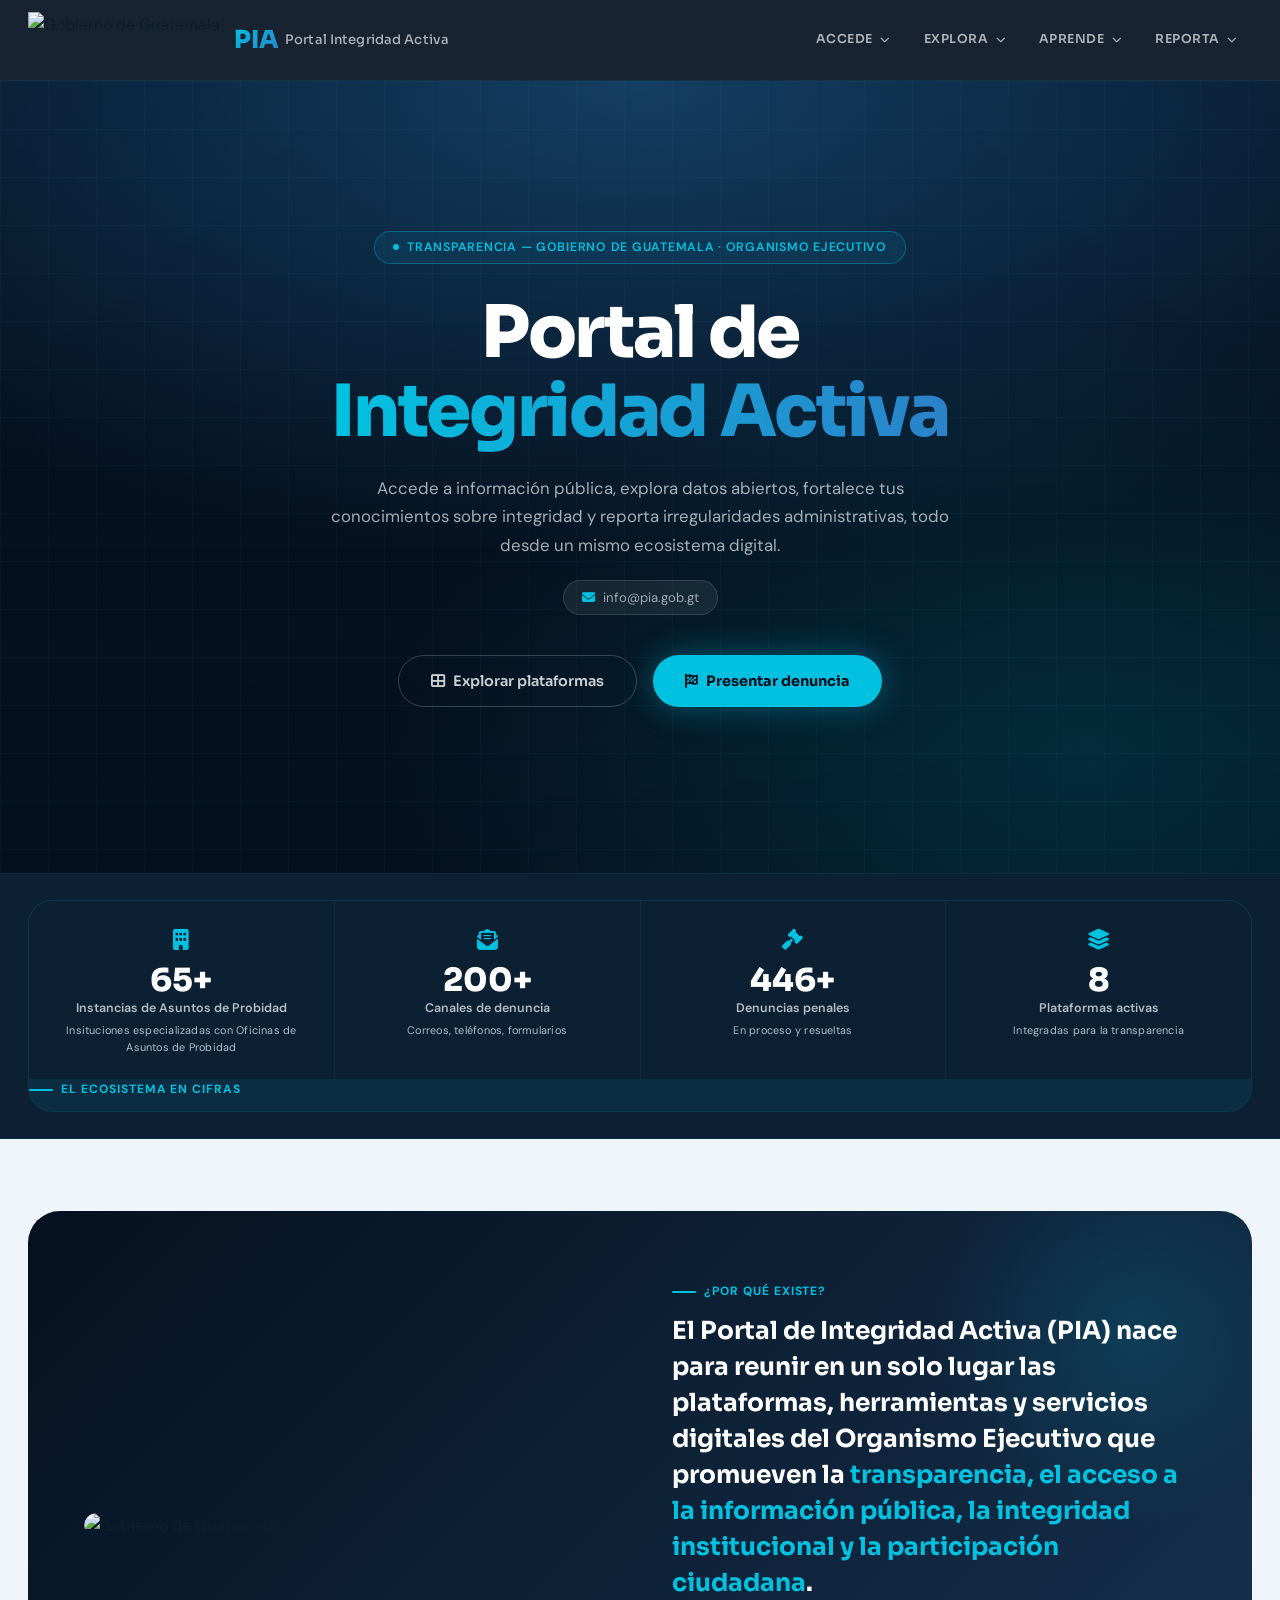
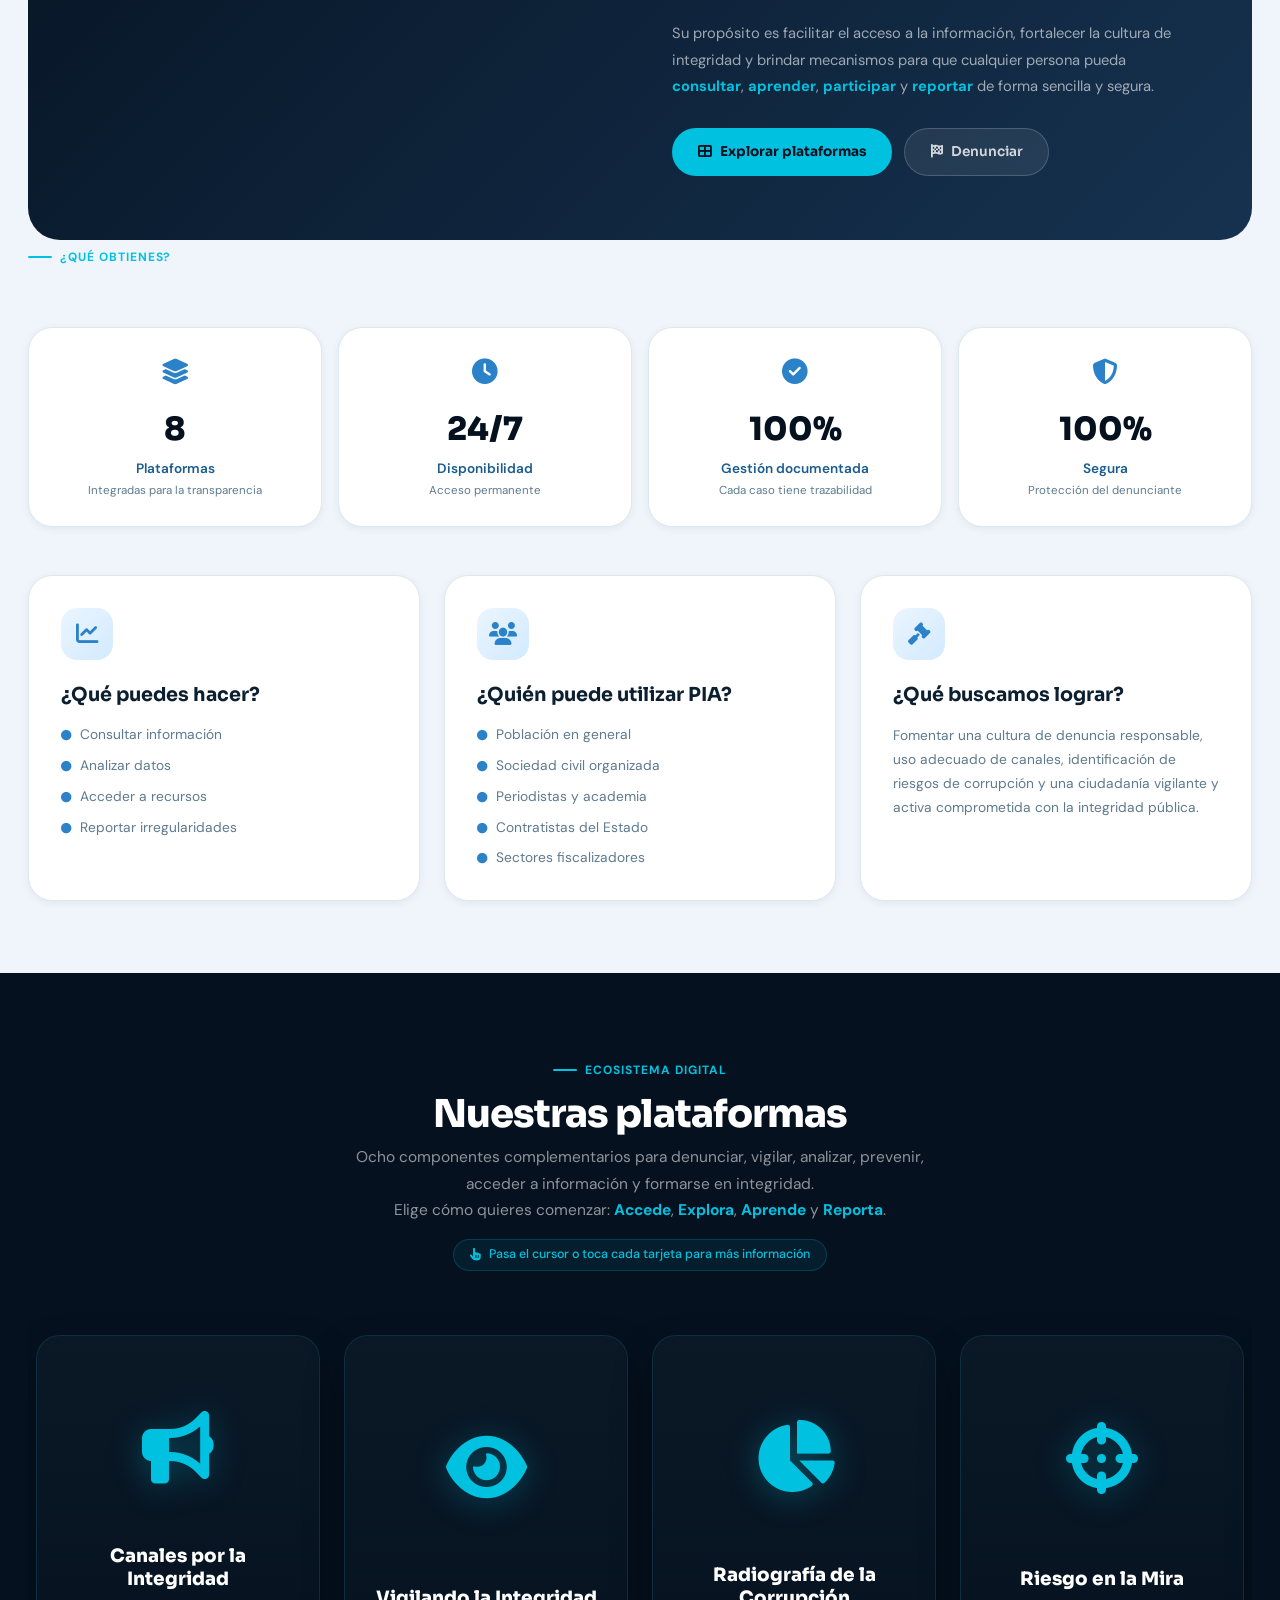
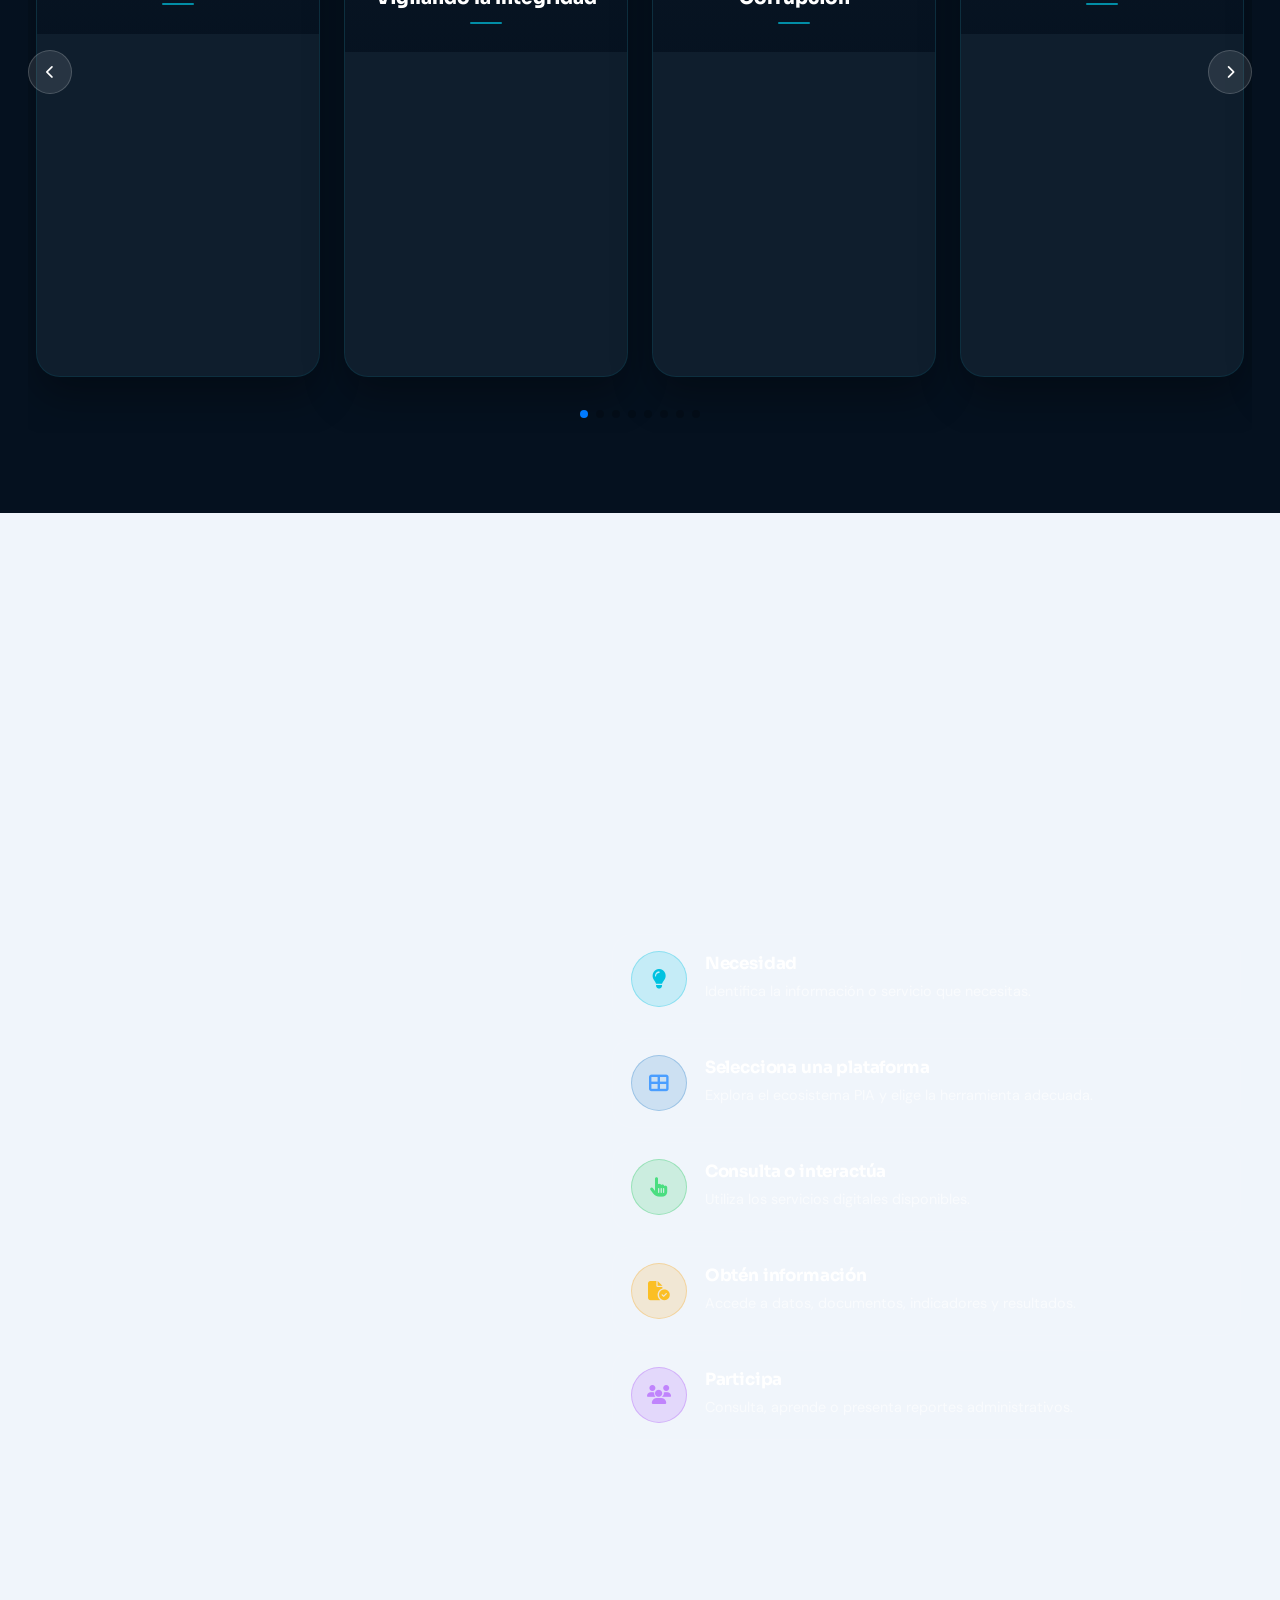
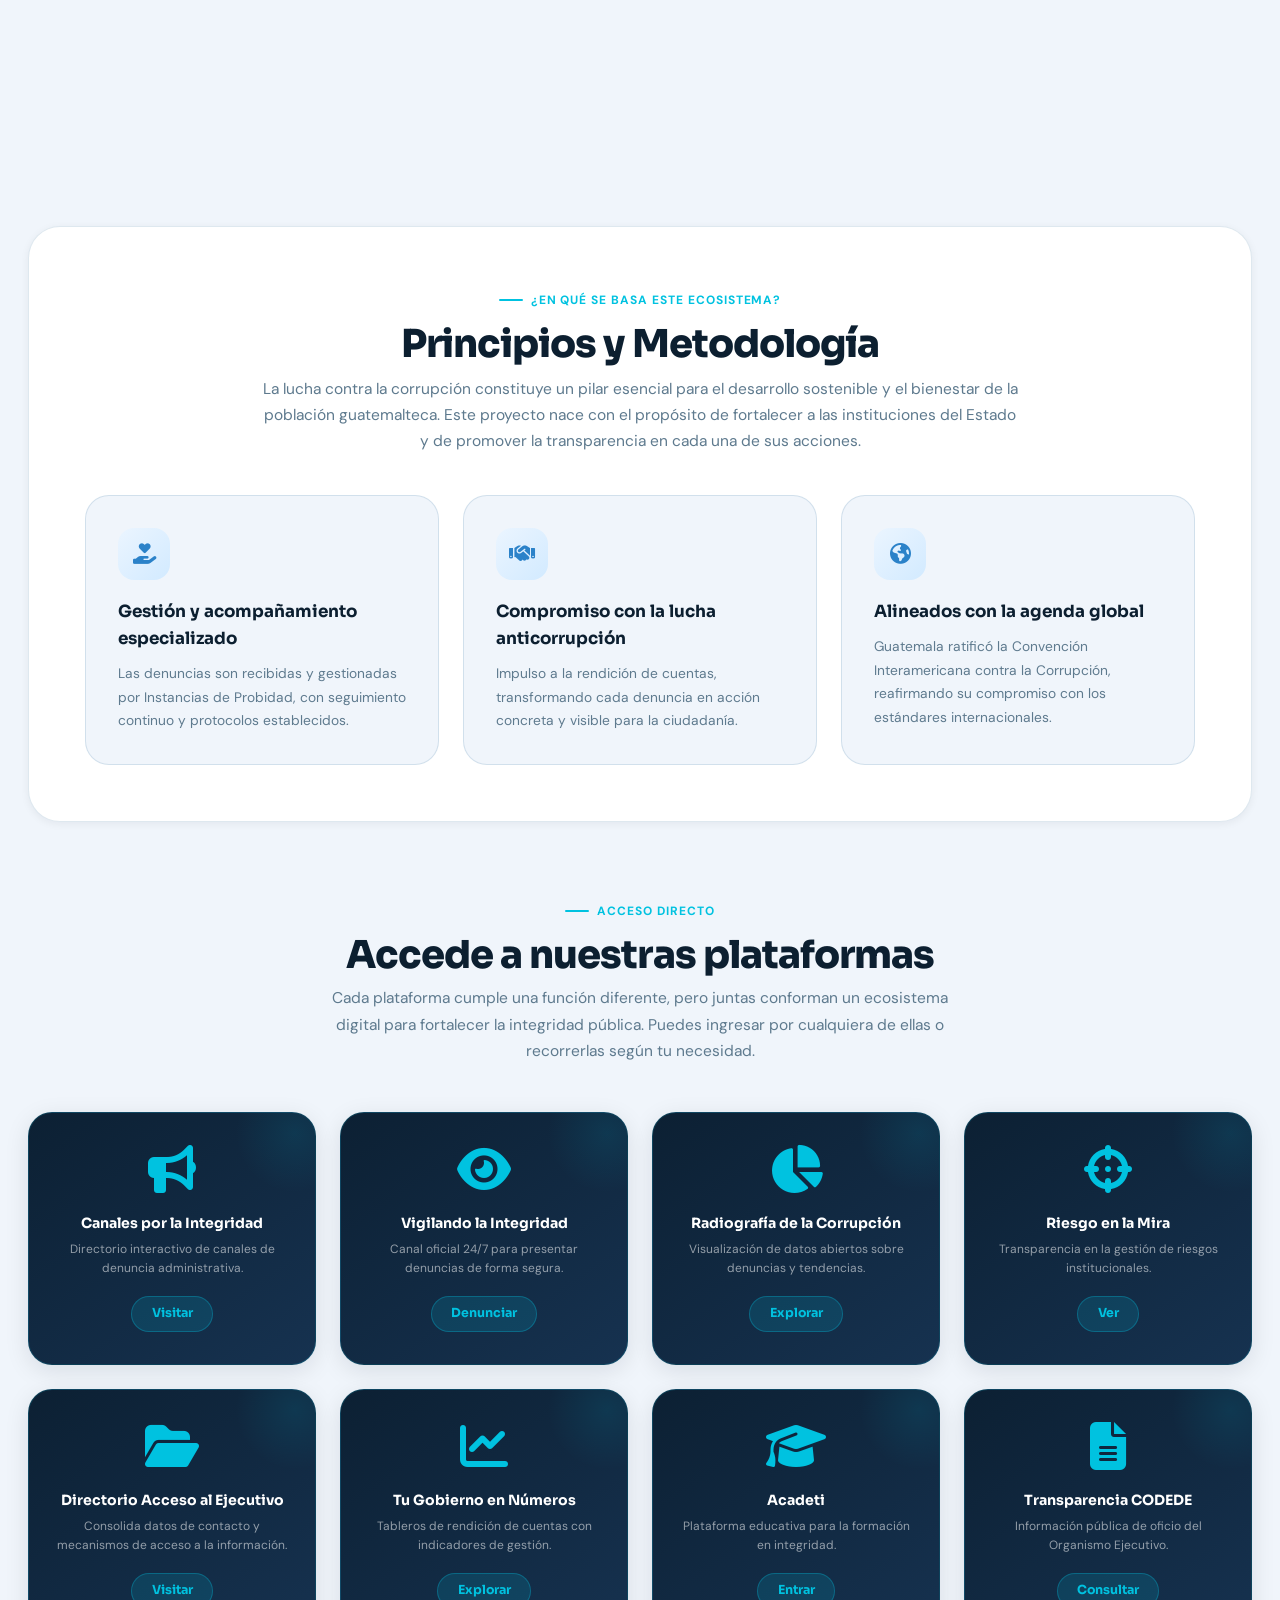
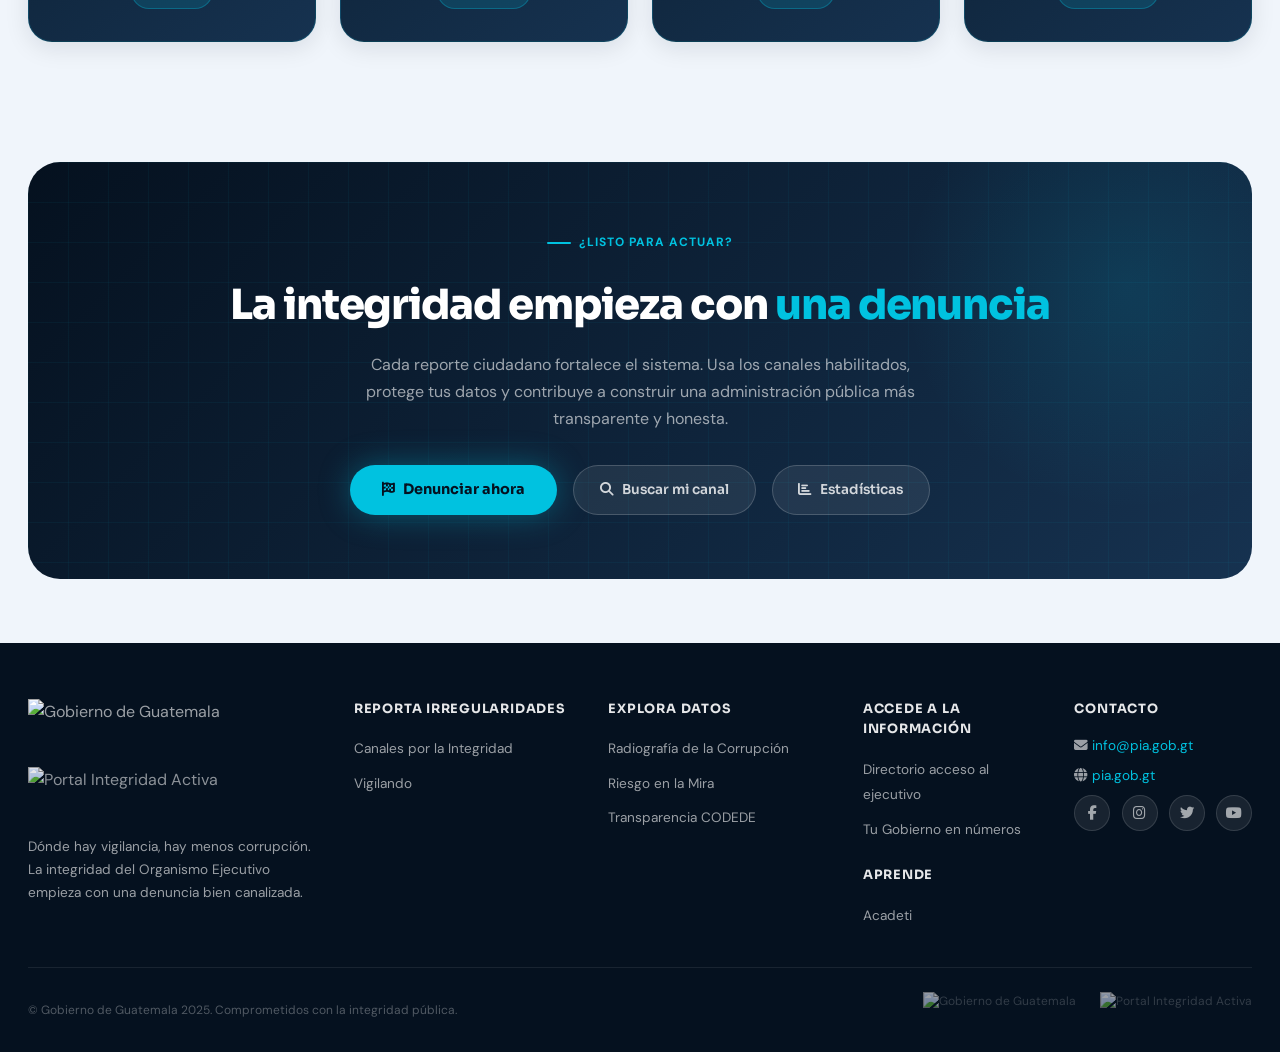
==== index.html @ a6c84ff5 "Add files via upload" ====
<!DOCTYPE html>
<html lang="es">
<head>
    <meta charset="UTF-8">
    <meta name="viewport" content="width=device-width, initial-scale=1.0, viewport-fit=cover">
    <title>Portal de Integridad Activa | PIA — Gobierno de Guatemala</title>
    <link rel="preconnect" href="https://fonts.googleapis.com">
    <link href="https://fonts.googleapis.com/css2?family=Sora:wght@300;400;500;600;700;800&family=DM+Sans:ital,opsz,wght@0,9..40,300;0,9..40,400;0,9..40,500;0,9..40,600;1,9..40,400&display=swap" rel="stylesheet">
    <link rel="stylesheet" href="https://cdn.jsdelivr.net/npm/swiper@9/swiper-bundle.min.css" />
    <link rel="stylesheet" href="https://cdnjs.cloudflare.com/ajax/libs/font-awesome/6.4.0/css/all.min.css">
    <style>
        /* ============================================================
           DESIGN TOKENS (unificados)
        ============================================================ */
        :root {
            --navy:       #05111F;
            --navy-mid:   #0C2033;
            --navy-light: #163250;
            --blue:       #1A5C8F;
            --blue-bright:#2B82C9;
            --cyan:       #00C2E0;
            --amber:      #F5A623;
            --green:      #22C55E;
            --teal:       #2A9D8F;
            --surface:    #F0F5FB;
            --text-main:  #0C1F30;
            --text-muted: #5E7A8E;
            --text-light: #A8BFCC;
            --border:     rgba(26,92,143,0.14);
            --radius-xl:  24px;
            --radius-2xl: 32px;
            --shadow-sm:  0 2px 8px rgba(5,17,31,0.06);
            --shadow-md:  0 6px 24px rgba(5,17,31,0.10);
            --shadow-lg:  0 16px 48px rgba(5,17,31,0.14);
            --font-head:  'Sora', sans-serif;
            --font-body:  'DM Sans', sans-serif;
        }

        /* ============================================================
           RESET & BASE
        ============================================================ */
        *, *::before, *::after { margin:0; padding:0; box-sizing:border-box; }
        html { scroll-behavior: smooth; }
        body { font-family: var(--font-body); background: var(--surface); color: var(--text-main); line-height: 1.6; -webkit-font-smoothing: antialiased; }
        a { color: inherit; text-decoration: none; }
        img { display: block; max-width: 100%; }
        button { font-family: var(--font-body); cursor: pointer; }
        ul { list-style: none; }
        .container { max-width: 1300px; margin: 0 auto; padding: 0 28px; }

        /* ============================================================
           HEADER UNIFICADO
        ============================================================ */
        .site-header {
            position: sticky; top: 0; z-index: 200;
            background: rgba(5,17,31,0.92);
            backdrop-filter: blur(20px) saturate(1.5);
            border-bottom: 1px solid rgba(0,194,224,0.10);
            transition: box-shadow 0.3s;
        }
        .site-header.scrolled { box-shadow: 0 4px 32px rgba(0,0,0,0.3); }

        .navbar {
            display: flex; align-items: center; justify-content: space-between;
            padding: 0.75rem 0;
            gap: 1.5rem;
        }

        .logo-area {
            display: flex;
            align-items: center;
            gap: 14px;
        }
        .logo-area a { display: flex; align-items: center; }
        .gov-logo { height: 56px; width: auto; }

        .pia-wordmark {
            display: flex;
            align-items: baseline;
            gap: 6px;
        }
        .pia-abbr {
            font-family: var(--font-head);
            font-size: 1.55rem;
            font-weight: 800;
            background: linear-gradient(135deg, var(--cyan), var(--blue-bright));
            -webkit-background-clip: text;
            background-clip: text;
            color: transparent;
        }
        .pia-name {
            font-family: var(--font-head);
            font-size: 0.82rem;
            font-weight: 500;
            color: rgba(255,255,255,0.65);
            letter-spacing: 0.01em;
        }

        .nav-menu {
            list-style: none;
            display: flex;
            gap: 0.25rem;
            align-items: center;
            margin-left: auto;
        }
        .nav-menu > li {
            position: relative;
        }
        .nav-menu a {
            display: inline-block;
            padding: 0.45rem 0.9rem;
            border-radius: 50px;
            font-family: var(--font-head);
            font-size: 0.77rem;
            font-weight: 600;
            letter-spacing: 0.04em;
            text-transform: uppercase;
            color: rgba(255,255,255,0.65);
            transition: all 0.2s;
        }
        .nav-menu > li > a {
            cursor: default;
        }
        .nav-menu > li > a .fa-chevron-down {
            font-size: 0.6rem;
            margin-left: 4px;
            transition: transform 0.2s;
        }
        .nav-menu > li:hover > a .fa-chevron-down {
            transform: rotate(180deg);
        }
        .nav-menu a:hover, .nav-menu a.active {
            color: var(--cyan);
            background: rgba(0,194,224,0.08);
        }
        .nav-menu a.nav-cta {
            background: var(--cyan);
            color: var(--navy);
            font-weight: 700;
        }
        .nav-menu a.nav-cta:hover { background: #00ddf7; }

        .submenu {
            position: absolute;
            top: 100%;
            left: 0;
            min-width: 220px;
            background: var(--navy-mid);
            border-radius: 16px;
            padding: 0.5rem 0;
            box-shadow: 0 16px 48px rgba(0,0,0,0.4);
            border: 1px solid rgba(0,194,224,0.15);
            opacity: 0;
            visibility: hidden;
            transform: translateY(8px);
            transition: opacity 0.25s ease, transform 0.25s ease, visibility 0.25s;
            list-style: none;
            z-index: 300;
        }
        .nav-menu > li:hover .submenu,
        .nav-menu > li.open .submenu {
            opacity: 1;
            visibility: visible;
            transform: translateY(0);
        }
        .submenu li a {
            display: block;
            padding: 0.5rem 1.2rem;
            border-radius: 0;
            color: rgba(255,255,255,0.7);
            font-size: 0.75rem;
            font-weight: 500;
            text-transform: none;
            letter-spacing: 0.02em;
            border-left: 2px solid transparent;
            transition: all 0.15s;
        }
        .submenu li a:hover {
            background: rgba(0,194,224,0.08);
            color: var(--cyan);
            border-left-color: var(--cyan);
        }
        .submenu li a i {
            margin-right: 8px;
            width: 16px;
            text-align: center;
        }

        .menu-toggle {
            display: none;
            background: none;
            border: 1px solid rgba(255,255,255,0.2);
            border-radius: 10px;
            padding: 8px 12px;
            color: white;
            font-size: 1.1rem;
        }

        /* ============================================================
           FOOTER UNIFICADO
        ============================================================ */
        .footer {
            background: var(--navy);
            color: rgba(255,255,255,0.6);
            padding: 3.5rem 0 1.5rem;
            margin-top: 3rem;
        }
        .footer-grid {
            display: grid;
            grid-template-columns: 2fr 1.5fr 1.5fr 1.2fr 1fr;
            gap: 2.5rem;
            padding-bottom: 2.5rem;
            border-bottom: 1px solid rgba(255,255,255,0.08);
        }
        .footer-brand img { height: 52px; width: auto; margin-bottom: 1rem; }
        .footer-brand .logo-pia { height: 52px; width: auto; margin-top: 0.5rem; opacity: 0.9; }
        .footer-brand p { font-size: 0.85rem; line-height: 1.7; }
        .footer-col h4 {
            font-family: var(--font-head);
            font-size: 0.8rem; font-weight: 700; letter-spacing: 0.06em;
            text-transform: uppercase; color: rgba(255,255,255,0.9);
            margin-bottom: 1rem;
        }
        .footer-links { list-style: none; display: flex; flex-direction: column; gap: 0.55rem; }
        .footer-links a { font-size: 0.85rem; transition: color 0.2s; }
        .footer-links a:hover { color: var(--cyan); }
        .footer-contact { font-size: 0.85rem; display: flex; flex-direction: column; gap: 0.5rem; }
        .footer-contact a { color: var(--cyan); }
        .footer-contact a:hover { text-decoration: underline; }
        .social-row { display: flex; gap: 0.7rem; margin-top: 0.5rem; }
        .social-btn {
            width: 36px; height: 36px; border-radius: 50%;
            background: rgba(255,255,255,0.08); border: 1px solid rgba(255,255,255,0.12);
            display: flex; align-items: center; justify-content: center;
            font-size: 0.9rem; color: rgba(255,255,255,0.6);
            transition: all 0.2s;
        }
        .social-btn:hover { background: var(--blue-bright); color: #fff; transform: translateY(-2px); }

        .footer-bottom {
            display: flex; justify-content: space-between; align-items: center;
            flex-wrap: wrap; gap: 1rem;
            padding-top: 1.5rem;
            font-size: 0.75rem; color: rgba(255,255,255,0.3);
        }
        .footer-logos { display: flex; gap: 1.5rem; align-items: center; }
        .footer-logos img { height: 36px; width: auto; opacity: 0.6; }

        /* ============================================================
           RESPONSIVE HEADER/FOOTER
        ============================================================ */
        @media (max-width: 680px) {
            .menu-toggle { display: flex; }
            .nav-menu {
                display: none;
                position: absolute;
                top: 100%; left: 0; right: 0;
                background: rgba(5,17,31,0.97);
                flex-direction: column;
                padding: 1rem 1.5rem;
                border-top: 1px solid rgba(0,194,224,0.1);
                gap: 0.25rem;
            }
            .nav-menu.open { display: flex; }
            .nav-menu > li { width: 100%; }
            .nav-menu > li > a {
                display: flex;
                justify-content: space-between;
                align-items: center;
                padding: 0.7rem 1.2rem;
                border-radius: 12px;
                width: 100%;
                font-size: 0.85rem;
            }
            .submenu {
                position: static;
                background: rgba(255,255,255,0.04);
                border-radius: 12px;
                padding: 0;
                margin: 0 0 0.5rem 0;
                box-shadow: none;
                border: none;
                opacity: 1;
                visibility: visible;
                transform: none;
                max-height: 0;
                overflow: hidden;
                transition: max-height 0.3s ease, padding 0.3s ease;
                padding: 0 0 0 0.5rem;
            }
            .nav-menu > li.open .submenu {
                max-height: 300px;
                padding: 0.5rem 0 0.5rem 0.5rem;
            }
            .submenu li a {
                padding: 0.5rem 1rem;
                border-left: none;
                font-size: 0.8rem;
            }
            .submenu li a:hover { border-left: none; }
            .footer-grid {
                grid-template-columns: 1fr !important;
                gap: 2rem;
            }
            .footer-bottom {
                flex-direction: column;
                text-align: center;
            }
            .footer-logos { justify-content: center; }
            .pia-name { display: none; }
        }

        /* ============================================================
           RESTO DE ESTILOS PROPIOS DEL PORTAL (sin cambios relevantes)
        ============================================================ */
        .hero {
            position: relative; overflow: hidden;
            min-height: 88vh; display: flex; align-items: center;
            background: var(--navy);
        }
        .hero-bg {
            position: absolute; inset: 0; z-index: 0;
            background-image: url('https://i.postimg.cc/Y913kdgt/analistas.jpg');
            background-size: cover; background-position: center 25%;
            filter: grayscale(25%) brightness(0.28) saturate(0.5);
        }
        .hero::before {
            content: ''; position: absolute; inset: 0; z-index: 1;
            background:
                radial-gradient(ellipse 80% 60% at 50% 0%, rgba(43,130,201,0.4), transparent),
                radial-gradient(ellipse 55% 55% at 85% 85%, rgba(0,194,224,0.15), transparent),
                linear-gradient(180deg, rgba(5,17,31,0.5) 0%, rgba(5,17,31,0.85) 100%);
        }
        .hero::after {
            content: ''; position: absolute; inset: 0; z-index: 1;
            background-image:
                linear-gradient(rgba(0,194,224,0.04) 1px, transparent 1px),
                linear-gradient(90deg, rgba(0,194,224,0.04) 1px, transparent 1px);
            background-size: 48px 48px; pointer-events: none;
        }
        .hero-inner { position: relative; z-index: 2; width: 100%; text-align: center; padding: 5rem 1.5rem 6rem; color: white; }

        .hero-eyebrow {
            display: inline-flex; align-items: center; gap: 8px;
            padding: 6px 18px; border-radius: 50px;
            border: 1px solid rgba(0,194,224,0.35); background: rgba(0,194,224,0.08);
            font-size: 0.77rem; font-weight: 600; letter-spacing: 0.06em; text-transform: uppercase;
            color: var(--cyan); margin-bottom: 1.8rem;
        }
        .hero-eyebrow span { width: 6px; height: 6px; border-radius: 50%; background: var(--cyan); animation: blink 1.8s infinite; }
        @keyframes blink { 0%,100%{ opacity:1; } 50%{ opacity:0.3; } }

        .hero h1 {
            font-family: var(--font-head); font-size: clamp(2.6rem, 6.5vw, 4.5rem);
            font-weight: 800; line-height: 1.1; color: #fff; letter-spacing: -0.03em; margin-bottom: 0.5rem;
        }
        .hero h1 em {
            font-style: normal;
            background: linear-gradient(90deg, var(--cyan), var(--blue-bright));
            -webkit-background-clip: text; background-clip: text; -webkit-text-fill-color: transparent;
        }
        .hero-sub { max-width: 640px; margin: 1.4rem auto 0.8rem; font-size: 1.05rem; color: rgba(255,255,255,0.65); line-height: 1.7; }
        .hero-contact {
            display: inline-flex; align-items: center; gap: 8px;
            padding: 6px 18px; border-radius: 50px;
            background: rgba(255,255,255,0.07); border: 1px solid rgba(255,255,255,0.12);
            font-size: 0.82rem; color: rgba(255,255,255,0.6); margin-top: 0.5rem;
        }
        .hero-contact i { color: var(--cyan); }

        .hero-actions { display: flex; gap: 1rem; justify-content: center; flex-wrap: wrap; margin-top: 2.5rem; }
        .btn-primary {
            display: inline-flex; align-items: center; gap: 8px;
            background: var(--cyan); color: var(--navy);
            font-family: var(--font-head); font-weight: 700; font-size: 0.9rem;
            padding: 0.85rem 2rem; border-radius: 50px; border: none; transition: all 0.25s;
            box-shadow: 0 0 32px rgba(0,194,224,0.35);
        }
        .btn-primary:hover { transform: translateY(-3px); box-shadow: 0 8px 40px rgba(0,194,224,0.5); background: #00ddf7; }
        .btn-outline {
            display: inline-flex; align-items: center; gap: 8px;
            background: transparent; color: rgba(255,255,255,0.8);
            font-family: var(--font-head); font-weight: 600; font-size: 0.9rem;
            padding: 0.85rem 2rem; border-radius: 50px; border: 1px solid rgba(255,255,255,0.2); transition: all 0.25s;
        }
        .btn-outline:hover { background: rgba(255,255,255,0.08); border-color: rgba(255,255,255,0.4); }

        .stats-ribbon { background: var(--navy-mid); border-top: 1px solid rgba(0,194,224,0.08); border-bottom: 1px solid rgba(0,194,224,0.08); padding: 1.6rem 0; }
        .stats-grid {
            display: grid; grid-template-columns: repeat(4, 1fr);
            gap: 1px; background: rgba(0,194,224,0.08);
            border: 1px solid rgba(0,194,224,0.08); border-radius: var(--radius-xl); overflow: hidden;
        }
        .stat-cell { background: var(--navy-mid); padding: 1.4rem 1rem; text-align: center; transition: background 0.2s; }
        .stat-cell:hover { background: rgba(0,194,224,0.06); }
        .stat-cell-icon { font-size: 1.3rem; color: var(--cyan); margin-bottom: 0.5rem; }
        .stat-num { font-family: var(--font-head); font-size: 2rem; font-weight: 800; color: #fff; line-height: 1; }
        .stat-lbl { font-size: 0.78rem; font-weight: 600; color: rgba(255,255,255,0.7); margin-top: 0.2rem; }
        .stat-desc { font-size: 0.68rem; color: var(--text-light); margin-top: 0.15rem; letter-spacing: 0.02em; }

        .section { padding: 4.5rem 0; }
        .section-tag {
            display: inline-flex; align-items: center; gap: 8px;
            font-size: 0.75rem; font-weight: 700; letter-spacing: 0.08em;
            text-transform: uppercase; color: var(--cyan); margin-bottom: 0.75rem;
        }
        .section-tag::before { content:''; width:24px; height:2px; background: var(--cyan); border-radius:2px; }
        h2.section-title {
            font-family: var(--font-head); font-size: clamp(1.7rem, 3vw, 2.4rem);
            font-weight: 800; letter-spacing: -0.025em; color: var(--text-main); line-height: 1.15; margin-bottom: 0.5rem;
        }
        h2.section-title.on-dark { color: #fff; }
        .section-sub { font-size: 0.97rem; color: var(--text-muted); max-width: 620px; line-height: 1.7; }
        .section-header { margin-bottom: 2.5rem; }
        .section-header.center { text-align: center; }
        .section-header.center .section-tag { justify-content: center; }
        .section-header.center .section-sub { margin: 0 auto; }

        .portal-band {
            background: linear-gradient(135deg, var(--navy), var(--navy-light));
            border-radius: var(--radius-2xl); padding: 4rem 3.5rem;
            position: relative; overflow: hidden;
            display: grid; grid-template-columns: 1fr 1fr; gap: 4rem; align-items: center;
        }
        .portal-band::before {
            content:''; position: absolute; top:-80px; right:-80px;
            width: 400px; height: 400px; border-radius: 50%;
            background: radial-gradient(rgba(0,194,224,0.14), transparent 70%); pointer-events: none;
        }
        .portal-band-img { position: relative; z-index: 1; border-radius: 20px; overflow: hidden; }
        .portal-band-img img { width: 100%; border-radius: 20px; box-shadow: 0 24px 60px rgba(0,0,0,0.4); }

        .portal-band-text { position: relative; z-index: 1; }
        .portal-band-text .lead {
            font-family: var(--font-head); font-size: clamp(1.2rem, 2.5vw, 1.55rem); font-weight: 700;
            color: #fff; line-height: 1.45; margin-bottom: 1.2rem;
        }
        .portal-band-text .lead em { font-style: normal; color: var(--cyan); }
        .portal-band-text p { font-size: 0.92rem; color: rgba(255,255,255,0.6); line-height: 1.8; margin-bottom: 0.8rem; }
        .portal-cta-row { display: flex; gap: 0.75rem; flex-wrap: wrap; margin-top: 1.8rem; }
        .btn-cyan {
            display: inline-flex; align-items: center; gap: 8px;
            background: var(--cyan); color: var(--navy);
            font-family: var(--font-head); font-weight: 700; font-size: 0.85rem;
            padding: 0.75rem 1.6rem; border-radius: 50px; transition: all 0.2s;
        }
        .btn-cyan:hover { background: #00ddf7; transform: translateY(-2px); }
        .btn-ghost {
            display: inline-flex; align-items: center; gap: 8px;
            background: rgba(255,255,255,0.08); color: rgba(255,255,255,0.8);
            font-family: var(--font-head); font-weight: 600; font-size: 0.85rem;
            padding: 0.75rem 1.6rem; border-radius: 50px;
            border: 1px solid rgba(255,255,255,0.18); transition: all 0.2s;
        }
        .btn-ghost:hover { background: rgba(255,255,255,0.15); }

        .metrics-strip {
            display: grid; grid-template-columns: repeat(4, 1fr);
            gap: 1rem; margin-top: 3rem;
        }
        .metric-card {
            background: #fff; border: 1px solid var(--border); border-radius: var(--radius-xl);
            padding: 1.6rem 1rem; text-align: center; box-shadow: var(--shadow-sm);
            transition: all 0.3s;
        }
        .metric-card:hover { transform: translateY(-5px); box-shadow: var(--shadow-md); border-color: rgba(43,130,201,0.3); }
        .metric-icon { font-size: 1.6rem; color: var(--blue-bright); margin-bottom: 0.6rem; }
        .metric-num { font-family: var(--font-head); font-size: 2rem; font-weight: 800; color: var(--navy); }
        .metric-lbl { font-size: 0.85rem; font-weight: 600; color: var(--blue); margin-top: 0.2rem; }
        .metric-sub { font-size: 0.72rem; color: var(--text-muted); margin-top: 0.15rem; }

        .info-cards { display: grid; grid-template-columns: repeat(3, 1fr); gap: 1.5rem; margin-top: 3rem; }
        .info-card {
            background: #fff; border: 1px solid var(--border); border-radius: var(--radius-xl);
            padding: 2rem; box-shadow: var(--shadow-sm); transition: all 0.3s;
        }
        .info-card:hover { transform: translateY(-5px); box-shadow: var(--shadow-md); border-color: rgba(43,130,201,0.25); }
        .info-card-icon {
            width: 52px; height: 52px; border-radius: 16px;
            background: linear-gradient(135deg, #EBF5FF, #D2EAFF);
            display: flex; align-items: center; justify-content: center;
            font-size: 1.4rem; color: var(--blue-bright); margin-bottom: 1.2rem;
        }
        .info-card h3 { font-family: var(--font-head); font-size: 1.2rem; font-weight: 700; color: var(--text-main); margin-bottom: 0.8rem; }
        .info-card ul { display: flex; flex-direction: column; gap: 0.55rem; }
        .info-card li { display: flex; align-items: baseline; gap: 9px; font-size: 0.86rem; color: var(--text-muted); }
        .info-card li i { font-size: 0.65rem; color: var(--blue-bright); flex-shrink: 0; }
        .info-card p { font-size: 0.86rem; color: var(--text-muted); line-height: 1.75; }

        .platforms-section { background: var(--navy); padding: 5rem 0; }

        .platform-hint {
            display: inline-flex; align-items: center; gap: 8px;
            padding: 5px 16px; border-radius: 50px;
            background: rgba(0,194,224,0.08); border: 1px solid rgba(0,194,224,0.2);
            font-size: 0.78rem; color: var(--cyan); font-weight: 500; margin-top: 1rem;
        }

        .plat-swiper { padding: 1.5rem 0.5rem 3.5rem !important; }
        .plat-swiper .swiper-slide { height: auto !important; display: flex; }

        .plat-card {
            border-radius: var(--radius-xl); overflow: hidden; position: relative;
            width: 100%; display: flex; flex-direction: column;
            background: #0F1E2D;
            border: 1px solid rgba(0,194,224,0.1);
            box-shadow: 0 20px 40px rgba(0,0,0,0.3);
            transition: all 0.35s; cursor: pointer;
        }
        .plat-card:hover { transform: translateY(-8px); box-shadow: 0 30px 60px rgba(0,0,0,0.4); border-color: rgba(0,194,224,0.3); }

        .plat-card-bg {
            position: absolute; inset: 0;
            background-size: cover; background-position: center;
            filter: grayscale(30%) brightness(0.25); transition: filter 0.4s;
        }
        .plat-card:hover .plat-card-bg { filter: grayscale(20%) brightness(0.35); }

        .plat-front {
            position: relative; z-index: 2;
            padding: 2.2rem 1.8rem 1.8rem; flex: 1; display: flex; flex-direction: column; align-items: center; text-align: center;
            background: linear-gradient(180deg, rgba(5,17,31,0.45) 0%, rgba(5,17,31,0.88) 100%);
            min-height: 260px;
        }
        .plat-logo-wrap {
            width: 100%; max-width: 200px; margin-bottom: 1.4rem;
            display: flex; align-items: center; justify-content: center;
            flex: 1;
        }
        .plat-logo-wrap i {
            font-size: 4.5rem;
            color: var(--cyan);
            filter: drop-shadow(0 4px 16px rgba(0,194,224,0.3));
            transition: transform 0.35s, filter 0.35s;
        }
        .plat-card:hover .plat-logo-wrap i {
            transform: scale(1.08);
            filter: drop-shadow(0 6px 24px rgba(0,194,224,0.5));
        }
        .plat-front-foot { width: 100%; }
        .plat-front h3 { font-family: var(--font-head); font-size: 1.15rem; font-weight: 800; color: #fff; margin-bottom: 0.35rem; line-height: 1.25; }
        .plat-front p { font-size: 0.8rem; color: rgba(255,255,255,0.5); line-height: 1.5; }
        .plat-front-line { width: 32px; height: 2px; background: var(--cyan); border-radius: 2px; margin: 0.8rem auto 0; opacity: 0.7; transition: width 0.3s; }
        .plat-card:hover .plat-front-line { width: 56px; opacity: 1; }

        .plat-back {
            position: relative; z-index: 2;
            padding: 1.5rem 2rem 2rem;
            background: rgba(43,130,201,0.92);
            backdrop-filter: blur(8px);
            border-top: 1px solid rgba(255,255,255,0.12);
            transform: translateY(100%);
            transition: transform 0.4s cubic-bezier(0.2, 0.9, 0.4, 1.1);
        }
        .plat-card:hover .plat-back { transform: translateY(0); }
        .plat-back-quote { font-size: 0.82rem; font-style: italic; color: rgba(255,255,255,0.8); margin-bottom: 1rem; border-left: 3px solid var(--cyan); padding-left: 0.8rem; }
        .plat-back-item { margin-bottom: 0.65rem; }
        .plat-back-item h4 { font-family: var(--font-head); font-size: 0.75rem; font-weight: 700; color: #FFE0B5; margin-bottom: 2px; display: flex; align-items: center; gap: 6px; }
        .plat-back-item p { font-size: 0.78rem; color: rgba(255,255,255,0.78); line-height: 1.5; }
        .plat-link {
            display: inline-flex; align-items: center; gap: 6px;
            background: rgba(255,255,255,0.18); color: white;
            font-family: var(--font-head); font-size: 0.78rem; font-weight: 700;
            padding: 0.45rem 1.1rem; border-radius: 50px; margin-top: 1rem;
            border: 1px solid rgba(255,255,255,0.25); transition: all 0.2s;
        }
        .plat-link:hover { background: white; color: var(--blue); }

        .plat-nav-btn {
            position: absolute; top: 50%; transform: translateY(-50%);
            width: 44px; height: 44px; background: rgba(255,255,255,0.1);
            border: 1px solid rgba(255,255,255,0.18); border-radius: 50%;
            display: flex; align-items: center; justify-content: center;
            cursor: pointer; z-index: 10; color: #fff; font-size: 0.85rem; transition: all 0.2s;
        }
        .plat-nav-btn:hover { background: var(--cyan); border-color: var(--cyan); color: var(--navy); }
        .plat-prev { left: 0; } .plat-next { right: 0; }

        .principles-band {
            background: #fff; border: 1px solid var(--border);
            border-radius: var(--radius-2xl); padding: 3.5rem;
            margin-top: 3rem; box-shadow: var(--shadow-sm);
        }
        .principles-grid { display: grid; grid-template-columns: repeat(3, 1fr); gap: 1.5rem; margin-top: 2.5rem; }
        .principle-card {
            background: var(--surface); border: 1px solid var(--border);
            border-radius: var(--radius-xl); padding: 2rem; transition: all 0.3s;
        }
        .principle-card:hover { transform: translateY(-5px); border-color: rgba(43,130,201,0.35); box-shadow: var(--shadow-md); }
        .principle-icon {
            width: 52px; height: 52px; border-radius: 16px;
            background: linear-gradient(135deg, #EBF5FF, #D2EAFF);
            display: flex; align-items: center; justify-content: center;
            font-size: 1.3rem; color: var(--blue-bright); margin-bottom: 1.2rem;
        }
        .principle-card h3 { font-family: var(--font-head); font-size: 1.05rem; font-weight: 700; color: var(--text-main); margin-bottom: 0.6rem; }
        .principle-card p { font-size: 0.86rem; color: var(--text-muted); line-height: 1.7; }

        .how-section { background: var(--surface); }
        .timeline { display: grid; grid-template-columns: repeat(4, 1fr); gap: 0; position: relative; margin-top: 3rem; }
        .timeline::before {
            content: ''; position: absolute;
            top: 28px; left: calc(12.5% + 0px); right: calc(12.5% + 0px);
            height: 2px; background: linear-gradient(90deg, var(--cyan), var(--blue-bright));
            z-index: 0;
        }
        .timeline-step { display: flex; flex-direction: column; align-items: center; text-align: center; padding: 0 1rem; position: relative; z-index: 1; }
        .timeline-dot {
            width: 56px; height: 56px; border-radius: 50%;
            background: linear-gradient(135deg, var(--navy), var(--navy-light));
            border: 3px solid var(--cyan);
            display: flex; align-items: center; justify-content: center;
            font-size: 1.2rem; color: var(--cyan);
            margin-bottom: 1.2rem;
            box-shadow: 0 0 0 6px rgba(0,194,224,0.1);
            transition: all 0.3s;
        }
        .timeline-step:hover .timeline-dot { background: var(--cyan); color: var(--navy); box-shadow: 0 0 0 8px rgba(0,194,224,0.15); }
        .timeline-step h4 { font-family: var(--font-head); font-size: 0.95rem; font-weight: 700; color: var(--text-main); margin-bottom: 0.4rem; }
        .timeline-step p { font-size: 0.8rem; color: var(--text-muted); line-height: 1.6; }
        .timeline-num { font-family: var(--font-head); font-size: 0.65rem; font-weight: 800; letter-spacing: 0.08em; color: var(--cyan); margin-bottom: 0.4rem; text-transform: uppercase; }

        .logos-grid {
            display: grid; grid-template-columns: repeat(4, 1fr);
            gap: 1.5rem; margin-top: 3rem;
        }
        .logo-card {
            background: linear-gradient(145deg, var(--navy-mid), var(--navy-light));
            border: 1px solid rgba(0,194,224,0.18);
            border-radius: var(--radius-xl); padding: 2rem 1.5rem;
            display: flex; flex-direction: column; align-items: center; text-align: center;
            box-shadow: var(--shadow-md); transition: all 0.3s; text-decoration: none;
            position: relative; overflow: hidden;
        }
        .logo-card::before {
            content: ''; position: absolute; top: -40px; right: -40px;
            width: 120px; height: 120px; border-radius: 50%;
            background: radial-gradient(rgba(0,194,224,0.1), transparent 70%);
            pointer-events: none;
        }
        .logo-card:hover { transform: translateY(-6px); box-shadow: 0 20px 50px rgba(0,0,0,0.2); border-color: rgba(0,194,224,0.4); }
        .logo-card i { font-size: 3rem; color: var(--cyan); margin-bottom: 1.2rem; transition: transform 0.3s; }
        .logo-card:hover i { transform: scale(1.08); }
        .logo-card-name { font-family: var(--font-head); font-size: 0.88rem; font-weight: 700; color: #fff; margin-bottom: 0.3rem; }
        .logo-card-desc { font-size: 0.75rem; color: rgba(255,255,255,0.55); line-height: 1.6; }
        .logo-card .btn-capsula {
            display: inline-block;
            margin-top: 1.1rem;
            padding: 0.45rem 1.2rem;
            border-radius: 50px;
            background: rgba(0,194,224,0.15);
            border: 1px solid rgba(0,194,224,0.3);
            color: var(--cyan);
            font-family: var(--font-head);
            font-size: 0.78rem;
            font-weight: 700;
            transition: all 0.25s;
            cursor: pointer;
            text-decoration: none;
        }
        .logo-card .btn-capsula:hover {
            background: var(--cyan);
            color: var(--navy);
            border-color: var(--cyan);
            transform: translateY(-2px);
            box-shadow: 0 4px 12px rgba(0,194,224,0.3);
        }

        .cta-band {
            position: relative; overflow: hidden;
            background: linear-gradient(135deg, var(--navy), var(--navy-light));
            border-radius: var(--radius-2xl); padding: 4rem 3rem;
            text-align: center; margin-top: 3rem; margin-bottom: 4rem;
        }
        .cta-band::before {
            content: ''; position: absolute; inset: 0;
            background-image:
                linear-gradient(rgba(0,194,224,0.05) 1px, transparent 1px),
                linear-gradient(90deg, rgba(0,194,224,0.05) 1px, transparent 1px);
            background-size: 40px 40px; pointer-events: none;
        }
        .cta-band::after {
            content:''; position: absolute; top:-100px; right:-100px;
            width: 450px; height: 450px; border-radius: 50%;
            background: radial-gradient(rgba(0,194,224,0.12), transparent 70%);
            pointer-events: none;
        }
        .cta-band-inner { position: relative; z-index: 1; }
        .cta-band h2 { font-family: var(--font-head); font-size: clamp(1.8rem, 4vw, 2.6rem); font-weight: 800; color: #fff; letter-spacing: -0.025em; margin-bottom: 0.8rem; }
        .cta-band h2 em { font-style: normal; color: var(--cyan); }
        .cta-band p { font-size: 1rem; color: rgba(255,255,255,0.6); max-width: 560px; margin: 0 auto 2rem; line-height: 1.7; }
        .cta-band-actions { display: flex; gap: 1rem; justify-content: center; flex-wrap: wrap; }

        .fade-up { opacity: 0; transform: translateY(28px); transition: opacity 0.65s ease, transform 0.65s ease; }
        .fade-up.visible { opacity: 1; transform: translateY(0); }

        @media (max-width: 1024px) {
            .principles-grid { grid-template-columns: 1fr 1fr; }
        }
        @media (max-width: 900px) {
            .portal-band { grid-template-columns: 1fr; gap: 2rem; padding: 2.5rem; }
            .portal-band-img { order: -1; }
            .metrics-strip { grid-template-columns: repeat(2, 1fr); }
            .info-cards { grid-template-columns: 1fr; }
            .stats-grid { grid-template-columns: repeat(2, 1fr); }
        }
        @media (max-width: 680px) {
            .hero-inner { padding: 3.5rem 1rem 4.5rem; }
            .metrics-strip { grid-template-columns: repeat(2, 1fr); }
            .stats-grid { grid-template-columns: 1fr 1fr; }
            .principles-grid { grid-template-columns: 1fr; }
            .principles-band { padding: 2rem; }
            .plat-swiper { padding: 1rem 0 3rem !important; }
            .timeline { grid-template-columns: 1fr 1fr; gap: 2rem; }
            .timeline::before { display: none; }
            .logos-grid { grid-template-columns: 1fr 1fr; gap: 1rem; }
            .cta-band { padding: 2rem; }
        }
        @media (max-width: 420px) {
            .metrics-strip { grid-template-columns: 1fr; }
            .stats-grid { grid-template-columns: 1fr; }
            .logos-grid { grid-template-columns: 1fr; }
            .timeline { grid-template-columns: 1fr; }
        }
    </style>
</head>
<body>

<!-- ============================================================
     HEADER UNIFICADO
============================================================ -->
<header class="site-header" id="siteHeader">
    <div class="container">
        <nav class="navbar">
            <div class="logo-area">
                <a href="https://pia.gob.gt">
                    <img src="https://i.postimg.cc/JnhTXzJZ/Logo-gobierno.png"
                         alt="Gobierno de Guatemala"
                         class="gov-logo">
                </a>
                <a href="#inicio" class="pia-wordmark">
                    <span class="pia-abbr">PIA</span>
                    <span class="pia-name">Portal Integridad Activa</span>
                </a>
            </div>

            <button class="menu-toggle" id="mobileMenu" aria-label="Menú">
                <i class="fas fa-bars"></i>
            </button>

            <ul class="nav-menu" id="navMenu">

                <!-- Acceso a la Información -->
                <li class="menu-group">
                    <a href="#">Accede <i class="fas fa-chevron-down"></i></a>
                    <ul class="submenu">
                        <li><a href="directorio/"><i class="fas fa-folder-open"></i> Directorio acceso al ejecutivo</a></li>
                        
                    </ul>
                 </li>
                <!-- Explora -->
                <li class="menu-group">
                    <a href="#">Explora <i class="fas fa-chevron-down"></i></a>
                    <ul class="submenu">
                        <li><a href="https://accesoalejecutivo.cnc.gob.gt/home.php" target="_blank" rel="noopener"><i class="fas fa-file-alt"></i> Transparencia CODEDE</a></li>
                        <li><a href="gobierno_en_numeros/"><i class="fas fa-chart-line"></i> Tu Gobierno en números</a></li>
                        <li><a href="https://radiografia.pia.gob.gt/" target="_blank" rel="noopener"><i class="fas fa-chart-pie"></i> Radiografía de la Corrupción</a></li>
                        <li><a href="riesgo/"><i class="fas fa-binoculars"></i> Riesgo en la Mira</a></li>
                    </ul>
                </li>
               <!-- Aprende -->
                <li class="menu-group">
                    <a href="#">Aprende <i class="fas fa-chevron-down"></i></a>
                    <ul class="submenu">
                        <li><a href="https://acadeti.cnc.gob.gt/" target="_blank" rel="noopener"><i class="fas fa-graduation-cap"></i> Acadeti</a></li>
                    </ul>
                </li>
                <!-- Reporta irregularidades -->
                <li class="menu-group">
                    <a href="#">Reporta <i class="fas fa-chevron-down"></i></a>
                    <ul class="submenu">
                        <li><a href="canales-por-la-integridad/"><i class="fas fa-bullhorn"></i> Canales por la Integridad</a></li>
                        <li><a href="https://vigilando.pia.gob.gt/#/inicio" target="_blank" rel="noopener"><i class="fas fa-exclamation-triangle"></i> Vigilando</a></li>
                    </li>
            </ul>
        </nav>
    </div>
</header>

<!-- ============================================================
     HERO
============================================================ -->
<section class="hero" id="inicio">
    <div class="hero-bg"></div>
    <div class="container hero-inner">
        <div class="hero-eyebrow">
            <span></span>
            Transparencia — Gobierno de Guatemala · Organismo Ejecutivo
        </div>
        <h1>Portal de<br><em>Integridad Activa</em></h1>
        <p class="hero-sub">Accede a información pública, explora datos abiertos, fortalece tus conocimientos sobre integridad y reporta irregularidades administrativas, todo desde un mismo ecosistema digital.</p>
        <div class="hero-contact"><i class="fas fa-envelope"></i> info@pia.gob.gt</div>
        <div class="hero-actions">
            <a href="#plataformas" class="btn-outline"><i class="fas fa-th-large"></i> Explorar plataformas</a>
            <a href="https://vigilando.pia.gob.gt/#/inicio" target="_blank" rel="noopener noreferrer" class="btn-primary"><i class="fas fa-flag-checkered"></i> Presentar denuncia</a>
            </div>
    </div>
</section>

<!-- ============================================================
     STATS RIBBON
============================================================ -->

<div class="stats-ribbon">
    <div class="portal-band-text">            
    <div class="container">
        <div class="stats-grid">
            <div class="stat-cell">
                <div class="stat-cell-icon"><i class="fas fa-building"></i></div>
                <div class="stat-num"><span class="counter" id="oficinasProbidad">0</span>+</div>
                <div class="stat-lbl">Instancias de Asuntos de Probidad</div>
                <div class="stat-desc" id="descOficinas">Insituciones especializadas con Oficinas de Asuntos de Probidad</div>
            </div>
            <div class="stat-cell">
                <div class="stat-cell-icon"><i class="fas fa-envelope-open-text"></i></div>
                <div class="stat-num"><span class="counter" id="canalesDenuncia">0</span>+</div>
                <div class="stat-lbl">Canales de denuncia</div>
                <div class="stat-desc" id="descCanales">Correos, teléfonos, formularios</div>
            </div>
            <div class="stat-cell">
                <div class="stat-cell-icon"><i class="fas fa-gavel"></i></div>
                <div class="stat-num"><span class="counter" id="denunciasPenales">0</span>+</div>
                <div class="stat-lbl">Denuncias penales</div>
                <div class="stat-desc" id="descDenuncias">En proceso y resueltas</div>
            </div>
            <div class="stat-cell">
                <div class="stat-cell-icon"><i class="fas fa-layer-group"></i></div>
                <div class="stat-num"><span class="counter" id="plataformasActivas">0</span></div>
                <div class="stat-lbl">Plataformas activas</div>
                <div class="stat-desc" id="descPlataformas">Integradas para la transparencia</div>
            </div>
            <div class="section-tag on-dark" style="color:var(--cyan);">El ecosistema en cifras</div>
        </div>
        </div>
    </div>
</div>

<!-- ============================================================
     CONTENIDO PRINCIPAL
============================================================ -->
<div class="container">
    <section class="section" id="portal">
        <div class="portal-band fade-up">
            <div class="portal-band-img">
                <img src="https://i.postimg.cc/yN30CZnh/pia.png" alt="Gobierno de Guatemala" loading="lazy">
            </div>
            <div class="portal-band-text">
                <div class="section-tag on-dark" style="color:var(--cyan);">¿Por qué existe?</div>
                <p class="lead">El Portal de Integridad Activa (PIA) nace para reunir en un solo lugar las plataformas, herramientas y servicios digitales del Organismo Ejecutivo que promueven la <em>transparencia, el acceso a la información pública, la integridad institucional y la participación ciudadana</em>.</p>
                <p>Su propósito es facilitar el acceso a la información, fortalecer la cultura de integridad y brindar mecanismos para que cualquier persona pueda <strong style="color:var(--cyan);">consultar</strong>, <strong style="color:var(--cyan);">aprender</strong>, <strong style="color:var(--cyan);">participar</strong> y <strong style="color:var(--cyan);">reportar</strong> de forma sencilla y segura.</p>
                <div class="portal-cta-row">
                    <a href="#plataformas" class="btn-cyan"><i class="fas fa-th-large"></i> Explorar plataformas</a>
                    <a href="https://vigilando.pia.gob.gt/#/inicio" target="_blank" rel="noopener noreferrer" class="btn-ghost"><i class="fas fa-flag-checkered"></i> Denunciar</a>
                </div>
            </div>
        </div>
        
        
            <div class="portal-band-text">
            <div class="section-tag on-dark" style="color:var(--cyan);">¿Qué obtienes?</div>
            </div>
            <div class="metrics-strip fade-up">
                <div class="metric-card">
                <div class="metric-icon"><i class="fas fa-layer-group"></i></div>
                <div class="metric-num">8</div>
                <div class="metric-lbl">Plataformas</div>
                <div class="metric-sub">Integradas para la transparencia</div>
            </div>
            <div class="metric-card">
                <div class="metric-icon"><i class="fas fa-clock"></i></div>
                <div class="metric-num">24/7</div>
                <div class="metric-lbl">Disponibilidad</div>
                <div class="metric-sub">Acceso permanente</div>
            </div>
            <div class="metric-card">
                <div class="metric-icon"><i class="fas fa-check-circle"></i></div>
                <div class="metric-num">100%</div>
                <div class="metric-lbl">Gestión documentada</div>
                <div class="metric-sub">Cada caso tiene trazabilidad</div>
            </div>
            <div class="metric-card">
                <div class="metric-icon"><i class="fas fa-shield-alt"></i></div>
                <div class="metric-num">100%</div>
                <div class="metric-lbl">Segura</div>
                <div class="metric-sub">Protección del denunciante</div>
            </div>
            
        </div>

        <div class="info-cards fade-up">
            <div class="info-card">
                <div class="info-card-icon"><i class="fas fa-chart-line"></i></div>
                <h3>¿Qué puedes hacer?</h3>
                <ul>
                    <li><i class="fas fa-circle"></i> Consultar información</li>
                    <li><i class="fas fa-circle"></i> Analizar datos</li>
                    <li><i class="fas fa-circle"></i> Acceder a recursos</li>
                    <li><i class="fas fa-circle"></i> Reportar irregularidades</li>
                </ul>
            </div>
            <div class="info-card">
                <div class="info-card-icon"><i class="fas fa-users"></i></div>
                <h3>¿Quién puede utilizar PIA?</h3>
                <ul>
                    <li><i class="fas fa-circle"></i> Población en general</li>
                    <li><i class="fas fa-circle"></i> Sociedad civil organizada</li>
                    <li><i class="fas fa-circle"></i> Periodistas y academia</li>
                    <li><i class="fas fa-circle"></i> Contratistas del Estado</li>
                    <li><i class="fas fa-circle"></i> Sectores fiscalizadores</li>
                </ul>
            </div>
            <div class="info-card">
                <div class="info-card-icon"><i class="fas fa-gavel"></i></div>
                <h3>¿Qué buscamos lograr?</h3>
                <p>Fomentar una cultura de denuncia responsable, uso adecuado de canales, identificación de riesgos de corrupción y una ciudadanía vigilante y activa comprometida con la integridad pública.</p>
        
          
            
        </div>
    </section>
</div>

<!-- ============================================================
     PLATAFORMAS (carrusel con todos los iconos sin logos)
============================================================ -->
<section class="platforms-section" id="plataformas">
    <div class="container">
        <div class="section-header center">
            <div class="section-tag on-dark" style="color:var(--cyan); justify-content:center;">Ecosistema digital</div>
            <h2 class="section-title on-dark">Nuestras plataformas</h2>
            <p class="section-sub" style="color:rgba(255,255,255,0.55); margin:0 auto;">Ocho componentes complementarios para denunciar, vigilar, analizar, prevenir, acceder a información y formarse en integridad.</p>
            <p class="section-sub" style="color:rgba(255,255,255,0.55); margin:0 auto;">
    Elige cómo quieres comenzar:
    <strong style="color:var(--cyan);">Accede</strong>,
    <strong style="color:var(--cyan);">Explora</strong>,
    <strong style="color:var(--cyan);">Aprende</strong> y
    <strong style="color:var(--cyan);">Reporta</strong>.
</p>
            <div class="platform-hint"><i class="fas fa-hand-pointer"></i> Pasa el cursor o toca cada tarjeta para más información</div>
        </div>

        <div style="position:relative; margin-top:1rem;">
            <div class="swiper plat-swiper" id="platSwiper">
                <div class="swiper-wrapper">
                    <!-- Canales por la Integridad (icono) -->
                    <div class="swiper-slide">
                        <div class="plat-card">
                            <div class="plat-card-bg" style="background-image:url('https://i.postimg.cc/767xLksF/trifoliar3.jpg');"></div>
                            <div class="plat-front">
                                <div class="plat-logo-wrap">
                                    <i class="fas fa-bullhorn"></i>
                                </div>
                                <div class="plat-front-foot">
                                    <h3>Canales por la Integridad</h3>
                                    <div class="plat-front-line"></div>
                                </div>
                            </div>
                            <div class="plat-back">
                                <div class="plat-back-quote">"La integridad pública es un compromiso de todos"</div>
                                <div class="plat-back-item"><h4><i class="fas fa-question-circle"></i> ¿Qué es?</h4><p>Directorio interactivo que reúne todos los canales de denuncia administrativa del Organismo Ejecutivo.</p></div>
                                <div class="plat-back-item"><h4><i class="fas fa-star-of-life"></i> ¿Por qué importa?</h4><p>Fortalece la transparencia, reduce barreras y centraliza la información.</p></div>
                                <a href="canales-por-la-integridad/" class="plat-link"><i class="fas fa-arrow-right"></i> Visitar</a>
                            </div>
                        </div>
                    </div>

                    <!-- Vigilando la Integridad (icono) -->
                    <div class="swiper-slide">
                        <div class="plat-card">
                            <div class="plat-card-bg" style="background-image:url('https://i.postimg.cc/3wZ5RF2f/vigilando-la-integridad-Usuario.jpg');"></div>
                            <div class="plat-front">
                                <div class="plat-logo-wrap">
                                    <i class="fas fa-eye"></i>
                                </div>
                                <div class="plat-front-foot">
                                    <h3>Vigilando la Integridad</h3>
                                    <div class="plat-front-line"></div>
                                </div>
                            </div>
                            <div class="plat-back">
                                <div class="plat-back-quote">"Ante irregularidades, denunciar es clave"</div>
                                <div class="plat-back-item"><h4><i class="fas fa-question-circle"></i> ¿Qué es?</h4><p>Plataforma oficial para canalizar denuncias administrativas en línea, disponible 24/7.</p></div>
                                <div class="plat-back-item"><h4><i class="fas fa-star-of-life"></i> ¿Por qué importa?</h4><p>Centraliza denuncias, mejora tiempos de respuesta.</p></div>
                                <a href="https://vigilando.pia.gob.gt/#/inicio" target="_blank" rel="noopener noreferrer" class="plat-link"><i class="fas fa-arrow-right"></i> Denunciar</a>
                            </div>
                        </div>
                    </div>

                    <!-- Radiografía de la Corrupción (icono) -->
                    <div class="swiper-slide">
                        <div class="plat-card">
                            <div class="plat-card-bg" style="background-image:url('https://i.postimg.cc/gk1YFr20/radiografia-tablero.jpg');"></div>
                            <div class="plat-front">
                                <div class="plat-logo-wrap">
                                    <i class="fas fa-chart-pie"></i>
                                </div>
                                <div class="plat-front-foot">
                                    <h3>Radiografía de la Corrupción</h3>
                                    <div class="plat-front-line"></div>
                                </div>
                            </div>
                            <div class="plat-back">
                                <div class="plat-back-quote">"Los datos fortalecen el combate a la corrupción"</div>
                                <div class="plat-back-item"><h4><i class="fas fa-question-circle"></i> ¿Qué es?</h4><p>Plataforma que muestra información actualizada sobre denuncias, tendencias e instituciones.</p></div>
                                <div class="plat-back-item"><h4><i class="fas fa-star-of-life"></i> ¿Por qué importa?</h4><p>Convierte datos en transparencia activa y permite la auditoría social.</p></div>
                                <a href="https://radiografia.pia.gob.gt/" target="_blank" rel="noopener noreferrer" class="plat-link"><i class="fas fa-arrow-right"></i> Explorar</a>
                            </div>
                        </div>
                    </div>

                    <!-- Riesgo en la Mira (icono, sin badge Nuevo) -->
                    <div class="swiper-slide">
                        <div class="plat-card">
                            <div class="plat-card-bg" style="background-image:url('https://i.postimg.cc/C5VjQwfS/946a597f-2a2b-494a-8139-7d3f5df5acf7.png');"></div>
                            <div class="plat-front">
                                <div class="plat-logo-wrap">
                                    <i class="fas fa-crosshairs"></i>
                                </div>
                                <div class="plat-front-foot">
                                    <h3>Riesgo en la Mira</h3>
                                    <div class="plat-front-line"></div>
                                </div>
                            </div>
                            <div class="plat-back">
                                <div class="plat-back-quote">"La prevención comienza identificando los riesgos"</div>
                                <div class="plat-back-item"><h4><i class="fas fa-question-circle"></i> ¿Qué es?</h4><p>Plataforma que muestra el estado de cumplimiento institucional en gestión de riesgos, con semaforización.</p></div>
                                <div class="plat-back-item"><h4><i class="fas fa-star-of-life"></i> ¿Por qué importa?</h4><p>Genera presión reputacional positiva y consolida la cultura de integridad preventiva.</p></div>
                                <a href="riesgo/" class="plat-link"><i class="fas fa-arrow-right"></i> Ver</a>
                            </div>
                        </div>
                    </div>

                    <!-- Directorio Acceso al Ejecutivo -->
                    <div class="swiper-slide">
                        <div class="plat-card">
                            <div class="plat-card-bg" style="background-image:url('https://i.postimg.cc/K8NqSqHQ/wallpaper-directorio-acceso-ejecutivo.png');"></div>
                            <div class="plat-front">
                                <div class="plat-logo-wrap">
                                    <i class="fas fa-folder-open"></i>
                                </div>
                                <div class="plat-front-foot">
                                    <h3>Directorio Acceso al Ejecutivo</h3>
                                    <div class="plat-front-line"></div>
                                </div>
                            </div>
                            <div class="plat-back">
                                <div class="plat-back-quote">"Información pública al alcance de todos"</div>
                                <div class="plat-back-item"><h4><i class="fas fa-question-circle"></i> ¿Qué es?</h4><p>Consolida los datos de contacto y los mecanismos oficiales para solicitar acceso a la información pública en las instituciones del Organismo Ejecutivo.</p></div>
                                <div class="plat-back-item"><h4><i class="fas fa-star-of-life"></i> ¿Por qué importa?</h4><p>Facilita la localización de enlaces institucionales y mecanismos de solicitud.</p></div>
                                <a href="directorio/" class="plat-link"><i class="fas fa-arrow-right"></i> Visitar</a>
                            </div>
                        </div>
                    </div>

                    <!-- Tu Gobierno en Números -->
                    <div class="swiper-slide">
                        <div class="plat-card">
                            <div class="plat-card-bg" style="background-image:url('https://images.pexels.com/photos/590016/pexels-photo-590016.jpeg?auto=compress&cs=tinysrgb&w=600');"></div>
                            <div class="plat-front">
                                <div class="plat-logo-wrap">
                                    <i class="fas fa-chart-line"></i>
                                </div>
                                <div class="plat-front-foot">
                                    <h3>Tu Gobierno en Números</h3>
                                    <div class="plat-front-line"></div>
                                </div>
                            </div>
                            <div class="plat-back">
                                <div class="plat-back-quote">"Datos claros, gestión transparente"</div>
                                <div class="plat-back-item"><h4><i class="fas fa-question-circle"></i> ¿Qué es?</h4><p>Tableros de rendición de cuentas con indicadores de gestión, ejecución presupuestaria y resultados institucionales.</p></div>
                                <div class="plat-back-item"><h4><i class="fas fa-star-of-life"></i> ¿Por qué importa?</h4><p>Permite a la ciudadanía consultar y compartir información pública de forma accesible.</p></div>
                                <a href="gobierno_en_numeros/" class="plat-link"><i class="fas fa-arrow-right"></i> Explorar</a>
                            </div>
                        </div>
                    </div>

                    <!-- Acadeti -->
                    <div class="swiper-slide">
                        <div class="plat-card">
                            <div class="plat-card-bg" style="background-image:url('https://images.pexels.com/photos/301926/pexels-photo-301926.jpeg?auto=compress&cs=tinysrgb&w=600');"></div>
                            <div class="plat-front">
                                <div class="plat-logo-wrap">
                                    <i class="fas fa-graduation-cap"></i>
                                </div>
                                <div class="plat-front-foot">
                                    <h3>Acadeti</h3>
                                    <div class="plat-front-line"></div>
                                </div>
                            </div>
                            <div class="plat-back">
                                <div class="plat-back-quote">"Formación continua para la integridad"</div>
                                <div class="plat-back-item"><h4><i class="fas fa-question-circle"></i> ¿Qué es?</h4><p>Plataforma educativa con cursos, materiales y recursos para fortalecer competencias en transparencia y ética pública.</p></div>
                                <div class="plat-back-item"><h4><i class="fas fa-star-of-life"></i> ¿Por qué importa?</h4><p>Capacita a servidores públicos y ciudadanía en buenas prácticas de integridad.</p></div>
                                <a href="https://acadeti.cnc.gob.gt/" target="_blank" rel="noopener noreferrer" class="plat-link"><i class="fas fa-arrow-right"></i> Entrar</a>
                            </div>
                        </div>
                    </div>

                    <!-- Transparencia CODEDE -->
                    <div class="swiper-slide">
                        <div class="plat-card">
                            <div class="plat-card-bg" style="background-image:url('https://images.pexels.com/photos/590016/pexels-photo-590016.jpeg?auto=compress&cs=tinysrgb&w=600');"></div>
                            <div class="plat-front">
                                <div class="plat-logo-wrap">
                                    <i class="fas fa-file-alt"></i>
                                </div>
                                <div class="plat-front-foot">
                                    <h3>Transparencia CODEDE</h3>
                                    <div class="plat-front-line"></div>
                                </div>
                            </div>
                            <div class="plat-back">
                                <div class="plat-back-quote">"Información pública de oficio al alcance"</div>
                                <div class="plat-back-item"><h4><i class="fas fa-question-circle"></i> ¿Qué es?</h4><p>Portal que consolida la información pública de oficio publicada por las instituciones del Organismo Ejecutivo.</p></div>
                                <div class="plat-back-item"><h4><i class="fas fa-star-of-life"></i> ¿Por qué importa?</h4><p>Garantiza el acceso proactivo a la información sin necesidad de solicitud previa.</p></div>
                                <a href="https://accesoalejecutivo.cnc.gob.gt/home.php" target="_blank" rel="noopener noreferrer" class="plat-link"><i class="fas fa-arrow-right"></i> Consultar</a>
                            </div>
                        </div>
                    </div>
                </div>
                <div class="swiper-pagination"></div>
            </div>
            <button class="plat-nav-btn plat-prev"><i class="fas fa-chevron-left"></i></button>
            <button class="plat-nav-btn plat-next"><i class="fas fa-chevron-right"></i></button>
        </div>
    </div>
</section>
<!-- ============================================================
     ASÍ FUNCIONA PIA (versión mejorada)
============================================================ -->
<style>
    /*==============================================================
                    ASÍ FUNCIONA PIA — MEJORADO
    ==============================================================*/
    .pia-process-band {
        position: relative;
        overflow: hidden;
        border-radius: 40px;
        background:
            radial-gradient(ellipse at 10% 20%, rgba(0, 194, 224, 0.12), transparent 60%),
            radial-gradient(ellipse at 90% 80%, rgba(43, 130, 201, 0.10), transparent 50%),
            linear-gradient(145deg, #091b2e 0%, #0f2c48 100%);
        padding: 70px 60px;
        border: 1px solid rgba(255, 255, 255, 0.06);
        box-shadow: 0 30px 80px rgba(0, 0, 0, 0.30);
        transition: box-shadow 0.4s;
    }
    .pia-process-band::before {
        content: "";
        position: absolute;
        inset: 0;
        background:
            linear-gradient(135deg,
                rgba(255, 255, 255, 0.03) 0%,
                transparent 40%,
                rgba(0, 194, 224, 0.02) 100%);
        pointer-events: none;
        z-index: 0;
    }
    .pia-process-band::after {
        content: "";
        position: absolute;
        top: -80px;
        right: -80px;
        width: 300px;
        height: 300px;
        border-radius: 50%;
        background: radial-gradient(rgba(0, 194, 224, 0.08), transparent 70%);
        pointer-events: none;
        z-index: 0;
    }

    .pia-process-grid {
        display: grid;
        grid-template-columns: 42% 58%;
        gap: 50px;
        align-items: center;
        position: relative;
        z-index: 1;
    }

    /* ---- IMAGEN ---- */
    .process-image {
        position: relative;
        border-radius: 24px;
        overflow: hidden;
        box-shadow: 0 20px 50px rgba(0, 0, 0, 0.45);
        border: 1px solid rgba(0, 194, 224, 0.15);
        transition: transform 0.4s ease, box-shadow 0.4s ease;
    }
    .process-image:hover {
        transform: scale(1.01);
        box-shadow: 0 30px 70px rgba(0, 0, 0, 0.50);
    }
    .process-image img {
        width: 100%;
        display: block;
        transition: transform 0.6s ease;
    }
    .process-image:hover img {
        transform: scale(1.02);
    }
    .process-image::after {
        content: "";
        position: absolute;
        inset: 0;
        background: linear-gradient(to top, rgba(5, 17, 31, 0.40), transparent 60%);
        pointer-events: none;
    }

    /* ---- CONTENIDO ---- */
    .process-content {
        position: relative;
        z-index: 1;
    }
    .process-content .section-tag {
        display: inline-flex;
        align-items: center;
        gap: 8px;
        color: var(--cyan);
        font-size: 0.78rem;
        font-weight: 700;
        letter-spacing: 0.08em;
        text-transform: uppercase;
        margin-bottom: 16px;
        background: rgba(0, 194, 224, 0.08);
        padding: 6px 18px;
        border-radius: 50px;
        border: 1px solid rgba(0, 194, 224, 0.15);
    }
    .process-content .section-tag::before {
        content: "";
        width: 6px;
        height: 6px;
        border-radius: 50%;
        background: var(--cyan);
        animation: blink 1.8s infinite;
    }
    @keyframes blink {
        0%, 100% { opacity: 1; }
        50% { opacity: 0.2; }
    }

    .process-content h2 {
        font-family: var(--font-head);
        font-size: clamp(2.2rem, 4vw, 3.2rem);
        font-weight: 800;
        color: #fff;
        letter-spacing: -0.03em;
        line-height: 1.15;
        margin-bottom: 16px;
    }
    .process-content h2 em {
        font-style: normal;
        background: linear-gradient(90deg, var(--cyan), var(--blue-bright));
        -webkit-background-clip: text;
        background-clip: text;
        -webkit-text-fill-color: transparent;
    }
    .process-content > p {
        color: rgba(255, 255, 255, 0.65);
        font-size: 1.05rem;
        line-height: 1.8;
        margin-bottom: 32px;
        max-width: 520px;
    }

    /* ---- PASOS ---- */
    .process-steps {
        display: flex;
        flex-direction: column;
        gap: 14px;
        position: relative;
        padding-left: 10px;
    }
    /* Línea vertical decorativa */
    .process-steps::before {
        content: "";
        position: absolute;
        left: 29px;
        top: 20px;
        bottom: 20px;
        width: 2px;
        background: linear-gradient(to bottom,
            rgba(0, 194, 224, 0.30),
            rgba(0, 194, 224, 0.05) 100%);
        border-radius: 2px;
        z-index: 0;
    }

    .process-step {
        display: flex;
        align-items: flex-start;
        gap: 18px;
        padding: 16px 20px 16px 18px;
        border-radius: 20px;
        background: rgba(255, 255, 255, 0.03);
        border: 1px solid rgba(255, 255, 255, 0.06);
        backdrop-filter: blur(4px);
        transition: all 0.35s cubic-bezier(0.34, 1.56, 0.64, 1);
        position: relative;
        z-index: 1;
        cursor: default;
    }
    .process-step:hover {
        transform: translateX(10px) scale(1.01);
        border-color: var(--cyan);
        background: rgba(0, 194, 224, 0.07);
        box-shadow: 0 8px 30px rgba(0, 194, 224, 0.08);
    }

    .process-icon {
        width: 56px;
        height: 56px;
        flex-shrink: 0;
        border-radius: 50%;
        display: flex;
        align-items: center;
        justify-content: center;
        font-size: 1.2rem;
        color: #fff;
        background: rgba(0, 194, 224, 0.15);
        border: 1px solid rgba(0, 194, 224, 0.15);
        transition: all 0.35s ease;
        position: relative;
        z-index: 2;
    }
    .process-step:hover .process-icon {
        transform: scale(1.08);
        border-color: var(--cyan);
        box-shadow: 0 0 30px rgba(0, 194, 224, 0.15);
    }

    /* Colores personalizados por paso */
    .process-step:nth-child(1) .process-icon { background: rgba(0, 194, 224, 0.18); border-color: rgba(0, 194, 224, 0.30); color: var(--cyan); }
    .process-step:nth-child(2) .process-icon { background: rgba(43, 130, 201, 0.18); border-color: rgba(43, 130, 201, 0.30); color: #4a9eff; }
    .process-step:nth-child(3) .process-icon { background: rgba(34, 197, 94, 0.18); border-color: rgba(34, 197, 94, 0.30); color: #4ade80; }
    .process-step:nth-child(4) .process-icon { background: rgba(245, 166, 35, 0.18); border-color: rgba(245, 166, 35, 0.30); color: #fbbf24; }
    .process-step:nth-child(5) .process-icon { background: rgba(168, 85, 247, 0.18); border-color: rgba(168, 85, 247, 0.30); color: #c084fc; }
    .process-step:nth-child(6) .process-icon { background: linear-gradient(135deg, rgba(0, 194, 224, 0.30), rgba(43, 130, 201, 0.30)); border-color: var(--cyan); color: #fff; box-shadow: 0 0 30px rgba(0, 194, 224, 0.10); }

    .process-info h4 {
        color: #fff;
        font-family: var(--font-head);
        font-size: 1.05rem;
        font-weight: 700;
        margin-bottom: 2px;
        letter-spacing: -0.01em;
    }
    .process-info p {
        margin: 0;
        color: rgba(255, 255, 255, 0.60);
        font-size: 0.90rem;
        line-height: 1.6;
    }

    /* Paso final destacado */
    .process-step.process-final {
        background: linear-gradient(135deg,
            rgba(0, 194, 224, 0.10),
            rgba(43, 130, 201, 0.08));
        border-color: rgba(0, 194, 224, 0.25);
    }
    .process-step.process-final .process-info h4 {
        background: linear-gradient(90deg, var(--cyan), var(--blue-bright));
        -webkit-background-clip: text;
        background-clip: text;
        -webkit-text-fill-color: transparent;
    }
    .process-step.process-final .process-info p {
        color: rgba(255, 255, 255, 0.75);
    }

    /* Animación de entrada */
    .fade-up {
        opacity: 0;
        transform: translateY(40px);
        animation: fadeUp 0.9s ease forwards;
    }
    @keyframes fadeUp {
        to { opacity: 1; transform: translateY(0); }
    }
    .process-step {
        opacity: 0;
        transform: translateY(30px);
        animation: stepFade 0.6s ease forwards;
    }
    .process-step:nth-child(1) { animation-delay: 0.1s; }
    .process-step:nth-child(2) { animation-delay: 0.2s; }
    .process-step:nth-child(3) { animation-delay: 0.3s; }
    .process-step:nth-child(4) { animation-delay: 0.4s; }
    .process-step:nth-child(5) { animation-delay: 0.5s; }
    .process-step:nth-child(6) { animation-delay: 0.6s; }
    @keyframes stepFade {
        to { opacity: 1; transform: translateY(0); }
    }

    /* ---- RESPONSIVE ---- */
    @media (max-width: 1100px) {
        .pia-process-grid {
            grid-template-columns: 1fr;
            gap: 40px;
        }
        .process-image {
            max-width: 600px;
            margin: 0 auto;
        }
        .process-content > p {
            max-width: 100%;
        }
        .pia-process-band {
            padding: 45px 30px;
        }
        .process-content h2 {
            font-size: clamp(1.8rem, 5vw, 2.6rem);
        }
        .process-steps::before {
            left: 24px;
        }
        .process-step {
            padding: 14px 16px 14px 14px;
        }
        .process-icon {
            width: 48px;
            height: 48px;
            font-size: 1rem;
        }
    }

    @media (max-width: 480px) {
        .pia-process-band {
            padding: 30px 16px;
            border-radius: 28px;
        }
        .process-step {
            padding: 12px 14px;
            gap: 14px;
        }
        .process-icon {
            width: 42px;
            height: 42px;
            font-size: 0.9rem;
        }
        .process-info h4 {
            font-size: 0.95rem;
        }
        .process-info p {
            font-size: 0.82rem;
        }
        .process-steps::before {
            left: 21px;
        }
    }
</style>

<div class="container">
    <section class="section">
        <div class="pia-process-band fade-up">
            <div class="pia-process-grid">
                <!-- Imagen -->
                <div class="process-image">
                    <img src="https://i.postimg.cc/rFNpzCfJ/asi-Funciona.png" alt="Así funciona PIA">
                </div>

                <!-- Contenido -->
                <div class="process-content">
                    <div class="section-tag">¿Cómo funciona?</div>
                    <h2>Así funciona <em>PIA</em></h2>
                    <p>
                        Cada plataforma responde a una necesidad específica. El recorrido es simple,
                        intuitivo y permite acceder a información, interactuar con los servicios
                        digitales y contribuir al fortalecimiento de la integridad pública.
                    </p>

                    <div class="process-steps">
                        <div class="process-step">
                            <div class="process-icon"><i class="fas fa-lightbulb"></i></div>
                            <div class="process-info">
                                <h4>Necesidad</h4>
                                <p>Identifica la información o servicio que necesitas.</p>
                            </div>
                        </div>

                        <div class="process-step">
                            <div class="process-icon"><i class="fas fa-th-large"></i></div>
                            <div class="process-info">
                                <h4>Selecciona una plataforma</h4>
                                <p>Explora el ecosistema PIA y elige la herramienta adecuada.</p>
                            </div>
                        </div>

                        <div class="process-step">
                            <div class="process-icon"><i class="fas fa-hand-pointer"></i></div>
                            <div class="process-info">
                                <h4>Consulta o interactúa</h4>
                                <p>Utiliza los servicios digitales disponibles.</p>
                            </div>
                        </div>

                        <div class="process-step">
                            <div class="process-icon"><i class="fas fa-file-circle-check"></i></div>
                            <div class="process-info">
                                <h4>Obtén información</h4>
                                <p>Accede a datos, documentos, indicadores y resultados.</p>
                            </div>
                        </div>

                        <div class="process-step">
                            <div class="process-icon"><i class="fas fa-users"></i></div>
                            <div class="process-info">
                                <h4>Participa</h4>
                                <p>Consulta, aprende o presenta reportes administrativos.</p>
                            </div>
                        </div>

                        <div class="process-step process-final">
                            <div class="process-icon"><i class="fas fa-shield-heart"></i></div>
                            <div class="process-info">
                                <h4>Fortaleces la Integridad</h4>
                                <p>Tu participación contribuye a una gestión pública más transparente, íntegra y cercana a la ciudadanía.</p>
                            </div>
                        </div>
                    </div>
                </div>
            </div>
        </div>
    </section>
</div>

<!-- ============================================================
     PRINCIPIOS
============================================================ -->
<div class="container">
    <section class="section">
        <div class="principles-band fade-up">
            <div class="section-header center" style="margin-bottom:0;">
                <div class="section-tag" style="justify-content:center;">¿En qué se basa este ecosistema? </div>
                <h2 class="section-title">Principios y Metodología</h2>
                <p class="section-sub" style="margin:0.6rem auto 0; max-width:760px;">La lucha contra la corrupción constituye un pilar esencial para el desarrollo sostenible y el bienestar de la población guatemalteca. Este proyecto nace con el propósito de fortalecer a las instituciones del Estado y de promover la transparencia en cada una de sus acciones.</p>
            </div>
            <div class="principles-grid">
                <div class="principle-card">
                    <div class="principle-icon"><i class="fas fa-hand-holding-heart"></i></div>
                    <h3>Gestión y acompañamiento especializado</h3>
                    <p>Las denuncias son recibidas y gestionadas por Instancias de Probidad, con seguimiento continuo y protocolos establecidos.</p>
                </div>
                <div class="principle-card">
                    <div class="principle-icon"><i class="fas fa-handshake"></i></div>
                    <h3>Compromiso con la lucha anticorrupción</h3>
                    <p>Impulso a la rendición de cuentas, transformando cada denuncia en acción concreta y visible para la ciudadanía.</p>
                </div>
                <div class="principle-card">
                    <div class="principle-icon"><i class="fas fa-globe-americas"></i></div>
                    <h3>Alineados con la agenda global</h3>
                    <p>Guatemala ratificó la Convención Interamericana contra la Corrupción, reafirmando su compromiso con los estándares internacionales.</p>
                </div>
            </div>
        </div>
    </section>
</div>

<!-- ============================================================
     ACCESO DIRECTO (con botones cápsula y sin logos)
============================================================ -->
<div class="container">
    <section class="section" style="padding-top:0;">
        <div class="section-header center">
            <div class="section-tag" style="justify-content:center;">Acceso directo</div>
            <h2 class="section-title">Accede a nuestras plataformas</h2>
            <p class="section-sub">Cada plataforma cumple una función diferente, pero juntas conforman un ecosistema digital para fortalecer la integridad pública. Puedes ingresar por cualquiera de ellas o recorrerlas según tu necesidad.</p>
        </div>
        <div class="logos-grid fade-up">
            <!-- Canales por la Integridad -->
            <a href="canales-por-la-integridad/" class="logo-card">
                <i class="fas fa-bullhorn"></i>
                <div class="logo-card-name">Canales por la Integridad</div>
                <div class="logo-card-desc">Directorio interactivo de canales de denuncia administrativa.</div>
                <span class="btn-capsula">Visitar</span>
            </a>
            <!-- Vigilando la Integridad -->
            <a href="https://vigilando.pia.gob.gt/#/inicio" target="_blank" rel="noopener noreferrer" class="logo-card">
                 <i class="fas fa-eye"></i>
                <div class="logo-card-name">Vigilando la Integridad</div>
                <div class="logo-card-desc">Canal oficial 24/7 para presentar denuncias de forma segura.</div>
                <span class="btn-capsula">Denunciar</span>
            </a>
            <!-- Radiografía de la Corrupción -->
            <a href="https://radiografia.pia.gob.gt/" target="_blank" rel="noopener noreferrer" class="logo-card">
                <i class="fas fa-chart-pie"></i>
                <div class="logo-card-name">Radiografía de la Corrupción</div>
                <div class="logo-card-desc">Visualización de datos abiertos sobre denuncias y tendencias.</div>
                <span class="btn-capsula">Explorar</span>
            </a>
            <!-- Riesgo en la Mira -->
            <a href="riesgo/" class="logo-card">
                <i class="fas fa-crosshairs"></i>
                <div class="logo-card-name">Riesgo en la Mira</div>
                <div class="logo-card-desc">Transparencia en la gestión de riesgos institucionales.</div>
                <span class="btn-capsula">Ver</span>
            </a>
            <!-- Directorio Acceso al Ejecutivo -->
            <a href="directorio/" class="logo-card">
                <i class="fas fa-folder-open"></i>
                <div class="logo-card-name">Directorio Acceso al Ejecutivo</div>
                <div class="logo-card-desc">Consolida datos de contacto y mecanismos de acceso a la información.</div>
                <span class="btn-capsula">Visitar</span>
            </a>
            <!-- Tu Gobierno en Números -->
            <a href="gobierno_en_numeros/" class="logo-card">
                <i class="fas fa-chart-line"></i>
                <div class="logo-card-name">Tu Gobierno en Números</div>
                <div class="logo-card-desc">Tableros de rendición de cuentas con indicadores de gestión.</div>
                <span class="btn-capsula">Explorar</span>
            </a>
            <!-- Acadeti -->
            <a href="https://acadeti.cnc.gob.gt/" target="_blank" rel="noopener noreferrer" class="logo-card">
                <i class="fas fa-graduation-cap"></i>
                <div class="logo-card-name">Acadeti</div>
                <div class="logo-card-desc">Plataforma educativa para la formación en integridad.</div>
                <span class="btn-capsula">Entrar</span>
            </a>
            <!-- Transparencia CODEDE -->
            <a href="https://accesoalejecutivo.cnc.gob.gt/home.php" target="_blank" rel="noopener noreferrer" class="logo-card">
                <i class="fas fa-file-alt"></i>
                <div class="logo-card-name">Transparencia CODEDE</div>
                <div class="logo-card-desc">Información pública de oficio del Organismo Ejecutivo.</div>
                <span class="btn-capsula">Consultar</span>
            </a>
        </div>
    </section>
</div>

<!-- ============================================================
     CTA BAND
============================================================ -->
<div class="container">
    <div class="cta-band fade-up">
        <div class="cta-band-inner">
            <div class="section-tag on-dark" style="color:var(--cyan); justify-content:center; margin-bottom:1.2rem;">¿Listo para actuar?</div>
            <h2>La integridad empieza con <em>una denuncia</em></h2>
            <p>Cada reporte ciudadano fortalece el sistema. Usa los canales habilitados, protege tus datos y contribuye a construir una administración pública más transparente y honesta.</p>
            <div class="cta-band-actions">
                <a href="https://vigilando.pia.gob.gt/#/inicio" target="_blank" rel="noopener noreferrer" class="btn-primary"><i class="fas fa-flag-checkered"></i> Denunciar ahora</a>
                <a href="canales-por-la-integridad/" rel="noopener noreferrer" class="btn-ghost"><i class="fas fa-search"></i> Buscar mi canal</a>
                <a href="https://radiografia.pia.gob.gt/" target="_blank" rel="noopener noreferrer" class="btn-ghost"><i class="fas fa-chart-bar"></i> Estadísticas</a>
            </div>
        </div>
    </div>
</div>

<!-- ============================================================
     FOOTER UNIFICADO
============================================================ -->
<footer class="footer">
    <div class="container">
        <div class="footer-grid">
            <div class="footer-brand">
                <img src="https://i.postimg.cc/JnhTXzJZ/Logo-gobierno.png" alt="Gobierno de Guatemala">
                <img src="https://i.postimg.cc/7ZfBzcr6/logo-PIA.png" alt="Portal Integridad Activa" class="logo-pia" style="height:52px; width:auto; object-fit:contain; opacity:0.9; margin-top:0.5rem;">
                <p>Dónde hay vigilancia, hay menos corrupción. La integridad del Organismo Ejecutivo empieza con una denuncia bien canalizada.</p>
            </div>

            <div class="footer-col">
                <h4>Reporta irregularidades</h4>
                <ul class="footer-links">
                    <li><a href="canales-por-la-integridad/">Canales por la Integridad</a></li>
                    <li><a href="https://vigilando.pia.gob.gt/#/inicio" target="_blank" rel="noopener">Vigilando</a></li>
                </ul>
            </div>

            <div class="footer-col">
                <h4>Explora datos</h4>
                <ul class="footer-links">
                    <li><a href="https://radiografia.pia.gob.gt/" target="_blank" rel="noopener">Radiografía de la Corrupción</a></li>
                    <li><a href="riesgo/">Riesgo en la Mira</a></li>
                    <li><a href="https://accesoalejecutivo.cnc.gob.gt/home.php" target="_blank" rel="noopener">Transparencia CODEDE</a></li>
                </ul>
            </div>

            <div class="footer-col">
                <h4>Accede a la información</h4>
                <ul class="footer-links">
                    <li><a href="directorio/">Directorio acceso al ejecutivo</a></li>
                    <li><a href="gobierno_en_numeros/">Tu Gobierno en números</a></li>
                </ul>
                <h4 style="margin-top:1.5rem;">Aprende</h4>
                <ul class="footer-links">
                    <li><a href="https://acadeti.cnc.gob.gt/" target="_blank" rel="noopener">Acadeti</a></li>
                </ul>
            </div>

            <div class="footer-col">
                <h4>Contacto</h4>
                <div class="footer-contact">
                    <span><i class="fas fa-envelope"></i> <a href="mailto:info@pia.gob.gt">info@pia.gob.gt</a></span>
                    <span><i class="fas fa-globe"></i> <a href="/">pia.gob.gt</a></span>
                </div>
                <div class="social-row">
                    <a href="https://www.facebook.com/guatemalagob/" target="_blank" rel="noopener" class="social-btn"><i class="fab fa-facebook-f"></i></a>
                    <a href="https://www.instagram.com/guatemalagob/" target="_blank" rel="noopener" class="social-btn"><i class="fab fa-instagram"></i></a>
                    <a href="https://x.com/GuatemalaGob/" target="_blank" rel="noopener" class="social-btn"><i class="fab fa-twitter"></i></a>
                    <a href="https://www.youtube.com/@GobiernodelaRepublicadeGuatema" target="_blank" rel="noopener" class="social-btn"><i class="fab fa-youtube"></i></a>
                </div>
            </div>
        </div>

        <div class="footer-bottom">
            <p>© Gobierno de Guatemala 2025. Comprometidos con la integridad pública.</p>
            <div class="footer-logos">
                <img src="https://i.postimg.cc/JnhTXzJZ/Logo-gobierno.png" alt="Gobierno de Guatemala">
                <img src="https://i.postimg.cc/7ZfBzcr6/logo-PIA.png" alt="Portal Integridad Activa" style="height:36px; width:auto; opacity:0.6;">
            </div>
        </div>
    </div>
</footer>

<!-- ============================================================
   SCRIPTS
============================================================ -->
<script src="https://cdn.jsdelivr.net/npm/swiper@9/swiper-bundle.min.js"></script>
<script>
    /* ============================================================
       MENÚ MÓVIL Y SCROLL
    ============================================================ */
    document.getElementById('mobileMenu').addEventListener('click', () => {
        document.getElementById('navMenu').classList.toggle('open');
    });

    document.querySelectorAll('.submenu a').forEach(link => {
        link.addEventListener('click', () => {
            if (window.innerWidth <= 680) {
                document.getElementById('navMenu').classList.remove('open');
            }
        });
    });

    document.querySelectorAll('.menu-group > a').forEach(groupLink => {
        groupLink.addEventListener('click', (e) => {
            if (window.innerWidth <= 680) {
                e.preventDefault();
                const parentLi = groupLink.closest('.menu-group');
                parentLi.classList.toggle('open');
            }
        });
    });

    window.addEventListener('scroll', () => {
        document.getElementById('siteHeader').classList.toggle('scrolled', window.scrollY > 40);
    });

    document.querySelectorAll('a[href^="#"]').forEach(a => {
        a.addEventListener('click', e => {
            const id = a.getAttribute('href').slice(1);
            const el = document.getElementById(id);
            if (el) { e.preventDefault(); el.scrollIntoView({ behavior: 'smooth' }); }
        });
    });

    /* ============================================================
       CARGAR DATOS DESDE JSON (data_portal.json)
    ============================================================ */
    async function cargarDatos() {
        try {
            const response = await fetch('data_portal.json');
            if (!response.ok) throw new Error('No se pudo cargar data_portal.json');
            const data = await response.json();

            document.getElementById('oficinasProbidad').innerText = data.oficinasProbidad || 0;
            document.getElementById('canalesDenuncia').innerText = data.canalesDenuncia || 0;
            document.getElementById('denunciasPenales').innerText = data.denunciasPenales || 0;
            document.getElementById('plataformasActivas').innerText = data.plataformasActivas || 8;

            if (data.descripciones) {
                if (data.descripciones.oficinasProbidad) document.getElementById('descOficinas').innerText = data.descripciones.oficinasProbidad;
                if (data.descripciones.canalesDenuncia) document.getElementById('descCanales').innerText = data.descripciones.canalesDenuncia;
                if (data.descripciones.denunciasPenales) document.getElementById('descDenuncias').innerText = data.descripciones.denunciasPenales;
                if (data.descripciones.plataformasActivas) document.getElementById('descPlataformas').innerText = data.descripciones.plataformasActivas;
            }

            console.log('✅ Datos cargados correctamente desde data_portal.json', data);
            startCounters();
        } catch (error) {
            console.error('❌ Error cargando data_portal.json:', error);
            document.getElementById('oficinasProbidad').innerText = '67';
            document.getElementById('canalesDenuncia').innerText = '191';
            document.getElementById('denunciasPenales').innerText = '423';
            document.getElementById('plataformasActivas').innerText = '8';
            startCounters();
        }
    }

    let countersStarted = false;
    let countersRunning = false;

    function startCounters() {
        if (countersRunning) return;
        countersRunning = true;
        const counters = document.querySelectorAll('.stats-ribbon .counter');
        counters.forEach(counter => {
            const target = parseInt(counter.innerText);
            if (isNaN(target)) return;
            let current = 0;
            const step = Math.max(1, Math.ceil(target / 80));
            const update = () => {
                current = Math.min(current + step, target);
                counter.innerText = current;
                if (current < target) setTimeout(update, 18);
            };
            update();
        });
    }

    const ribbonObserver = new IntersectionObserver((entries) => {
        entries.forEach(entry => {
            if (entry.isIntersecting && !countersStarted) {
                countersStarted = true;
            }
        });
    }, { threshold: 0.3 });
    ribbonObserver.observe(document.querySelector('.stats-ribbon'));

    /* ============================================================
       SWIPER DE PLATAFORMAS
    ============================================================ */
    const platSwiper = new Swiper('#platSwiper', {
        slidesPerView: 1,
        spaceBetween: 24,
        loop: true,
        autoplay: { delay: 5500, disableOnInteraction: false, pauseOnMouseEnter: true },
        pagination: { el: '.swiper-pagination', clickable: true },
        navigation: { nextEl: '.plat-next', prevEl: '.plat-prev' },
        breakpoints: {
            640:  { slidesPerView: 1 },
            768:  { slidesPerView: 2 },
            1024: { slidesPerView: 3 },
            1280: { slidesPerView: 4 }
        }
    });

    /* ============================================================
       FADE-UP ON SCROLL
    ============================================================ */
    const fadeObserver = new IntersectionObserver(entries => {
        entries.forEach(entry => {
            if (entry.isIntersecting) {
                entry.target.classList.add('visible');
                fadeObserver.unobserve(entry.target);
            }
        });
    }, { threshold: 0.1 });
    document.querySelectorAll('.fade-up').forEach(el => fadeObserver.observe(el));

    cargarDatos();
</script>
</body>
</html>
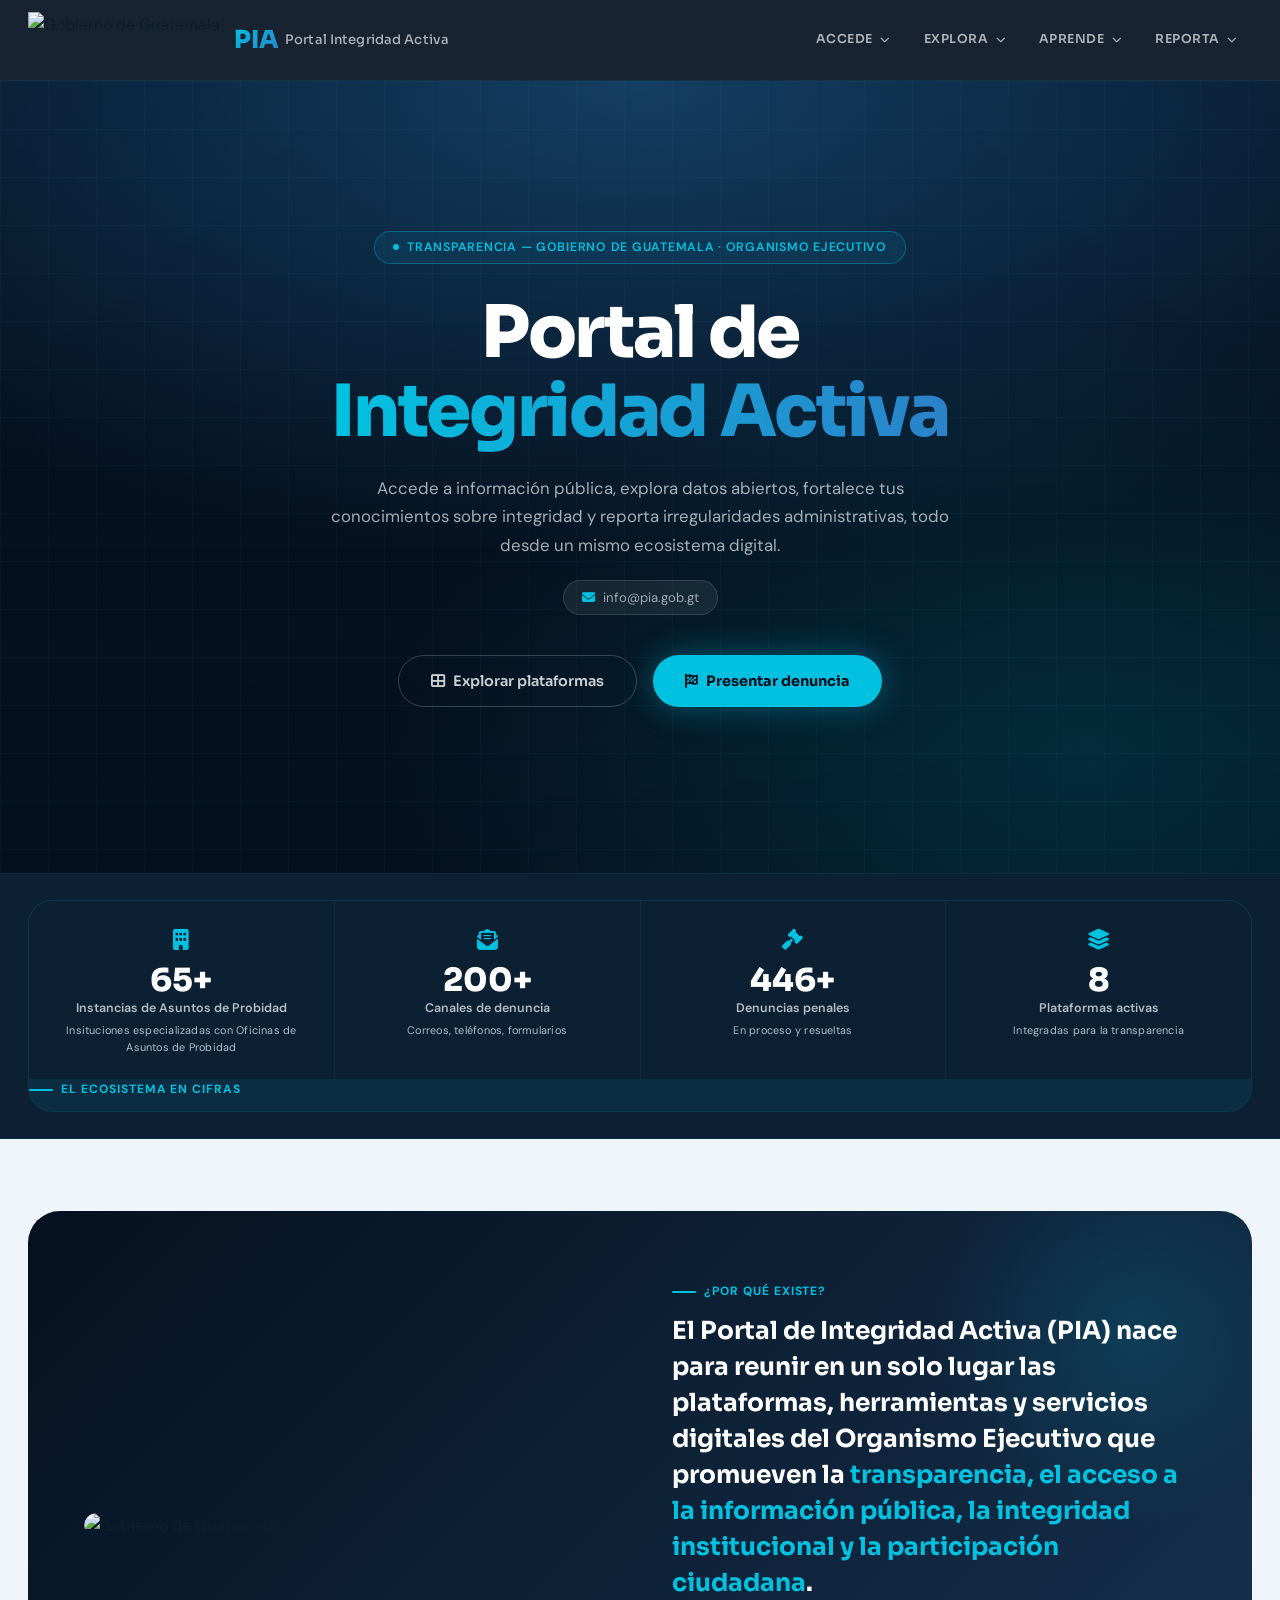
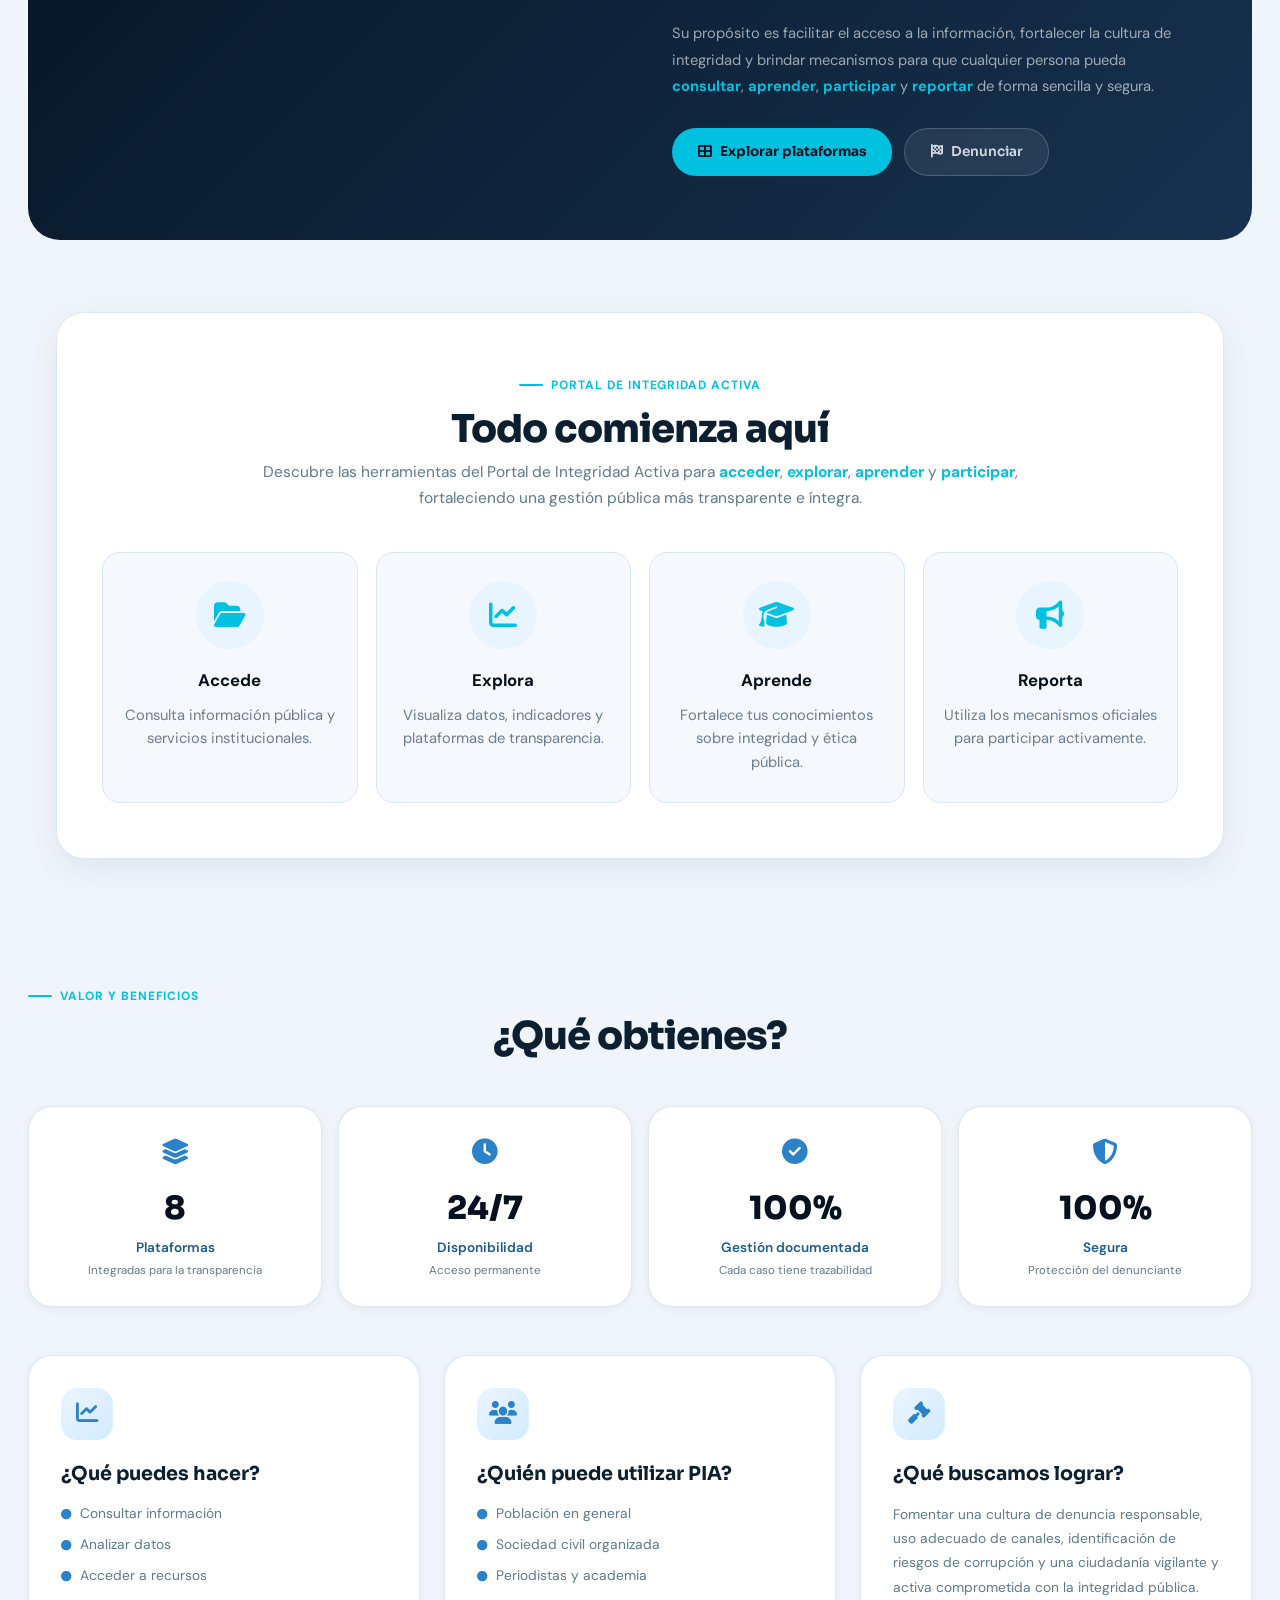
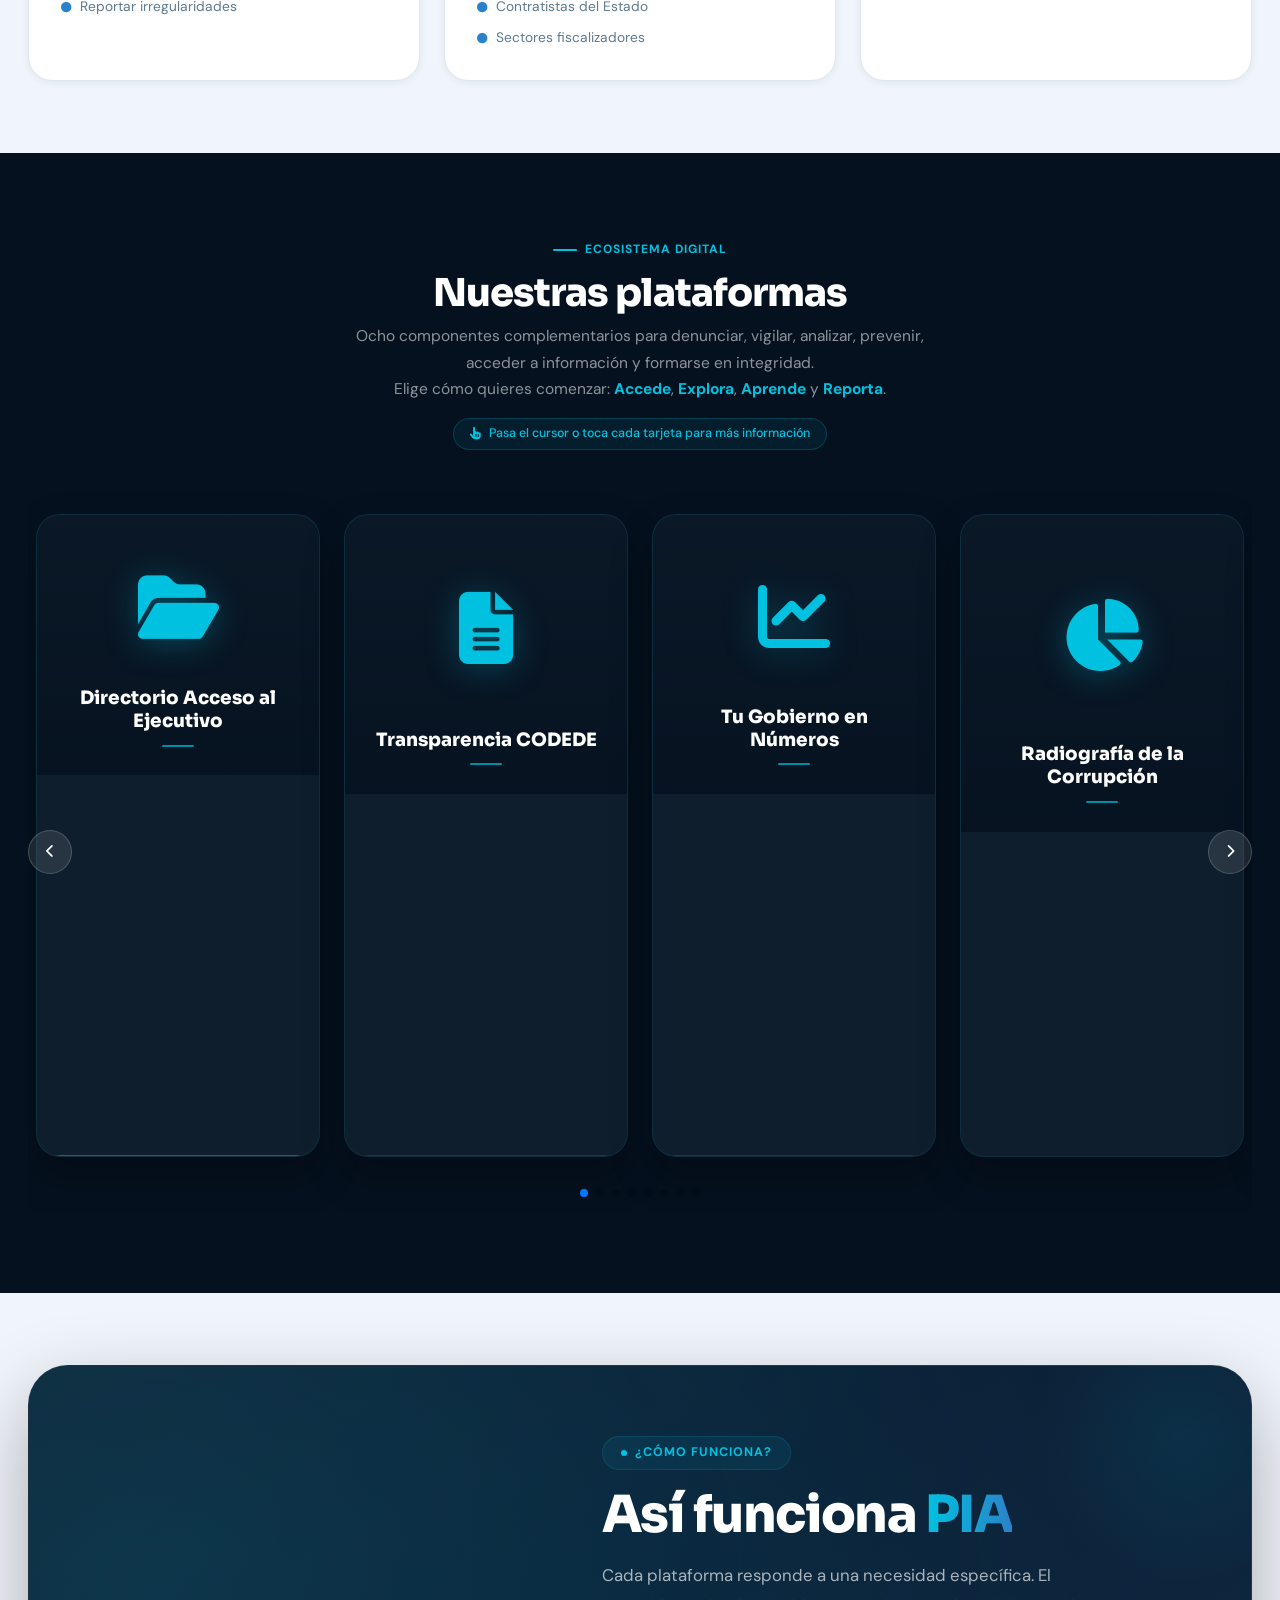
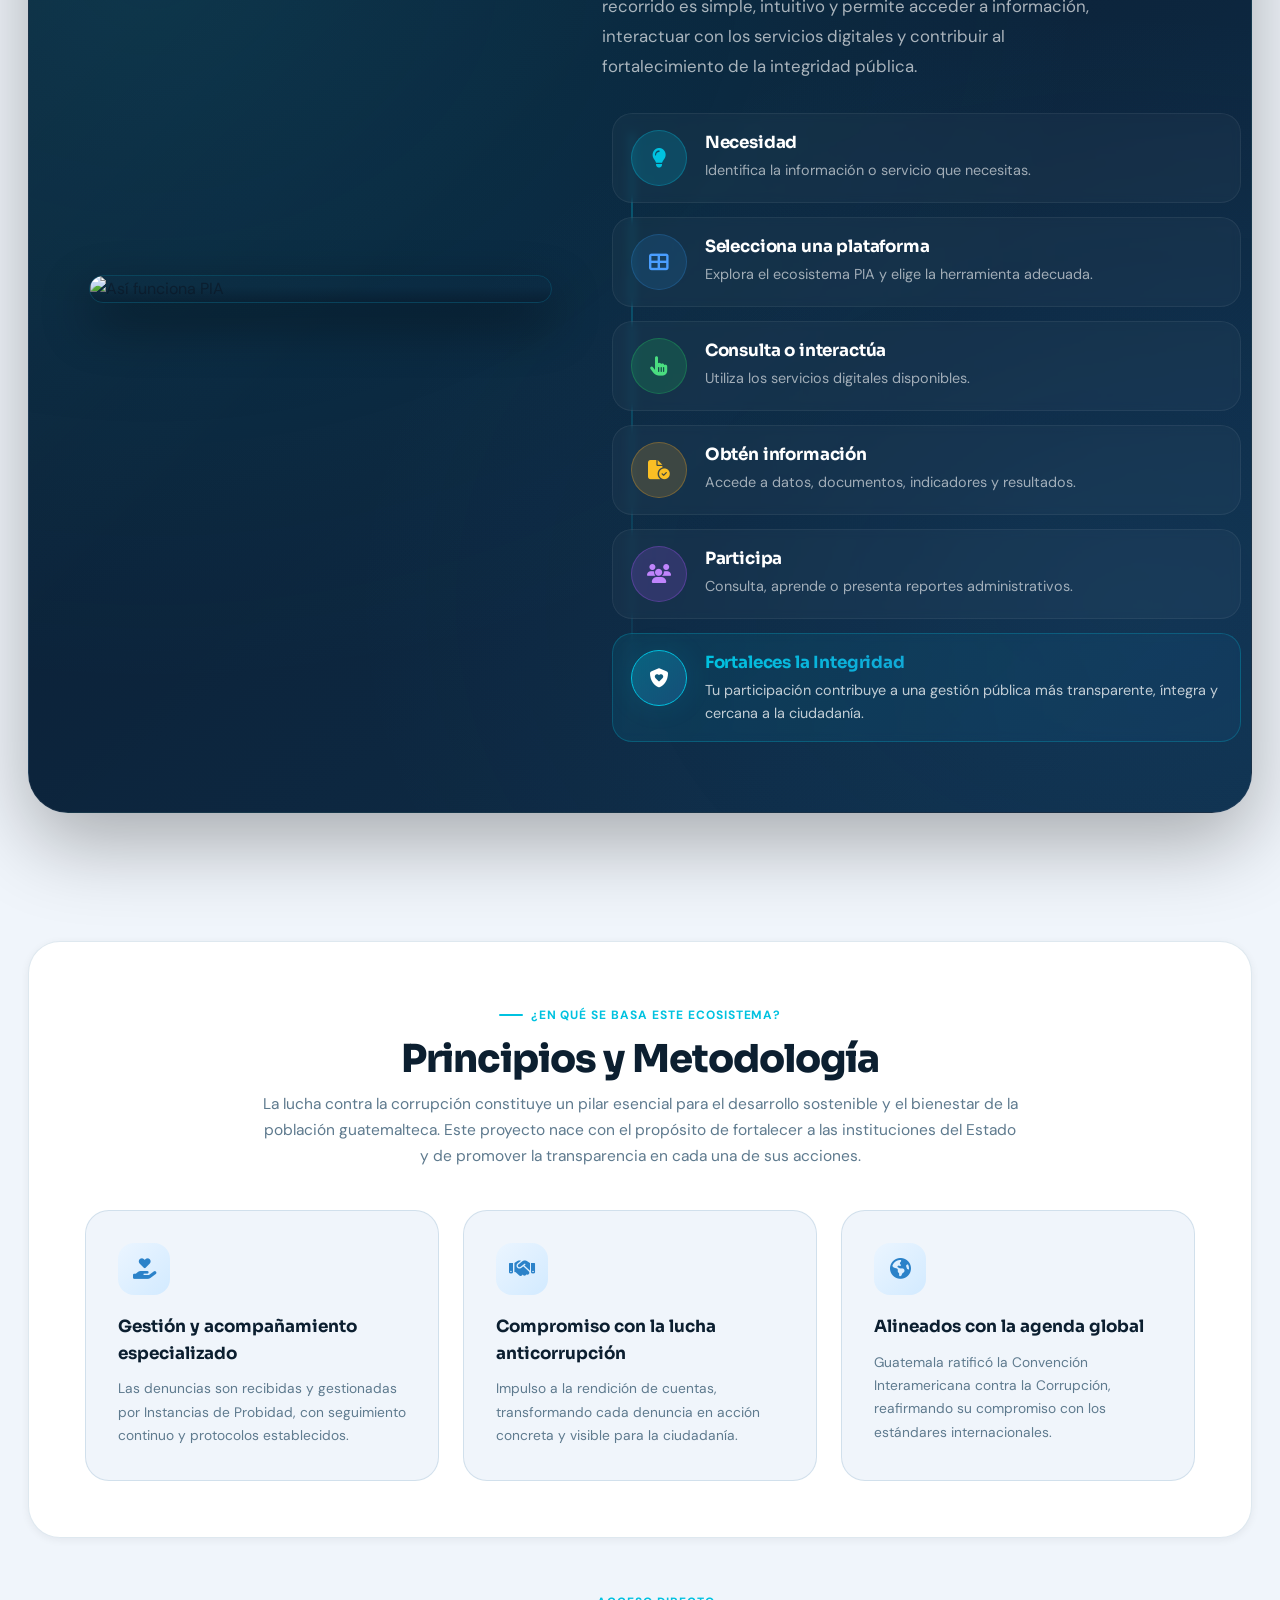
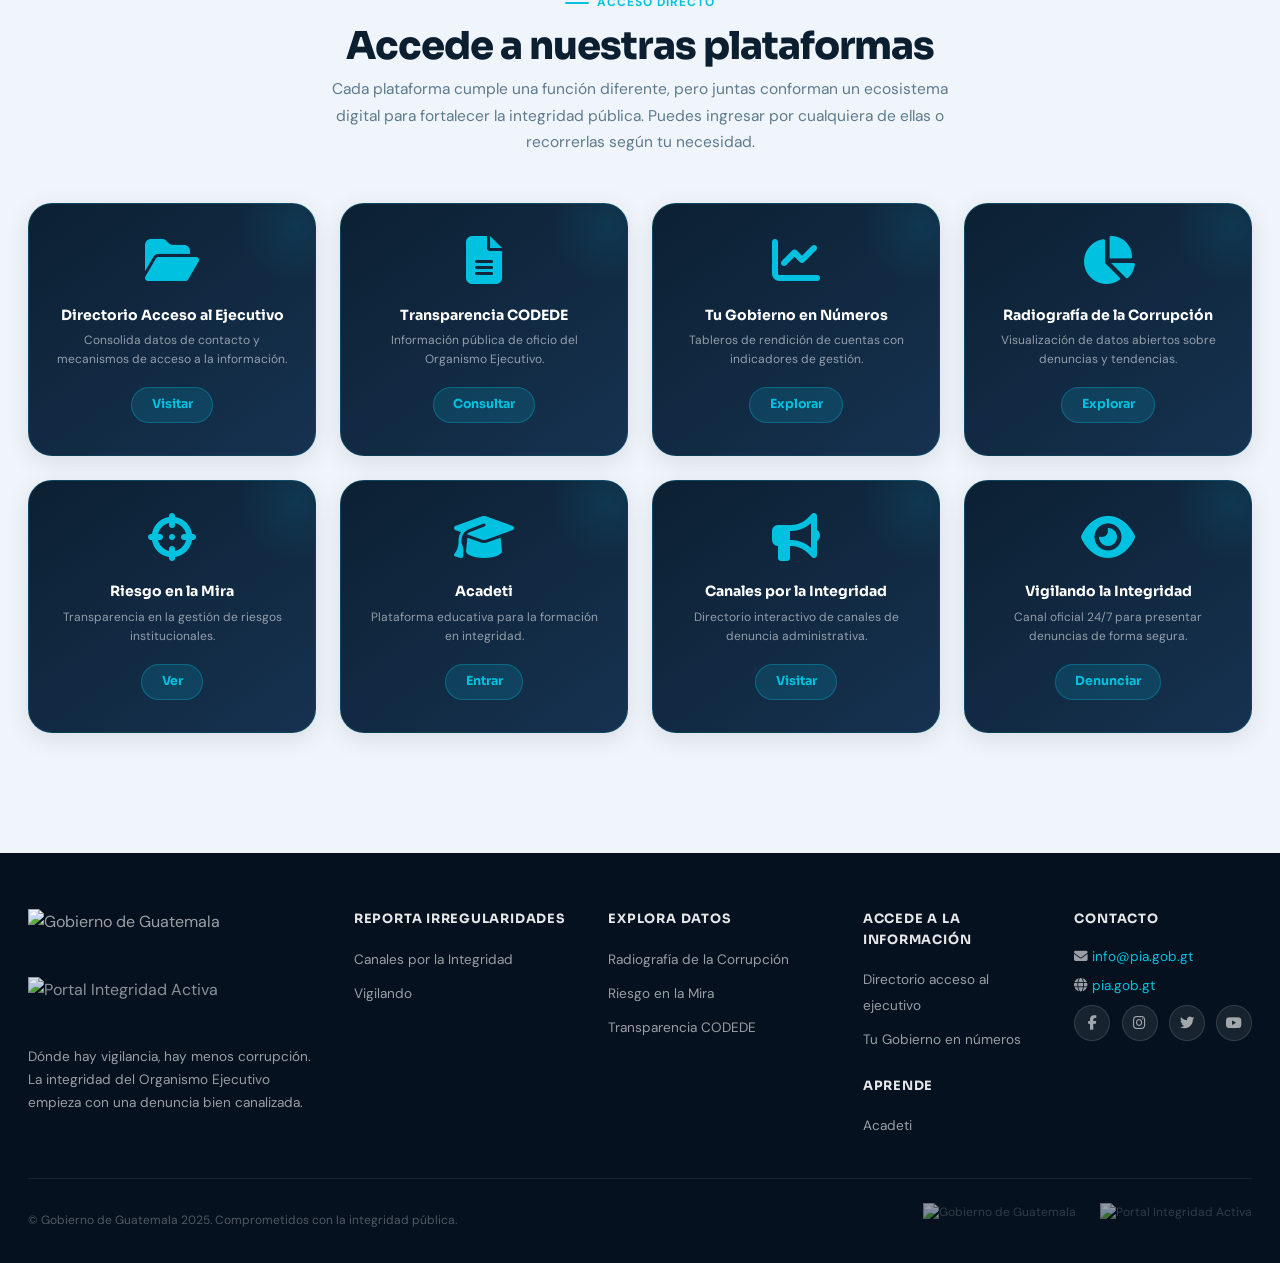
==== commit a842b5d8: "Add files via upload" ====
--- a/index.html
+++ b/index.html
@@ -864,70 +864,320 @@
                 </div>
             </div>
         </div>
-        
-        
-            <div class="portal-band-text">
-            <div class="section-tag on-dark" style="color:var(--cyan);">¿Qué obtienes?</div>
-            </div>
-            <div class="metrics-strip fade-up">
-                <div class="metric-card">
-                <div class="metric-icon"><i class="fas fa-layer-group"></i></div>
-                <div class="metric-num">8</div>
-                <div class="metric-lbl">Plataformas</div>
-                <div class="metric-sub">Integradas para la transparencia</div>
-            </div>
-            <div class="metric-card">
-                <div class="metric-icon"><i class="fas fa-clock"></i></div>
-                <div class="metric-num">24/7</div>
-                <div class="metric-lbl">Disponibilidad</div>
-                <div class="metric-sub">Acceso permanente</div>
-            </div>
-            <div class="metric-card">
-                <div class="metric-icon"><i class="fas fa-check-circle"></i></div>
-                <div class="metric-num">100%</div>
-                <div class="metric-lbl">Gestión documentada</div>
-                <div class="metric-sub">Cada caso tiene trazabilidad</div>
-            </div>
-            <div class="metric-card">
-                <div class="metric-icon"><i class="fas fa-shield-alt"></i></div>
-                <div class="metric-num">100%</div>
-                <div class="metric-lbl">Segura</div>
-                <div class="metric-sub">Protección del denunciante</div>
-            </div>
-            
+
+<!-- ============================================================
+     TODO COMIENZA AQUÍ
+============================================================ -->
+
+<style>
+
+/*==============================================================
+                TODO COMIENZA AQUÍ
+==============================================================*/
+
+.cta-light{
+    background:#fff;
+    border:1px solid #d9e7f6;
+    border-radius:28px;
+    padding:55px 45px;
+    box-shadow:0 10px 30px rgba(15,35,65,.08);
+}
+
+.cta-light .section-header{
+    margin-bottom:40px;
+}
+
+.cta-actions{
+    display:grid;
+    grid-template-columns:repeat(4,1fr);
+    gap:18px;
+}
+
+.cta-item{
+
+    background:#f5f9fd;
+
+    border:1px solid #d7e6f6;
+
+    border-radius:18px;
+
+    padding:28px 20px;
+
+    text-align:center;
+
+    transition:.3s;
+
+    cursor:default;
+
+}
+
+.cta-item:hover{
+
+    transform:translateY(-6px);
+
+    border-color:var(--cyan);
+
+    background:#ffffff;
+
+    box-shadow:0 15px 35px rgba(0,194,224,.12);
+
+}
+
+.cta-item i{
+
+    width:68px;
+
+    height:68px;
+
+    border-radius:50%;
+
+    display:flex;
+
+    align-items:center;
+
+    justify-content:center;
+
+    margin:auto auto 18px;
+
+    background:#e8f4ff;
+
+    color:var(--cyan);
+
+    font-size:28px;
+
+    transition:.3s;
+
+}
+
+.cta-item:hover i{
+
+    background:var(--cyan);
+
+    color:#fff;
+
+    transform:scale(1.08);
+
+}
+
+.cta-item h3{
+
+    color:var(--navy);
+
+    margin-bottom:10px;
+
+    font-size:1.05rem;
+
+}
+
+.cta-item p{
+
+    margin:0;
+
+    color:#6b7d90;
+
+    font-size:.92rem;
+
+    line-height:1.6;
+
+}
+
+@media(max-width:992px){
+
+.cta-actions{
+
+grid-template-columns:repeat(2,1fr);
+
+}
+
+}
+
+@media(max-width:640px){
+
+.cta-light{
+
+padding:45px 25px;
+
+}
+
+.cta-actions{
+
+grid-template-columns:1fr;
+
+}
+
+}
+
+</style>
+
+<div class="container">
+
+<section class="section">
+
+<div class="cta-light fade-up">
+
+<div class="section-header center">
+
+<div class="section-tag" style="justify-content:center;">
+Portal de Integridad Activa
+</div>
+
+<h2 class="section-title">
+Todo comienza aquí
+</h2>
+
+<p class="section-sub" style="max-width:760px;">
+
+Descubre las herramientas del Portal de Integridad Activa para
+<strong style="color:var(--cyan);">acceder</strong>,
+<strong style="color:var(--cyan);">explorar</strong>,
+<strong style="color:var(--cyan);">aprender</strong> y
+<strong style="color:var(--cyan);">participar</strong>,
+fortaleciendo una gestión pública más transparente e íntegra.
+
+</p>
+
+</div>
+
+
+<div class="cta-actions">
+
+<div class="cta-item">
+
+<i class="fas fa-folder-open"></i>
+
+<h3>Accede</h3>
+
+<p>
+
+Consulta información pública y servicios institucionales.
+
+</p>
+
+</div>
+
+
+<div class="cta-item">
+
+<i class="fas fa-chart-line"></i>
+
+<h3>Explora</h3>
+
+<p>
+
+Visualiza datos, indicadores y plataformas de transparencia.
+
+</p>
+
+</div>
+
+
+<div class="cta-item">
+
+<i class="fas fa-graduation-cap"></i>
+
+<h3>Aprende</h3>
+
+<p>
+
+Fortalece tus conocimientos sobre integridad y ética pública.
+
+</p>
+
+</div>
+
+
+<div class="cta-item">
+
+<i class="fas fa-bullhorn"></i>
+
+<h3>Reporta</h3>
+
+<p>
+
+Utiliza los mecanismos oficiales para participar activamente.
+
+</p>
+
+</div>
+
+</div>
+
+</div>
+
+</section>
+
+</div>
+
+<!-- ============================================================
+    ¿Qué obtienes? 
+============================================================ -->
+<div style="margin-top: 3rem;">
+    <!-- Badge / etiqueta -->
+    <div class="section-tag" style="justify-content:center; color:var(--cyan); margin-bottom: 0.5rem;">
+        Valor y beneficios
+    </div>
+    <!-- Título principal  -->
+    <h2 class="section-title" style="text-align:center; color:var(--text-main);">
+        ¿Qué obtienes?
+    </h2>
+
+    <div class="metrics-strip fade-up">
+        <div class="metric-card">
+            <div class="metric-icon"><i class="fas fa-layer-group"></i></div>
+            <div class="metric-num">8</div>
+            <div class="metric-lbl">Plataformas</div>
+            <div class="metric-sub">Integradas para la transparencia</div>
         </div>
-
-        <div class="info-cards fade-up">
-            <div class="info-card">
-                <div class="info-card-icon"><i class="fas fa-chart-line"></i></div>
-                <h3>¿Qué puedes hacer?</h3>
-                <ul>
-                    <li><i class="fas fa-circle"></i> Consultar información</li>
-                    <li><i class="fas fa-circle"></i> Analizar datos</li>
-                    <li><i class="fas fa-circle"></i> Acceder a recursos</li>
-                    <li><i class="fas fa-circle"></i> Reportar irregularidades</li>
-                </ul>
-            </div>
-            <div class="info-card">
-                <div class="info-card-icon"><i class="fas fa-users"></i></div>
-                <h3>¿Quién puede utilizar PIA?</h3>
-                <ul>
-                    <li><i class="fas fa-circle"></i> Población en general</li>
-                    <li><i class="fas fa-circle"></i> Sociedad civil organizada</li>
-                    <li><i class="fas fa-circle"></i> Periodistas y academia</li>
-                    <li><i class="fas fa-circle"></i> Contratistas del Estado</li>
-                    <li><i class="fas fa-circle"></i> Sectores fiscalizadores</li>
-                </ul>
-            </div>
-            <div class="info-card">
-                <div class="info-card-icon"><i class="fas fa-gavel"></i></div>
-                <h3>¿Qué buscamos lograr?</h3>
-                <p>Fomentar una cultura de denuncia responsable, uso adecuado de canales, identificación de riesgos de corrupción y una ciudadanía vigilante y activa comprometida con la integridad pública.</p>
-        
-          
-            
+        <div class="metric-card">
+            <div class="metric-icon"><i class="fas fa-clock"></i></div>
+            <div class="metric-num">24/7</div>
+            <div class="metric-lbl">Disponibilidad</div>
+            <div class="metric-sub">Acceso permanente</div>
         </div>
-    </section>
+        <div class="metric-card">
+            <div class="metric-icon"><i class="fas fa-check-circle"></i></div>
+            <div class="metric-num">100%</div>
+            <div class="metric-lbl">Gestión documentada</div>
+            <div class="metric-sub">Cada caso tiene trazabilidad</div>
+        </div>
+        <div class="metric-card">
+            <div class="metric-icon"><i class="fas fa-shield-alt"></i></div>
+            <div class="metric-num">100%</div>
+            <div class="metric-lbl">Segura</div>
+            <div class="metric-sub">Protección del denunciante</div>
+        </div>
+    </div>
+
+    <div class="info-cards fade-up">
+        <div class="info-card">
+            <div class="info-card-icon"><i class="fas fa-chart-line"></i></div>
+            <h3>¿Qué puedes hacer?</h3>
+            <ul>
+                <li><i class="fas fa-circle"></i> Consultar información</li>
+                <li><i class="fas fa-circle"></i> Analizar datos</li>
+                <li><i class="fas fa-circle"></i> Acceder a recursos</li>
+                <li><i class="fas fa-circle"></i> Reportar irregularidades</li>
+            </ul>
+        </div>
+        <div class="info-card">
+            <div class="info-card-icon"><i class="fas fa-users"></i></div>
+            <h3>¿Quién puede utilizar PIA?</h3>
+            <ul>
+                <li><i class="fas fa-circle"></i> Población en general</li>
+                <li><i class="fas fa-circle"></i> Sociedad civil organizada</li>
+                <li><i class="fas fa-circle"></i> Periodistas y academia</li>
+                <li><i class="fas fa-circle"></i> Contratistas del Estado</li>
+                <li><i class="fas fa-circle"></i> Sectores fiscalizadores</li>
+            </ul>
+        </div>
+        <div class="info-card">
+            <div class="info-card-icon"><i class="fas fa-gavel"></i></div>
+            <h3>¿Qué buscamos lograr?</h3>
+            <p>Fomentar una cultura de denuncia responsable, uso adecuado de canales, identificación de riesgos de corrupción y una ciudadanía vigilante y activa comprometida con la integridad pública.</p>
+        </div>
+    </div>
+</div>
+</section>
 </div>
 
 <!-- ============================================================
@@ -952,6 +1202,139 @@
         <div style="position:relative; margin-top:1rem;">
             <div class="swiper plat-swiper" id="platSwiper">
                 <div class="swiper-wrapper">
+
+                    <!-- Directorio Acceso al Ejecutivo -->
+                    <div class="swiper-slide">
+                        <div class="plat-card">
+                            <div class="plat-card-bg" style="background-image:url('https://i.postimg.cc/K8NqSqHQ/wallpaper-directorio-acceso-ejecutivo.png');"></div>
+                            <div class="plat-front">
+                                <div class="plat-logo-wrap">
+                                    <i class="fas fa-folder-open"></i>
+                                </div>
+                                <div class="plat-front-foot">
+                                    <h3>Directorio Acceso al Ejecutivo</h3>
+                                    <div class="plat-front-line"></div>
+                                </div>
+                            </div>
+                            <div class="plat-back">
+                                <div class="plat-back-quote">"Información pública al alcance de todos"</div>
+                                <div class="plat-back-item"><h4><i class="fas fa-question-circle"></i> ¿Qué es?</h4><p>Consolida los datos de contacto y los mecanismos oficiales para solicitar acceso a la información pública en las instituciones del Organismo Ejecutivo.</p></div>
+                                <div class="plat-back-item"><h4><i class="fas fa-star-of-life"></i> ¿Por qué importa?</h4><p>Facilita la localización de enlaces institucionales y mecanismos de solicitud.</p></div>
+                                <a href="directorio/" class="plat-link"><i class="fas fa-arrow-right"></i> Visitar</a>
+                            </div>
+                        </div>
+                    </div>
+
+                    <!-- Transparencia CODEDE -->
+                    <div class="swiper-slide">
+                        <div class="plat-card">
+                            <div class="plat-card-bg" style="background-image:url('https://images.pexels.com/photos/590016/pexels-photo-590016.jpeg?auto=compress&cs=tinysrgb&w=600');"></div>
+                            <div class="plat-front">
+                                <div class="plat-logo-wrap">
+                                    <i class="fas fa-file-alt"></i>
+                                </div>
+                                <div class="plat-front-foot">
+                                    <h3>Transparencia CODEDE</h3>
+                                    <div class="plat-front-line"></div>
+                                </div>
+                            </div>
+                            <div class="plat-back">
+                                <div class="plat-back-quote">"Información pública de oficio al alcance"</div>
+                                <div class="plat-back-item"><h4><i class="fas fa-question-circle"></i> ¿Qué es?</h4><p>Portal que consolida la información pública de oficio publicada por las instituciones del Organismo Ejecutivo.</p></div>
+                                <div class="plat-back-item"><h4><i class="fas fa-star-of-life"></i> ¿Por qué importa?</h4><p>Garantiza el acceso proactivo a la información sin necesidad de solicitud previa.</p></div>
+                                <a href="https://accesoalejecutivo.cnc.gob.gt/home.php" target="_blank" rel="noopener noreferrer" class="plat-link"><i class="fas fa-arrow-right"></i> Consultar</a>
+                            </div>
+                        </div>
+                    </div>
+
+                    <!-- Tu Gobierno en Números -->
+                    <div class="swiper-slide">
+                        <div class="plat-card">
+                            <div class="plat-card-bg" style="background-image:url('https://images.pexels.com/photos/590016/pexels-photo-590016.jpeg?auto=compress&cs=tinysrgb&w=600');"></div>
+                            <div class="plat-front">
+                                <div class="plat-logo-wrap">
+                                    <i class="fas fa-chart-line"></i>
+                                </div>
+                                <div class="plat-front-foot">
+                                    <h3>Tu Gobierno en Números</h3>
+                                    <div class="plat-front-line"></div>
+                                </div>
+                            </div>
+                            <div class="plat-back">
+                                <div class="plat-back-quote">"Datos claros, gestión transparente"</div>
+                                <div class="plat-back-item"><h4><i class="fas fa-question-circle"></i> ¿Qué es?</h4><p>Tableros de rendición de cuentas con indicadores de gestión, ejecución presupuestaria y resultados institucionales.</p></div>
+                                <div class="plat-back-item"><h4><i class="fas fa-star-of-life"></i> ¿Por qué importa?</h4><p>Permite a la ciudadanía consultar y compartir información pública de forma accesible.</p></div>
+                                <a href="gobierno_en_numeros/" class="plat-link"><i class="fas fa-arrow-right"></i> Explorar</a>
+                            </div>
+                        </div>
+                    </div>
+
+                    <!-- Radiografía de la Corrupción (icono) -->
+                    <div class="swiper-slide">
+                        <div class="plat-card">
+                            <div class="plat-card-bg" style="background-image:url('https://i.postimg.cc/gk1YFr20/radiografia-tablero.jpg');"></div>
+                            <div class="plat-front">
+                                <div class="plat-logo-wrap">
+                                    <i class="fas fa-chart-pie"></i>
+                                </div>
+                                <div class="plat-front-foot">
+                                    <h3>Radiografía de la Corrupción</h3>
+                                    <div class="plat-front-line"></div>
+                                </div>
+                            </div>
+                            <div class="plat-back">
+                                <div class="plat-back-quote">"Los datos fortalecen el combate a la corrupción"</div>
+                                <div class="plat-back-item"><h4><i class="fas fa-question-circle"></i> ¿Qué es?</h4><p>Plataforma que muestra información actualizada sobre denuncias, tendencias e instituciones.</p></div>
+                                <div class="plat-back-item"><h4><i class="fas fa-star-of-life"></i> ¿Por qué importa?</h4><p>Convierte datos en transparencia activa y permite la auditoría social.</p></div>
+                                <a href="https://radiografia.pia.gob.gt/" target="_blank" rel="noopener noreferrer" class="plat-link"><i class="fas fa-arrow-right"></i> Explorar</a>
+                            </div>
+                        </div>
+                    </div>
+
+                    <!-- Riesgo en la Mira (icono, sin badge Nuevo) -->
+                    <div class="swiper-slide">
+                        <div class="plat-card">
+                            <div class="plat-card-bg" style="background-image:url('https://i.postimg.cc/C5VjQwfS/946a597f-2a2b-494a-8139-7d3f5df5acf7.png');"></div>
+                            <div class="plat-front">
+                                <div class="plat-logo-wrap">
+                                    <i class="fas fa-crosshairs"></i>
+                                </div>
+                                <div class="plat-front-foot">
+                                    <h3>Riesgo en la Mira</h3>
+                                    <div class="plat-front-line"></div>
+                                </div>
+                            </div>
+                            <div class="plat-back">
+                                <div class="plat-back-quote">"La prevención comienza identificando los riesgos"</div>
+                                <div class="plat-back-item"><h4><i class="fas fa-question-circle"></i> ¿Qué es?</h4><p>Plataforma que muestra el estado de cumplimiento institucional en gestión de riesgos, con semaforización.</p></div>
+                                <div class="plat-back-item"><h4><i class="fas fa-star-of-life"></i> ¿Por qué importa?</h4><p>Genera presión reputacional positiva y consolida la cultura de integridad preventiva.</p></div>
+                                <a href="riesgo/" class="plat-link"><i class="fas fa-arrow-right"></i> Ver</a>
+                            </div>
+                        </div>
+                    </div>
+
+                    <!-- Acadeti -->
+                    <div class="swiper-slide">
+                        <div class="plat-card">
+                            <div class="plat-card-bg" style="background-image:url('https://images.pexels.com/photos/301926/pexels-photo-301926.jpeg?auto=compress&cs=tinysrgb&w=600');"></div>
+                            <div class="plat-front">
+                                <div class="plat-logo-wrap">
+                                    <i class="fas fa-graduation-cap"></i>
+                                </div>
+                                <div class="plat-front-foot">
+                                    <h3>Acadeti</h3>
+                                    <div class="plat-front-line"></div>
+                                </div>
+                            </div>
+                            <div class="plat-back">
+                                <div class="plat-back-quote">"Formación continua para la integridad"</div>
+                                <div class="plat-back-item"><h4><i class="fas fa-question-circle"></i> ¿Qué es?</h4><p>Plataforma educativa con cursos, materiales y recursos para fortalecer competencias en transparencia y ética pública.</p></div>
+                                <div class="plat-back-item"><h4><i class="fas fa-star-of-life"></i> ¿Por qué importa?</h4><p>Capacita a servidores públicos y ciudadanía en buenas prácticas de integridad.</p></div>
+                                <a href="https://acadeti.cnc.gob.gt/" target="_blank" rel="noopener noreferrer" class="plat-link"><i class="fas fa-arrow-right"></i> Entrar</a>
+                            </div>
+                        </div>
+                    </div>
+
                     <!-- Canales por la Integridad (icono) -->
                     <div class="swiper-slide">
                         <div class="plat-card">
@@ -992,138 +1375,6 @@
                                 <div class="plat-back-item"><h4><i class="fas fa-question-circle"></i> ¿Qué es?</h4><p>Plataforma oficial para canalizar denuncias administrativas en línea, disponible 24/7.</p></div>
                                 <div class="plat-back-item"><h4><i class="fas fa-star-of-life"></i> ¿Por qué importa?</h4><p>Centraliza denuncias, mejora tiempos de respuesta.</p></div>
                                 <a href="https://vigilando.pia.gob.gt/#/inicio" target="_blank" rel="noopener noreferrer" class="plat-link"><i class="fas fa-arrow-right"></i> Denunciar</a>
-                            </div>
-                        </div>
-                    </div>
-
-                    <!-- Radiografía de la Corrupción (icono) -->
-                    <div class="swiper-slide">
-                        <div class="plat-card">
-                            <div class="plat-card-bg" style="background-image:url('https://i.postimg.cc/gk1YFr20/radiografia-tablero.jpg');"></div>
-                            <div class="plat-front">
-                                <div class="plat-logo-wrap">
-                                    <i class="fas fa-chart-pie"></i>
-                                </div>
-                                <div class="plat-front-foot">
-                                    <h3>Radiografía de la Corrupción</h3>
-                                    <div class="plat-front-line"></div>
-                                </div>
-                            </div>
-                            <div class="plat-back">
-                                <div class="plat-back-quote">"Los datos fortalecen el combate a la corrupción"</div>
-                                <div class="plat-back-item"><h4><i class="fas fa-question-circle"></i> ¿Qué es?</h4><p>Plataforma que muestra información actualizada sobre denuncias, tendencias e instituciones.</p></div>
-                                <div class="plat-back-item"><h4><i class="fas fa-star-of-life"></i> ¿Por qué importa?</h4><p>Convierte datos en transparencia activa y permite la auditoría social.</p></div>
-                                <a href="https://radiografia.pia.gob.gt/" target="_blank" rel="noopener noreferrer" class="plat-link"><i class="fas fa-arrow-right"></i> Explorar</a>
-                            </div>
-                        </div>
-                    </div>
-
-                    <!-- Riesgo en la Mira (icono, sin badge Nuevo) -->
-                    <div class="swiper-slide">
-                        <div class="plat-card">
-                            <div class="plat-card-bg" style="background-image:url('https://i.postimg.cc/C5VjQwfS/946a597f-2a2b-494a-8139-7d3f5df5acf7.png');"></div>
-                            <div class="plat-front">
-                                <div class="plat-logo-wrap">
-                                    <i class="fas fa-crosshairs"></i>
-                                </div>
-                                <div class="plat-front-foot">
-                                    <h3>Riesgo en la Mira</h3>
-                                    <div class="plat-front-line"></div>
-                                </div>
-                            </div>
-                            <div class="plat-back">
-                                <div class="plat-back-quote">"La prevención comienza identificando los riesgos"</div>
-                                <div class="plat-back-item"><h4><i class="fas fa-question-circle"></i> ¿Qué es?</h4><p>Plataforma que muestra el estado de cumplimiento institucional en gestión de riesgos, con semaforización.</p></div>
-                                <div class="plat-back-item"><h4><i class="fas fa-star-of-life"></i> ¿Por qué importa?</h4><p>Genera presión reputacional positiva y consolida la cultura de integridad preventiva.</p></div>
-                                <a href="riesgo/" class="plat-link"><i class="fas fa-arrow-right"></i> Ver</a>
-                            </div>
-                        </div>
-                    </div>
-
-                    <!-- Directorio Acceso al Ejecutivo -->
-                    <div class="swiper-slide">
-                        <div class="plat-card">
-                            <div class="plat-card-bg" style="background-image:url('https://i.postimg.cc/K8NqSqHQ/wallpaper-directorio-acceso-ejecutivo.png');"></div>
-                            <div class="plat-front">
-                                <div class="plat-logo-wrap">
-                                    <i class="fas fa-folder-open"></i>
-                                </div>
-                                <div class="plat-front-foot">
-                                    <h3>Directorio Acceso al Ejecutivo</h3>
-                                    <div class="plat-front-line"></div>
-                                </div>
-                            </div>
-                            <div class="plat-back">
-                                <div class="plat-back-quote">"Información pública al alcance de todos"</div>
-                                <div class="plat-back-item"><h4><i class="fas fa-question-circle"></i> ¿Qué es?</h4><p>Consolida los datos de contacto y los mecanismos oficiales para solicitar acceso a la información pública en las instituciones del Organismo Ejecutivo.</p></div>
-                                <div class="plat-back-item"><h4><i class="fas fa-star-of-life"></i> ¿Por qué importa?</h4><p>Facilita la localización de enlaces institucionales y mecanismos de solicitud.</p></div>
-                                <a href="directorio/" class="plat-link"><i class="fas fa-arrow-right"></i> Visitar</a>
-                            </div>
-                        </div>
-                    </div>
-
-                    <!-- Tu Gobierno en Números -->
-                    <div class="swiper-slide">
-                        <div class="plat-card">
-                            <div class="plat-card-bg" style="background-image:url('https://images.pexels.com/photos/590016/pexels-photo-590016.jpeg?auto=compress&cs=tinysrgb&w=600');"></div>
-                            <div class="plat-front">
-                                <div class="plat-logo-wrap">
-                                    <i class="fas fa-chart-line"></i>
-                                </div>
-                                <div class="plat-front-foot">
-                                    <h3>Tu Gobierno en Números</h3>
-                                    <div class="plat-front-line"></div>
-                                </div>
-                            </div>
-                            <div class="plat-back">
-                                <div class="plat-back-quote">"Datos claros, gestión transparente"</div>
-                                <div class="plat-back-item"><h4><i class="fas fa-question-circle"></i> ¿Qué es?</h4><p>Tableros de rendición de cuentas con indicadores de gestión, ejecución presupuestaria y resultados institucionales.</p></div>
-                                <div class="plat-back-item"><h4><i class="fas fa-star-of-life"></i> ¿Por qué importa?</h4><p>Permite a la ciudadanía consultar y compartir información pública de forma accesible.</p></div>
-                                <a href="gobierno_en_numeros/" class="plat-link"><i class="fas fa-arrow-right"></i> Explorar</a>
-                            </div>
-                        </div>
-                    </div>
-
-                    <!-- Acadeti -->
-                    <div class="swiper-slide">
-                        <div class="plat-card">
-                            <div class="plat-card-bg" style="background-image:url('https://images.pexels.com/photos/301926/pexels-photo-301926.jpeg?auto=compress&cs=tinysrgb&w=600');"></div>
-                            <div class="plat-front">
-                                <div class="plat-logo-wrap">
-                                    <i class="fas fa-graduation-cap"></i>
-                                </div>
-                                <div class="plat-front-foot">
-                                    <h3>Acadeti</h3>
-                                    <div class="plat-front-line"></div>
-                                </div>
-                            </div>
-                            <div class="plat-back">
-                                <div class="plat-back-quote">"Formación continua para la integridad"</div>
-                                <div class="plat-back-item"><h4><i class="fas fa-question-circle"></i> ¿Qué es?</h4><p>Plataforma educativa con cursos, materiales y recursos para fortalecer competencias en transparencia y ética pública.</p></div>
-                                <div class="plat-back-item"><h4><i class="fas fa-star-of-life"></i> ¿Por qué importa?</h4><p>Capacita a servidores públicos y ciudadanía en buenas prácticas de integridad.</p></div>
-                                <a href="https://acadeti.cnc.gob.gt/" target="_blank" rel="noopener noreferrer" class="plat-link"><i class="fas fa-arrow-right"></i> Entrar</a>
-                            </div>
-                        </div>
-                    </div>
-
-                    <!-- Transparencia CODEDE -->
-                    <div class="swiper-slide">
-                        <div class="plat-card">
-                            <div class="plat-card-bg" style="background-image:url('https://images.pexels.com/photos/590016/pexels-photo-590016.jpeg?auto=compress&cs=tinysrgb&w=600');"></div>
-                            <div class="plat-front">
-                                <div class="plat-logo-wrap">
-                                    <i class="fas fa-file-alt"></i>
-                                </div>
-                                <div class="plat-front-foot">
-                                    <h3>Transparencia CODEDE</h3>
-                                    <div class="plat-front-line"></div>
-                                </div>
-                            </div>
-                            <div class="plat-back">
-                                <div class="plat-back-quote">"Información pública de oficio al alcance"</div>
-                                <div class="plat-back-item"><h4><i class="fas fa-question-circle"></i> ¿Qué es?</h4><p>Portal que consolida la información pública de oficio publicada por las instituciones del Organismo Ejecutivo.</p></div>
-                                <div class="plat-back-item"><h4><i class="fas fa-star-of-life"></i> ¿Por qué importa?</h4><p>Garantiza el acceso proactivo a la información sin necesidad de solicitud previa.</p></div>
-                                <a href="https://accesoalejecutivo.cnc.gob.gt/home.php" target="_blank" rel="noopener noreferrer" class="plat-link"><i class="fas fa-arrow-right"></i> Consultar</a>
                             </div>
                         </div>
                     </div>
@@ -1541,10 +1792,10 @@
      PRINCIPIOS
 ============================================================ -->
 <div class="container">
-    <section class="section">
+    <section class="section" style="padding-top: 0.5rem; padding-bottom: 3rem;">
         <div class="principles-band fade-up">
             <div class="section-header center" style="margin-bottom:0;">
-                <div class="section-tag" style="justify-content:center;">¿En qué se basa este ecosistema? </div>
+                <div class="section-tag" style="justify-content:center;">¿En qué se basa este ecosistema?</div>
                 <h2 class="section-title">Principios y Metodología</h2>
                 <p class="section-sub" style="margin:0.6rem auto 0; max-width:760px;">La lucha contra la corrupción constituye un pilar esencial para el desarrollo sostenible y el bienestar de la población guatemalteca. Este proyecto nace con el propósito de fortalecer a las instituciones del Estado y de promover la transparencia en cada una de sus acciones.</p>
             </div>
@@ -1580,19 +1831,26 @@
             <p class="section-sub">Cada plataforma cumple una función diferente, pero juntas conforman un ecosistema digital para fortalecer la integridad pública. Puedes ingresar por cualquiera de ellas o recorrerlas según tu necesidad.</p>
         </div>
         <div class="logos-grid fade-up">
-            <!-- Canales por la Integridad -->
-            <a href="canales-por-la-integridad/" class="logo-card">
-                <i class="fas fa-bullhorn"></i>
-                <div class="logo-card-name">Canales por la Integridad</div>
-                <div class="logo-card-desc">Directorio interactivo de canales de denuncia administrativa.</div>
+            <!-- Directorio Acceso al Ejecutivo -->
+            <a href="directorio/" class="logo-card">
+                <i class="fas fa-folder-open"></i>
+                <div class="logo-card-name">Directorio Acceso al Ejecutivo</div>
+                <div class="logo-card-desc">Consolida datos de contacto y mecanismos de acceso a la información.</div>
                 <span class="btn-capsula">Visitar</span>
             </a>
-            <!-- Vigilando la Integridad -->
-            <a href="https://vigilando.pia.gob.gt/#/inicio" target="_blank" rel="noopener noreferrer" class="logo-card">
-                 <i class="fas fa-eye"></i>
-                <div class="logo-card-name">Vigilando la Integridad</div>
-                <div class="logo-card-desc">Canal oficial 24/7 para presentar denuncias de forma segura.</div>
-                <span class="btn-capsula">Denunciar</span>
+            <!-- Transparencia CODEDE -->
+            <a href="https://accesoalejecutivo.cnc.gob.gt/home.php" target="_blank" rel="noopener noreferrer" class="logo-card">
+                <i class="fas fa-file-alt"></i>
+                <div class="logo-card-name">Transparencia CODEDE</div>
+                <div class="logo-card-desc">Información pública de oficio del Organismo Ejecutivo.</div>
+                <span class="btn-capsula">Consultar</span>
+            </a>
+            <!-- Tu Gobierno en Números -->
+            <a href="gobierno_en_numeros/" class="logo-card">
+                <i class="fas fa-chart-line"></i>
+                <div class="logo-card-name">Tu Gobierno en Números</div>
+                <div class="logo-card-desc">Tableros de rendición de cuentas con indicadores de gestión.</div>
+                <span class="btn-capsula">Explorar</span>
             </a>
             <!-- Radiografía de la Corrupción -->
             <a href="https://radiografia.pia.gob.gt/" target="_blank" rel="noopener noreferrer" class="logo-card">
@@ -1608,20 +1866,6 @@
                 <div class="logo-card-desc">Transparencia en la gestión de riesgos institucionales.</div>
                 <span class="btn-capsula">Ver</span>
             </a>
-            <!-- Directorio Acceso al Ejecutivo -->
-            <a href="directorio/" class="logo-card">
-                <i class="fas fa-folder-open"></i>
-                <div class="logo-card-name">Directorio Acceso al Ejecutivo</div>
-                <div class="logo-card-desc">Consolida datos de contacto y mecanismos de acceso a la información.</div>
-                <span class="btn-capsula">Visitar</span>
-            </a>
-            <!-- Tu Gobierno en Números -->
-            <a href="gobierno_en_numeros/" class="logo-card">
-                <i class="fas fa-chart-line"></i>
-                <div class="logo-card-name">Tu Gobierno en Números</div>
-                <div class="logo-card-desc">Tableros de rendición de cuentas con indicadores de gestión.</div>
-                <span class="btn-capsula">Explorar</span>
-            </a>
             <!-- Acadeti -->
             <a href="https://acadeti.cnc.gob.gt/" target="_blank" rel="noopener noreferrer" class="logo-card">
                 <i class="fas fa-graduation-cap"></i>
@@ -1629,34 +1873,24 @@
                 <div class="logo-card-desc">Plataforma educativa para la formación en integridad.</div>
                 <span class="btn-capsula">Entrar</span>
             </a>
-            <!-- Transparencia CODEDE -->
-            <a href="https://accesoalejecutivo.cnc.gob.gt/home.php" target="_blank" rel="noopener noreferrer" class="logo-card">
-                <i class="fas fa-file-alt"></i>
-                <div class="logo-card-name">Transparencia CODEDE</div>
-                <div class="logo-card-desc">Información pública de oficio del Organismo Ejecutivo.</div>
-                <span class="btn-capsula">Consultar</span>
+            <!-- Canales por la Integridad -->
+            <a href="canales-por-la-integridad/" class="logo-card">
+                <i class="fas fa-bullhorn"></i>
+                <div class="logo-card-name">Canales por la Integridad</div>
+                <div class="logo-card-desc">Directorio interactivo de canales de denuncia administrativa.</div>
+                <span class="btn-capsula">Visitar</span>
+            </a>
+            <!-- Vigilando la Integridad -->
+            <a href="https://vigilando.pia.gob.gt/#/inicio" target="_blank" rel="noopener noreferrer" class="logo-card">
+                 <i class="fas fa-eye"></i>
+                <div class="logo-card-name">Vigilando la Integridad</div>
+                <div class="logo-card-desc">Canal oficial 24/7 para presentar denuncias de forma segura.</div>
+                <span class="btn-capsula">Denunciar</span>
             </a>
         </div>
     </section>
 </div>
 
-<!-- ============================================================
-     CTA BAND
-============================================================ -->
-<div class="container">
-    <div class="cta-band fade-up">
-        <div class="cta-band-inner">
-            <div class="section-tag on-dark" style="color:var(--cyan); justify-content:center; margin-bottom:1.2rem;">¿Listo para actuar?</div>
-            <h2>La integridad empieza con <em>una denuncia</em></h2>
-            <p>Cada reporte ciudadano fortalece el sistema. Usa los canales habilitados, protege tus datos y contribuye a construir una administración pública más transparente y honesta.</p>
-            <div class="cta-band-actions">
-                <a href="https://vigilando.pia.gob.gt/#/inicio" target="_blank" rel="noopener noreferrer" class="btn-primary"><i class="fas fa-flag-checkered"></i> Denunciar ahora</a>
-                <a href="canales-por-la-integridad/" rel="noopener noreferrer" class="btn-ghost"><i class="fas fa-search"></i> Buscar mi canal</a>
-                <a href="https://radiografia.pia.gob.gt/" target="_blank" rel="noopener noreferrer" class="btn-ghost"><i class="fas fa-chart-bar"></i> Estadísticas</a>
-            </div>
-        </div>
-    </div>
-</div>
 
 <!-- ============================================================
      FOOTER UNIFICADO
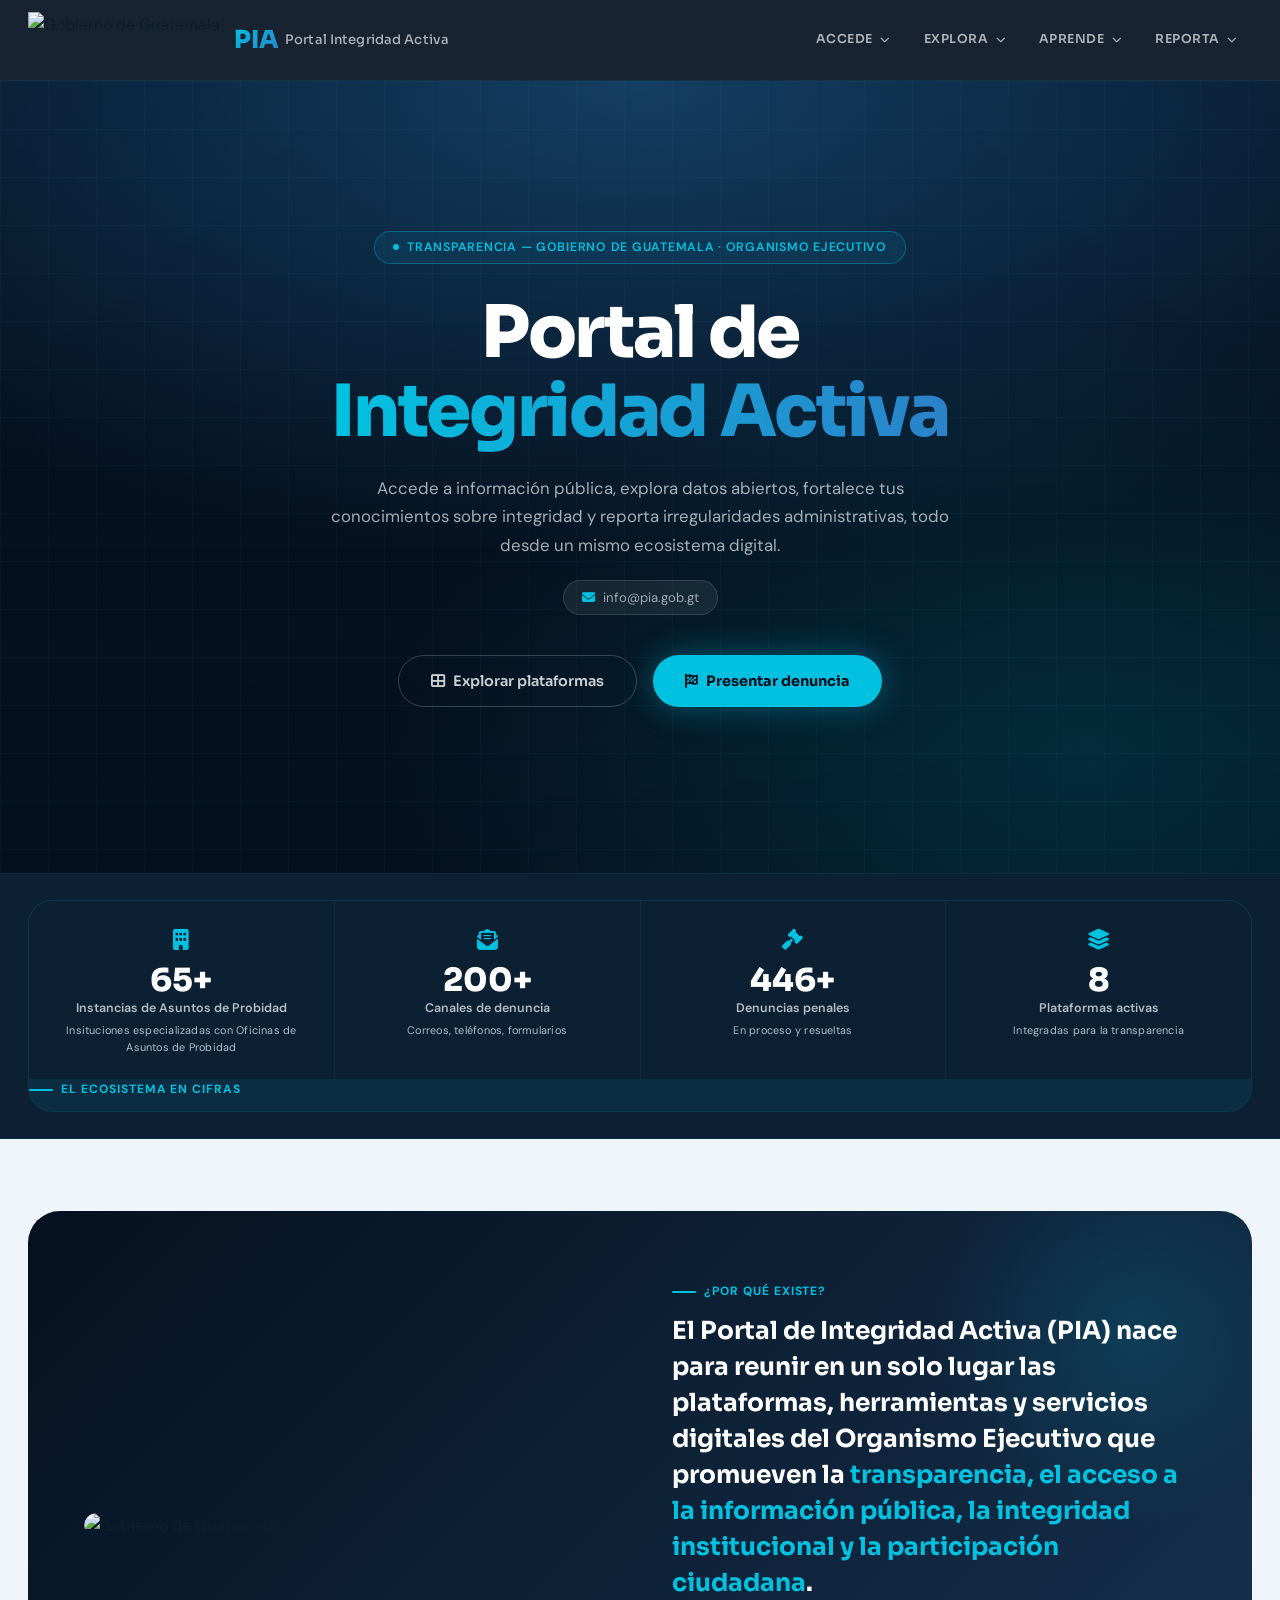
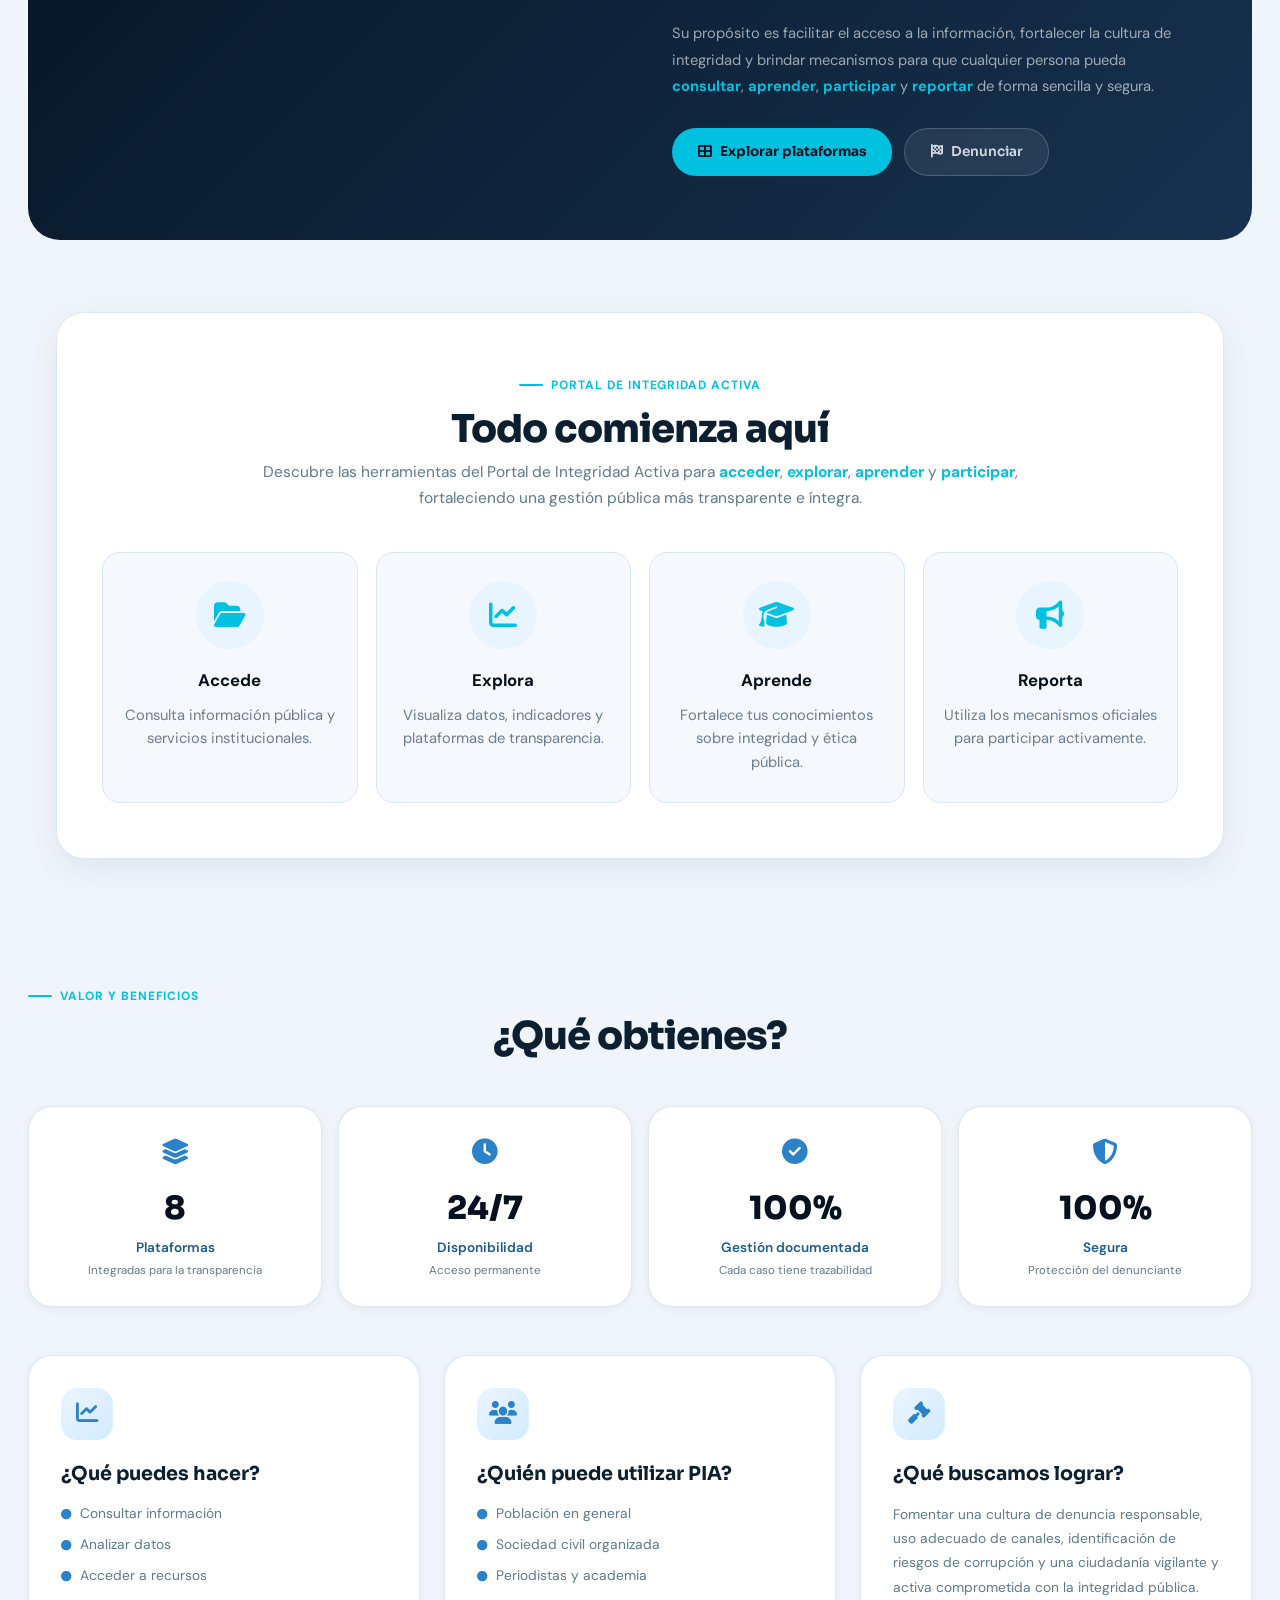
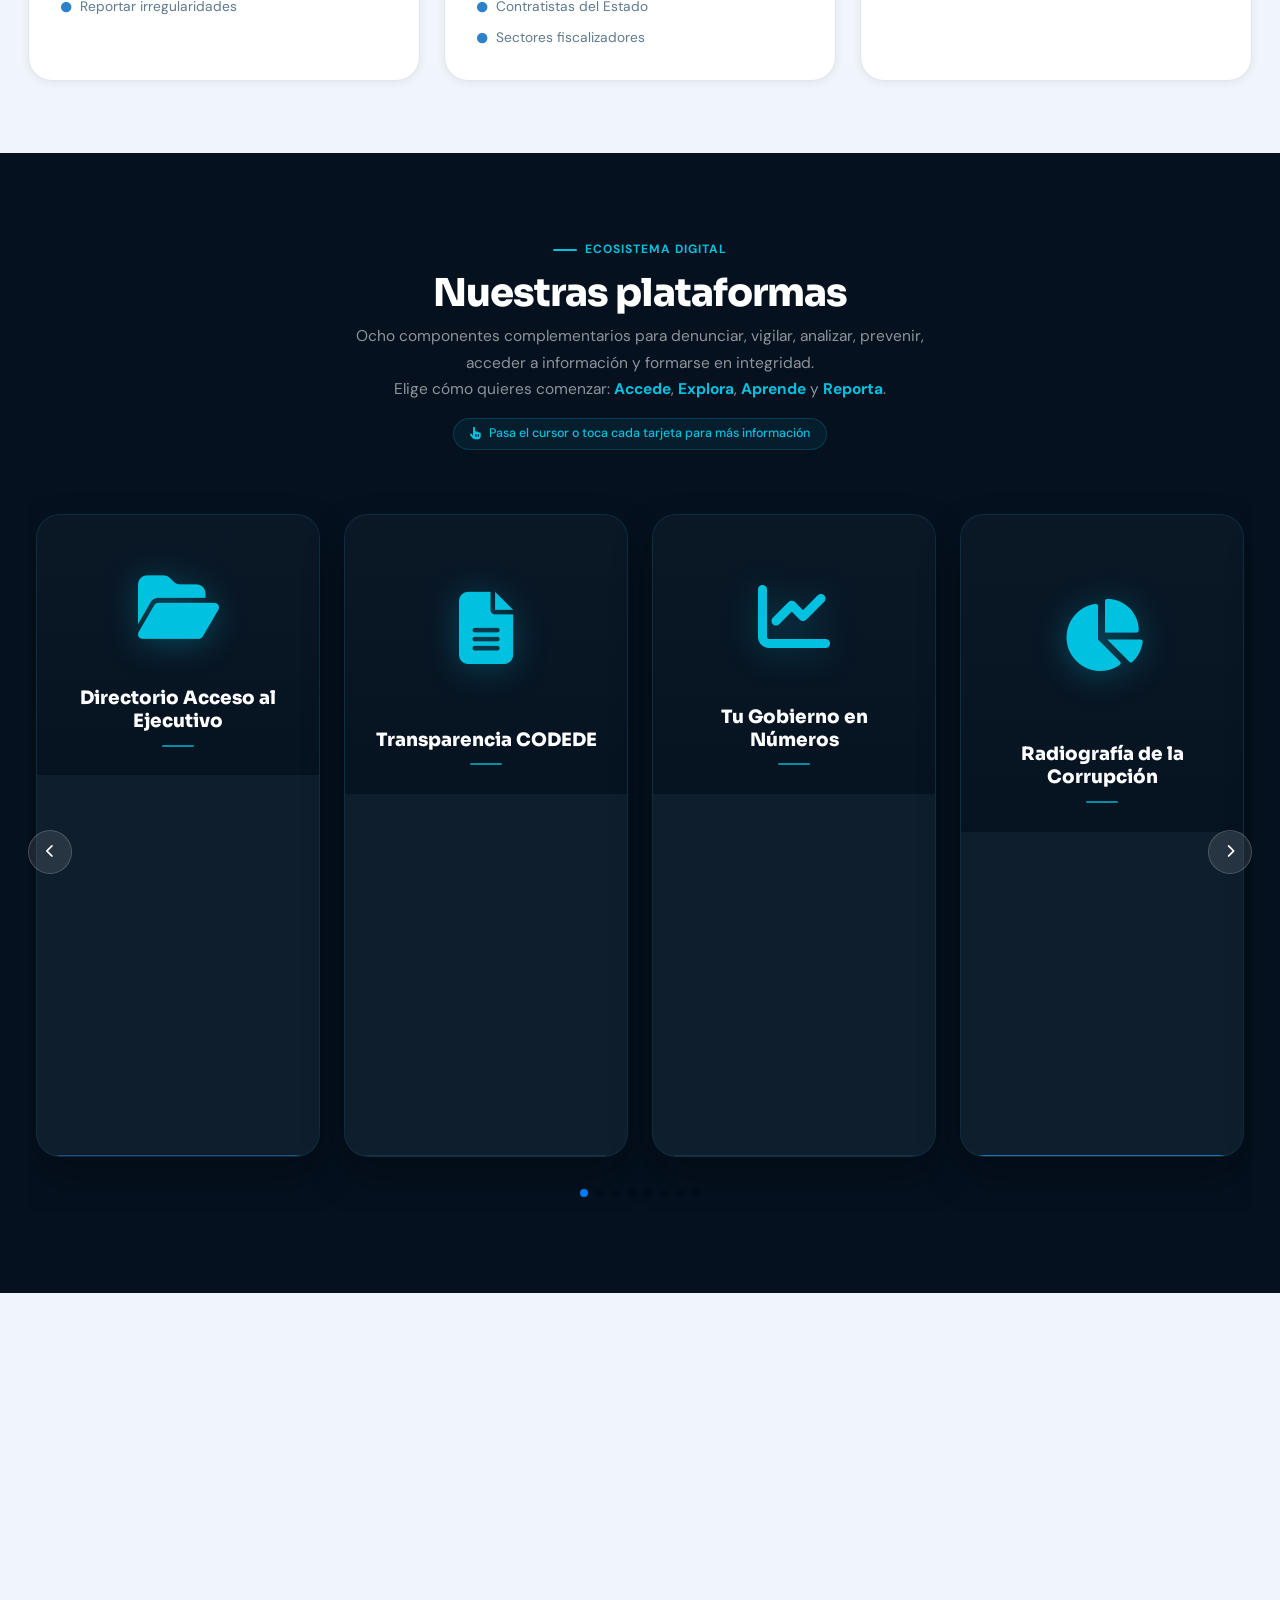
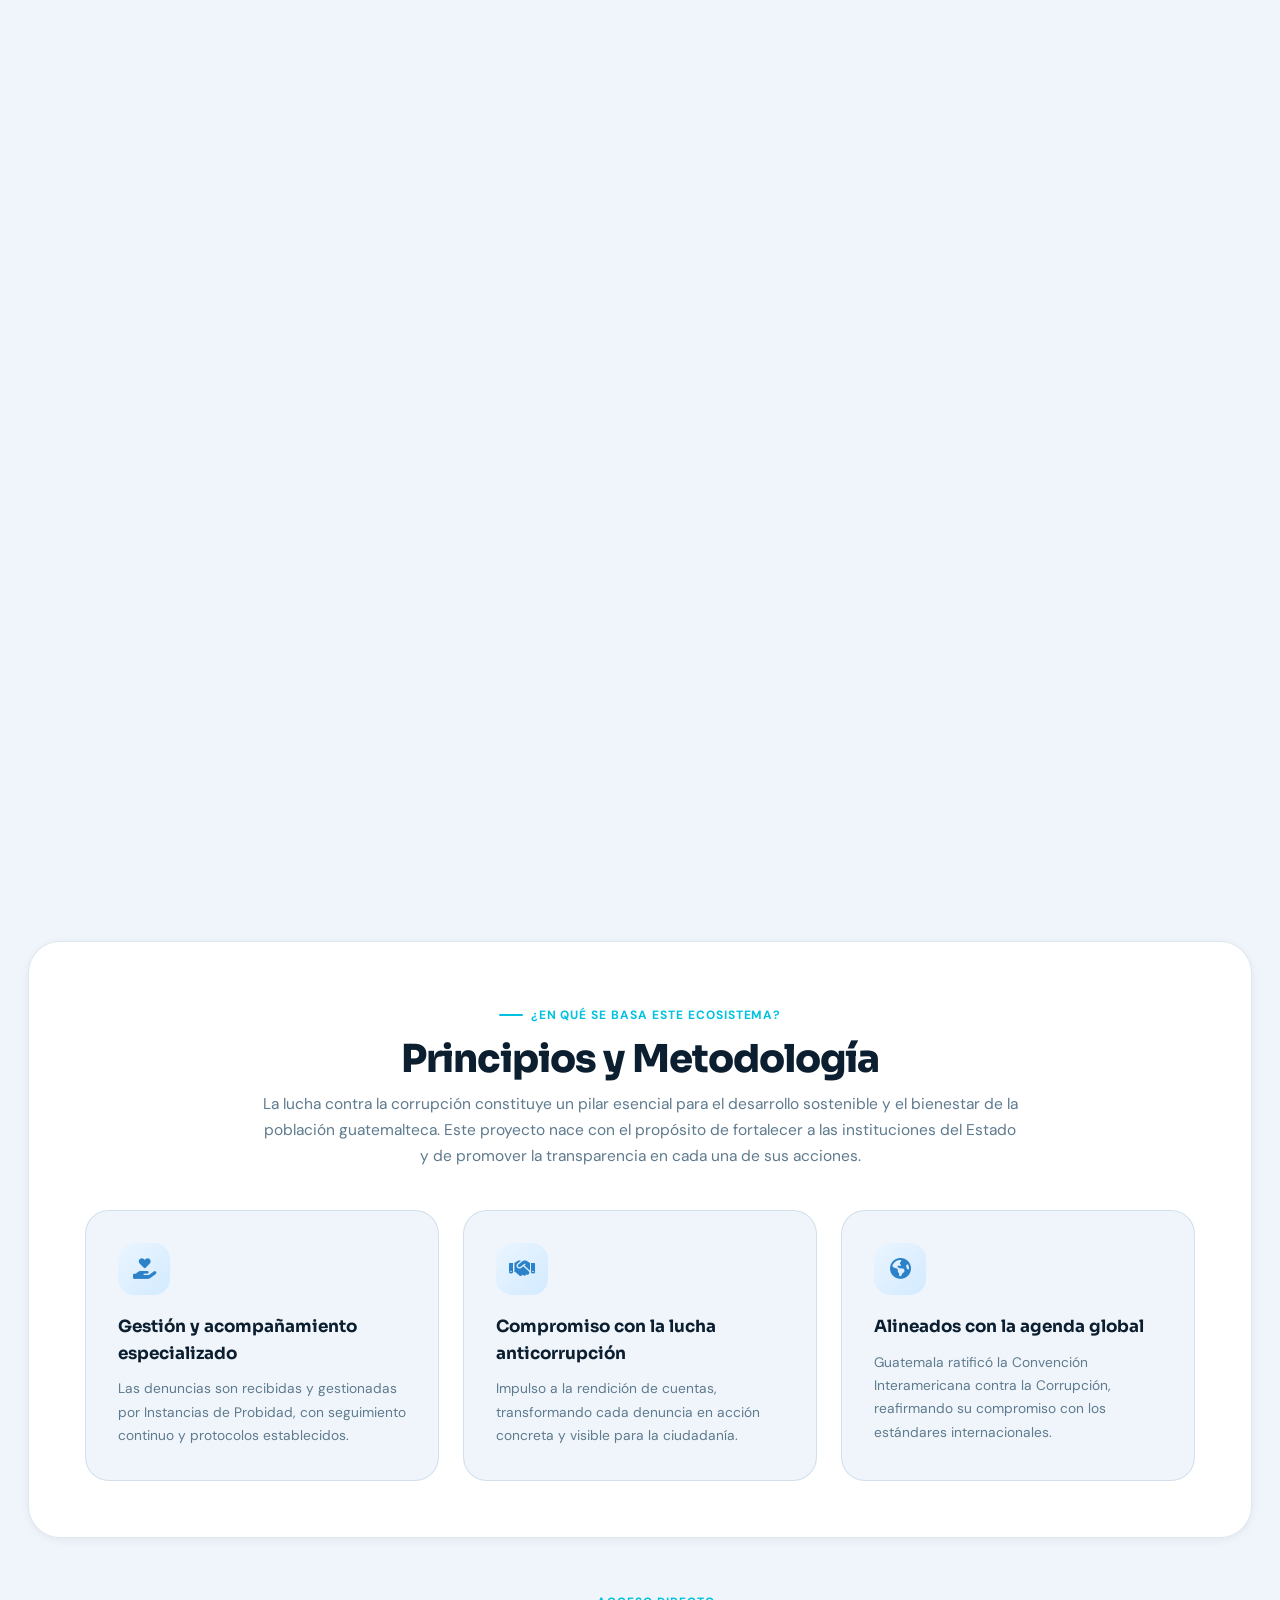
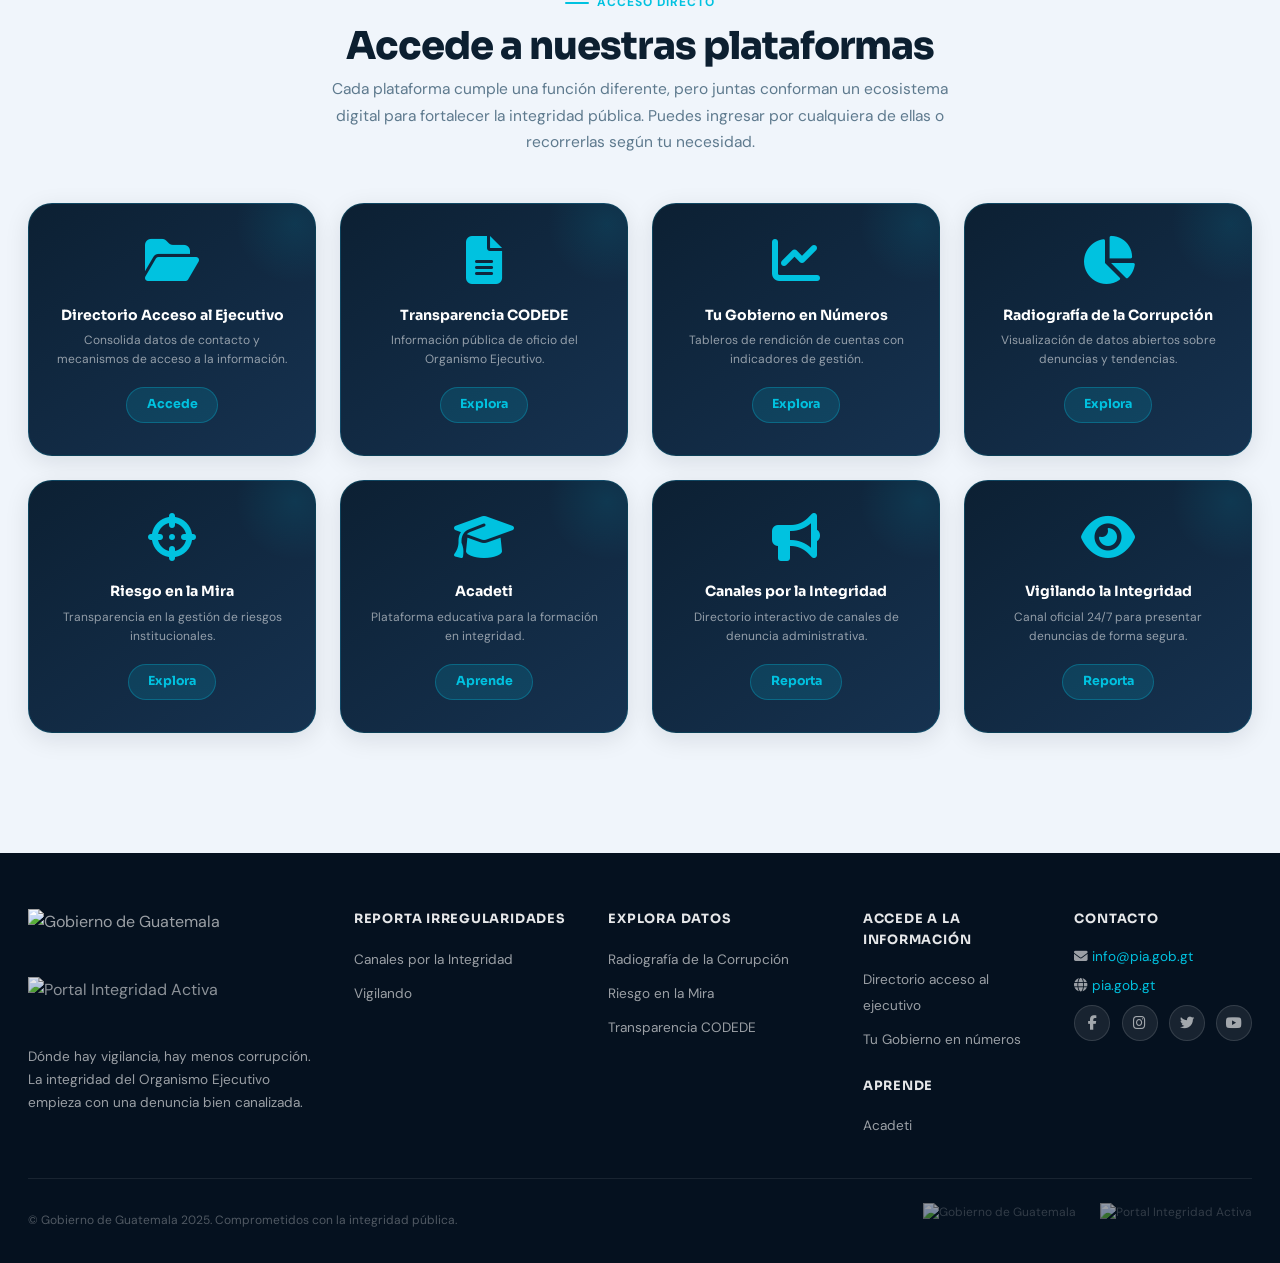
==== commit 1d261e71: "Add files via upload" ====
--- a/index.html
+++ b/index.html
@@ -1836,56 +1836,56 @@
                 <i class="fas fa-folder-open"></i>
                 <div class="logo-card-name">Directorio Acceso al Ejecutivo</div>
                 <div class="logo-card-desc">Consolida datos de contacto y mecanismos de acceso a la información.</div>
-                <span class="btn-capsula">Visitar</span>
+                <span class="btn-capsula">Accede</span>
             </a>
             <!-- Transparencia CODEDE -->
             <a href="https://accesoalejecutivo.cnc.gob.gt/home.php" target="_blank" rel="noopener noreferrer" class="logo-card">
                 <i class="fas fa-file-alt"></i>
                 <div class="logo-card-name">Transparencia CODEDE</div>
                 <div class="logo-card-desc">Información pública de oficio del Organismo Ejecutivo.</div>
-                <span class="btn-capsula">Consultar</span>
+                <span class="btn-capsula">Explora</span>
             </a>
             <!-- Tu Gobierno en Números -->
             <a href="gobierno_en_numeros/" class="logo-card">
                 <i class="fas fa-chart-line"></i>
                 <div class="logo-card-name">Tu Gobierno en Números</div>
                 <div class="logo-card-desc">Tableros de rendición de cuentas con indicadores de gestión.</div>
-                <span class="btn-capsula">Explorar</span>
+                <span class="btn-capsula">Explora</span>
             </a>
             <!-- Radiografía de la Corrupción -->
             <a href="https://radiografia.pia.gob.gt/" target="_blank" rel="noopener noreferrer" class="logo-card">
                 <i class="fas fa-chart-pie"></i>
                 <div class="logo-card-name">Radiografía de la Corrupción</div>
                 <div class="logo-card-desc">Visualización de datos abiertos sobre denuncias y tendencias.</div>
-                <span class="btn-capsula">Explorar</span>
+                <span class="btn-capsula">Explora</span>
             </a>
             <!-- Riesgo en la Mira -->
             <a href="riesgo/" class="logo-card">
                 <i class="fas fa-crosshairs"></i>
                 <div class="logo-card-name">Riesgo en la Mira</div>
                 <div class="logo-card-desc">Transparencia en la gestión de riesgos institucionales.</div>
-                <span class="btn-capsula">Ver</span>
+                <span class="btn-capsula">Explora</span>
             </a>
             <!-- Acadeti -->
             <a href="https://acadeti.cnc.gob.gt/" target="_blank" rel="noopener noreferrer" class="logo-card">
                 <i class="fas fa-graduation-cap"></i>
                 <div class="logo-card-name">Acadeti</div>
                 <div class="logo-card-desc">Plataforma educativa para la formación en integridad.</div>
-                <span class="btn-capsula">Entrar</span>
+                <span class="btn-capsula">Aprende</span>
             </a>
             <!-- Canales por la Integridad -->
             <a href="canales-por-la-integridad/" class="logo-card">
                 <i class="fas fa-bullhorn"></i>
                 <div class="logo-card-name">Canales por la Integridad</div>
                 <div class="logo-card-desc">Directorio interactivo de canales de denuncia administrativa.</div>
-                <span class="btn-capsula">Visitar</span>
+                <span class="btn-capsula">Reporta</span>
             </a>
             <!-- Vigilando la Integridad -->
             <a href="https://vigilando.pia.gob.gt/#/inicio" target="_blank" rel="noopener noreferrer" class="logo-card">
                  <i class="fas fa-eye"></i>
                 <div class="logo-card-name">Vigilando la Integridad</div>
                 <div class="logo-card-desc">Canal oficial 24/7 para presentar denuncias de forma segura.</div>
-                <span class="btn-capsula">Denunciar</span>
+                <span class="btn-capsula">Reporta</span>
             </a>
         </div>
     </section>
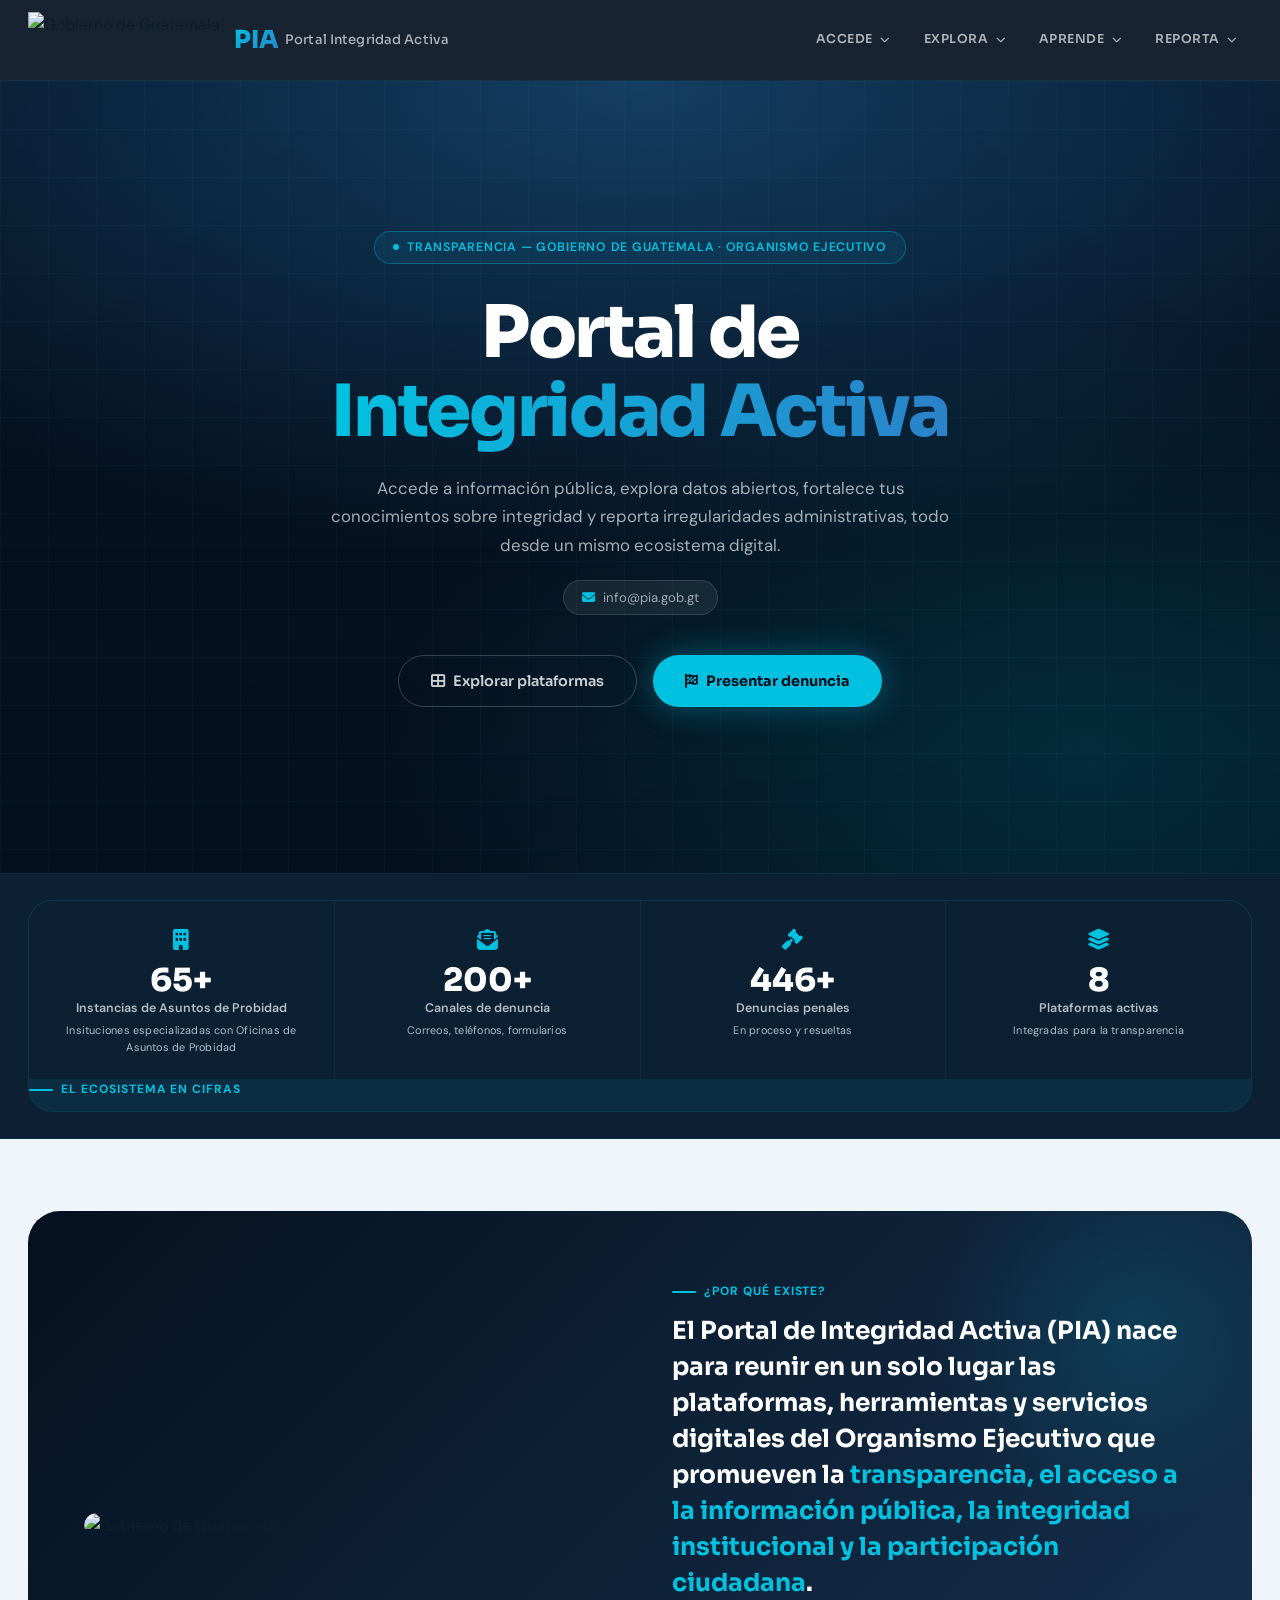
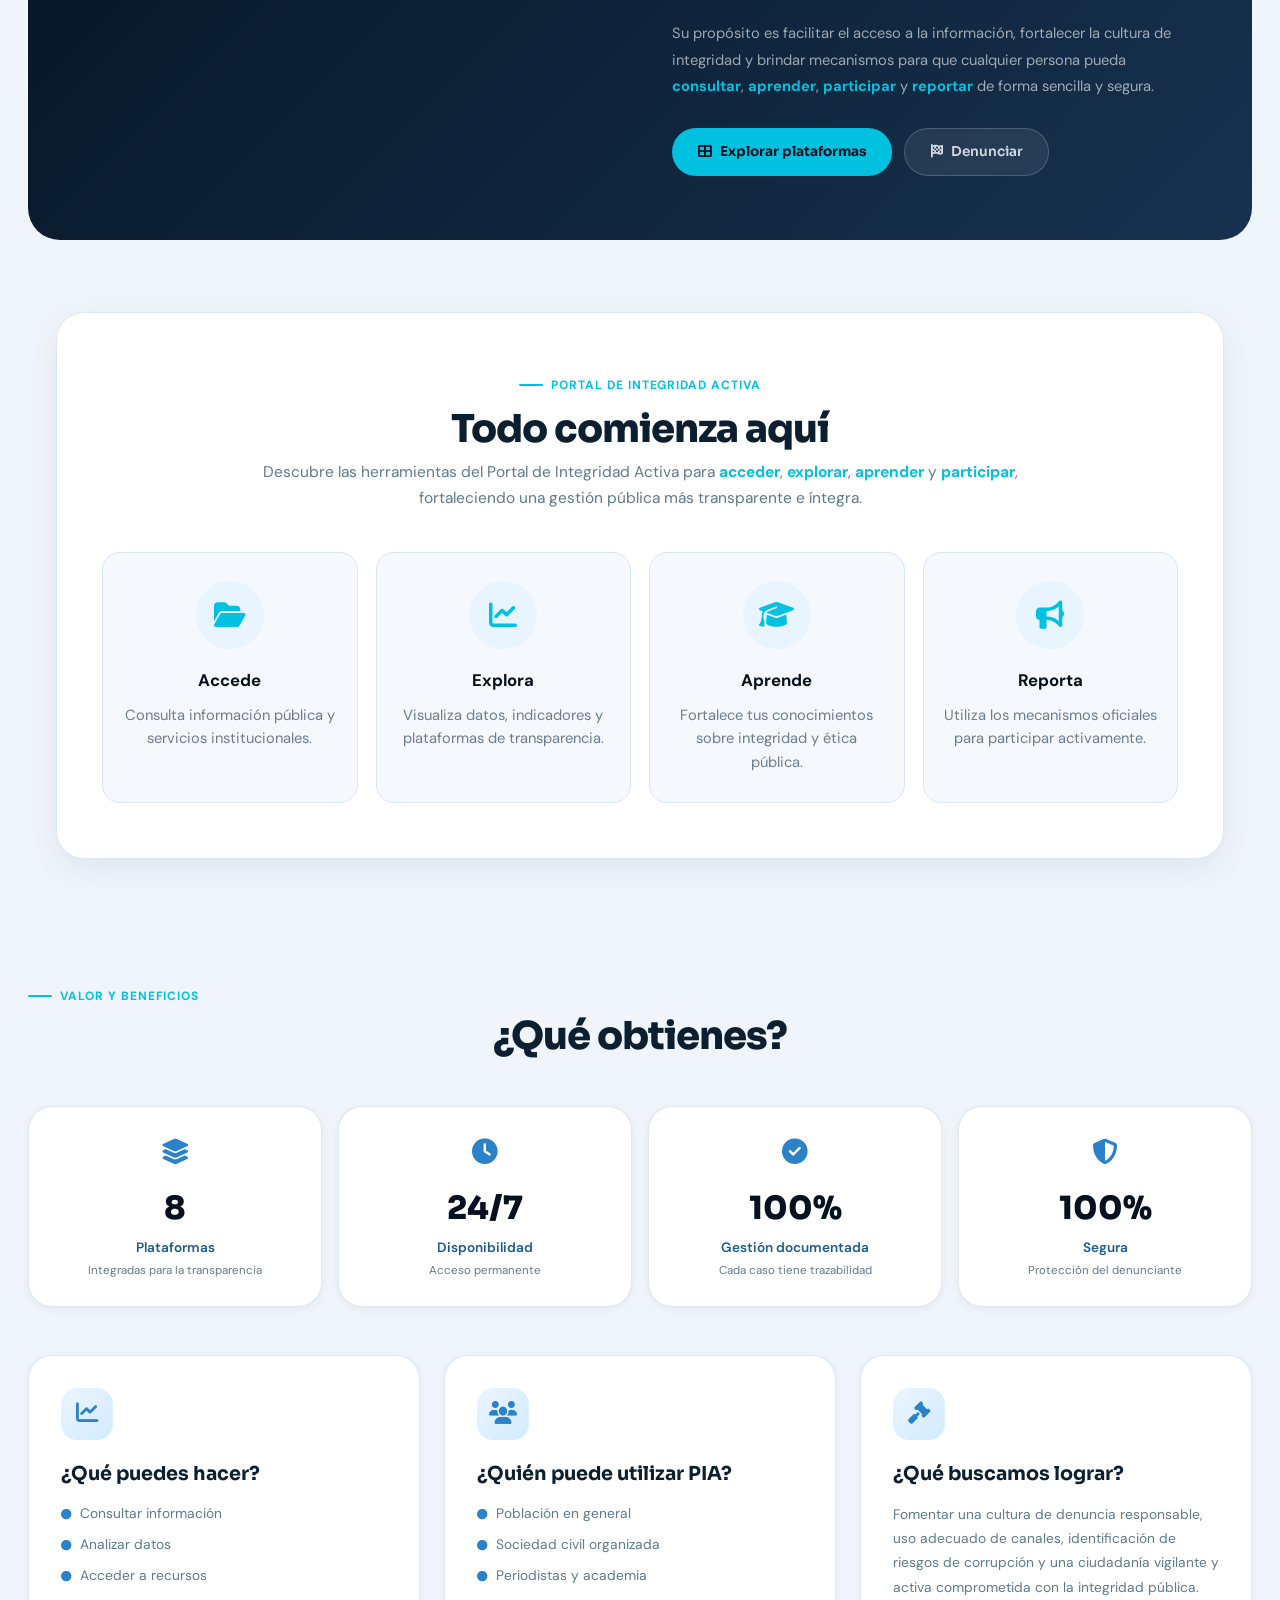
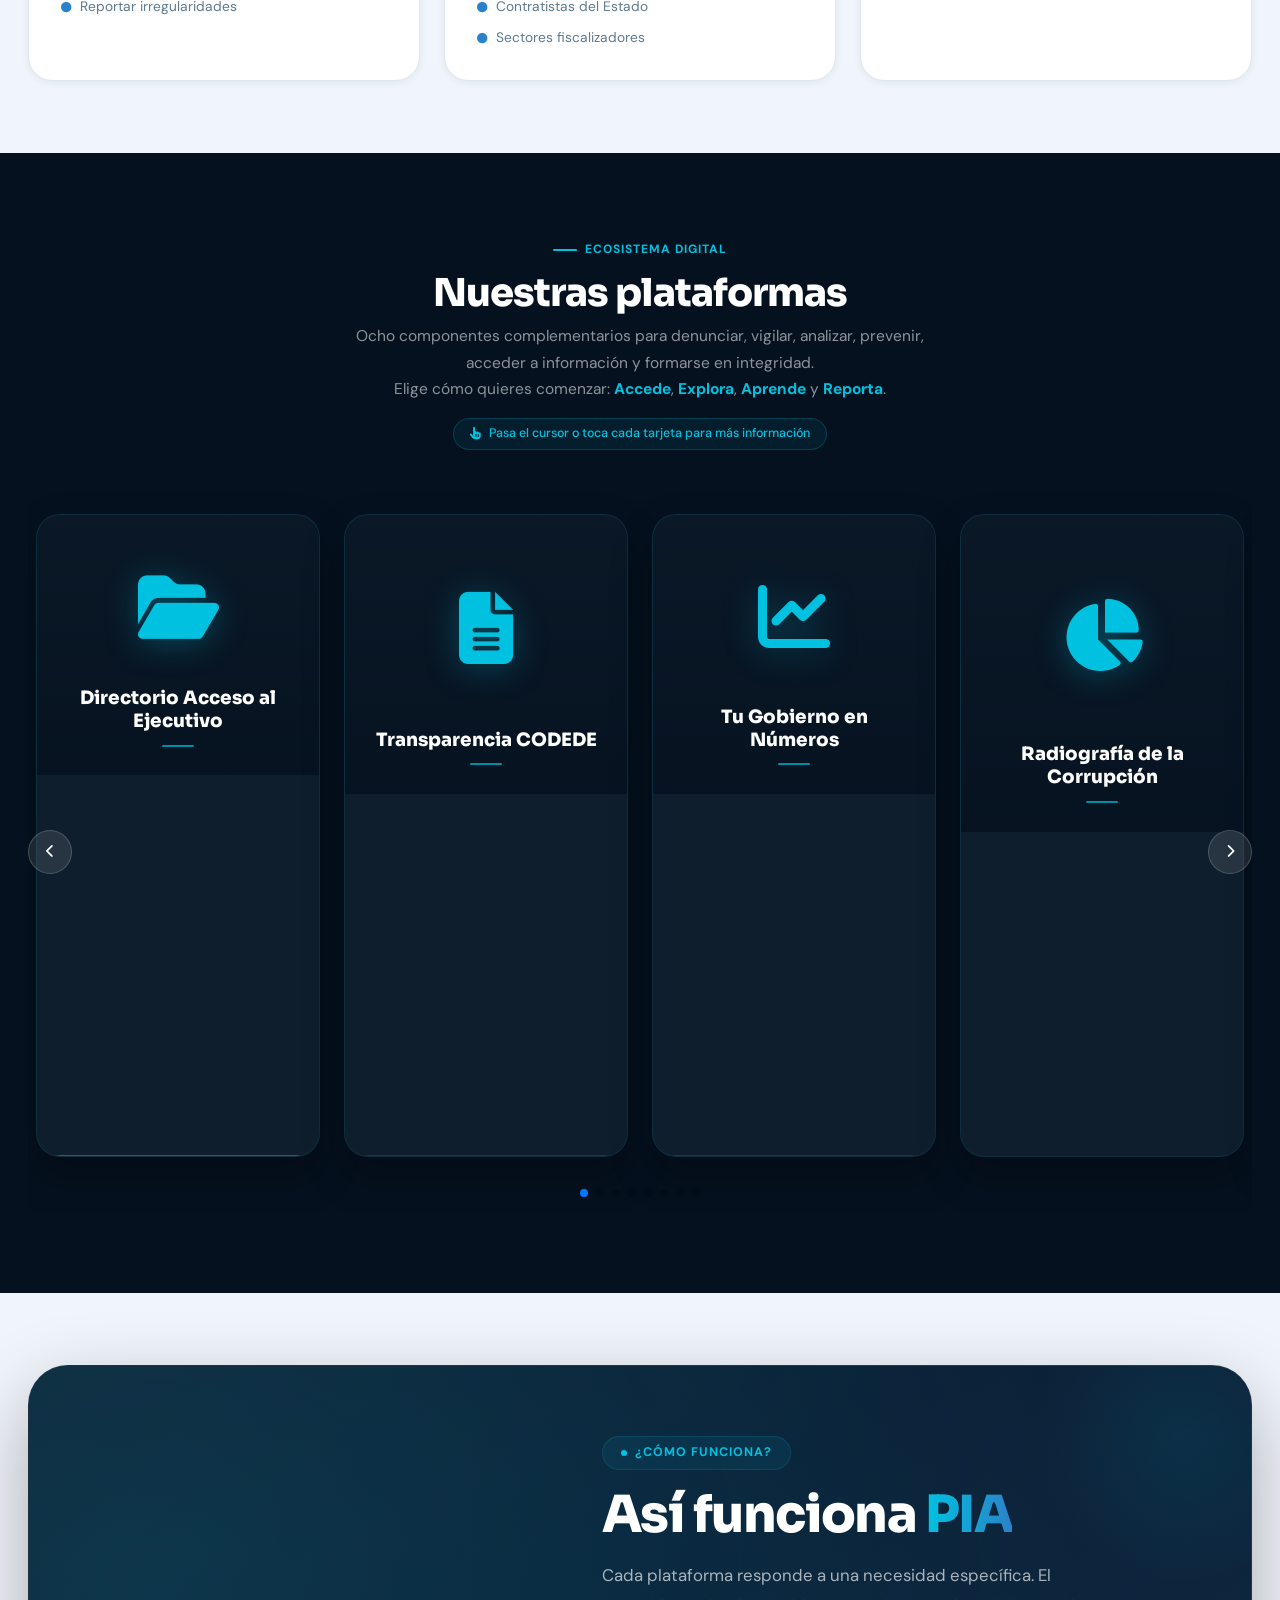
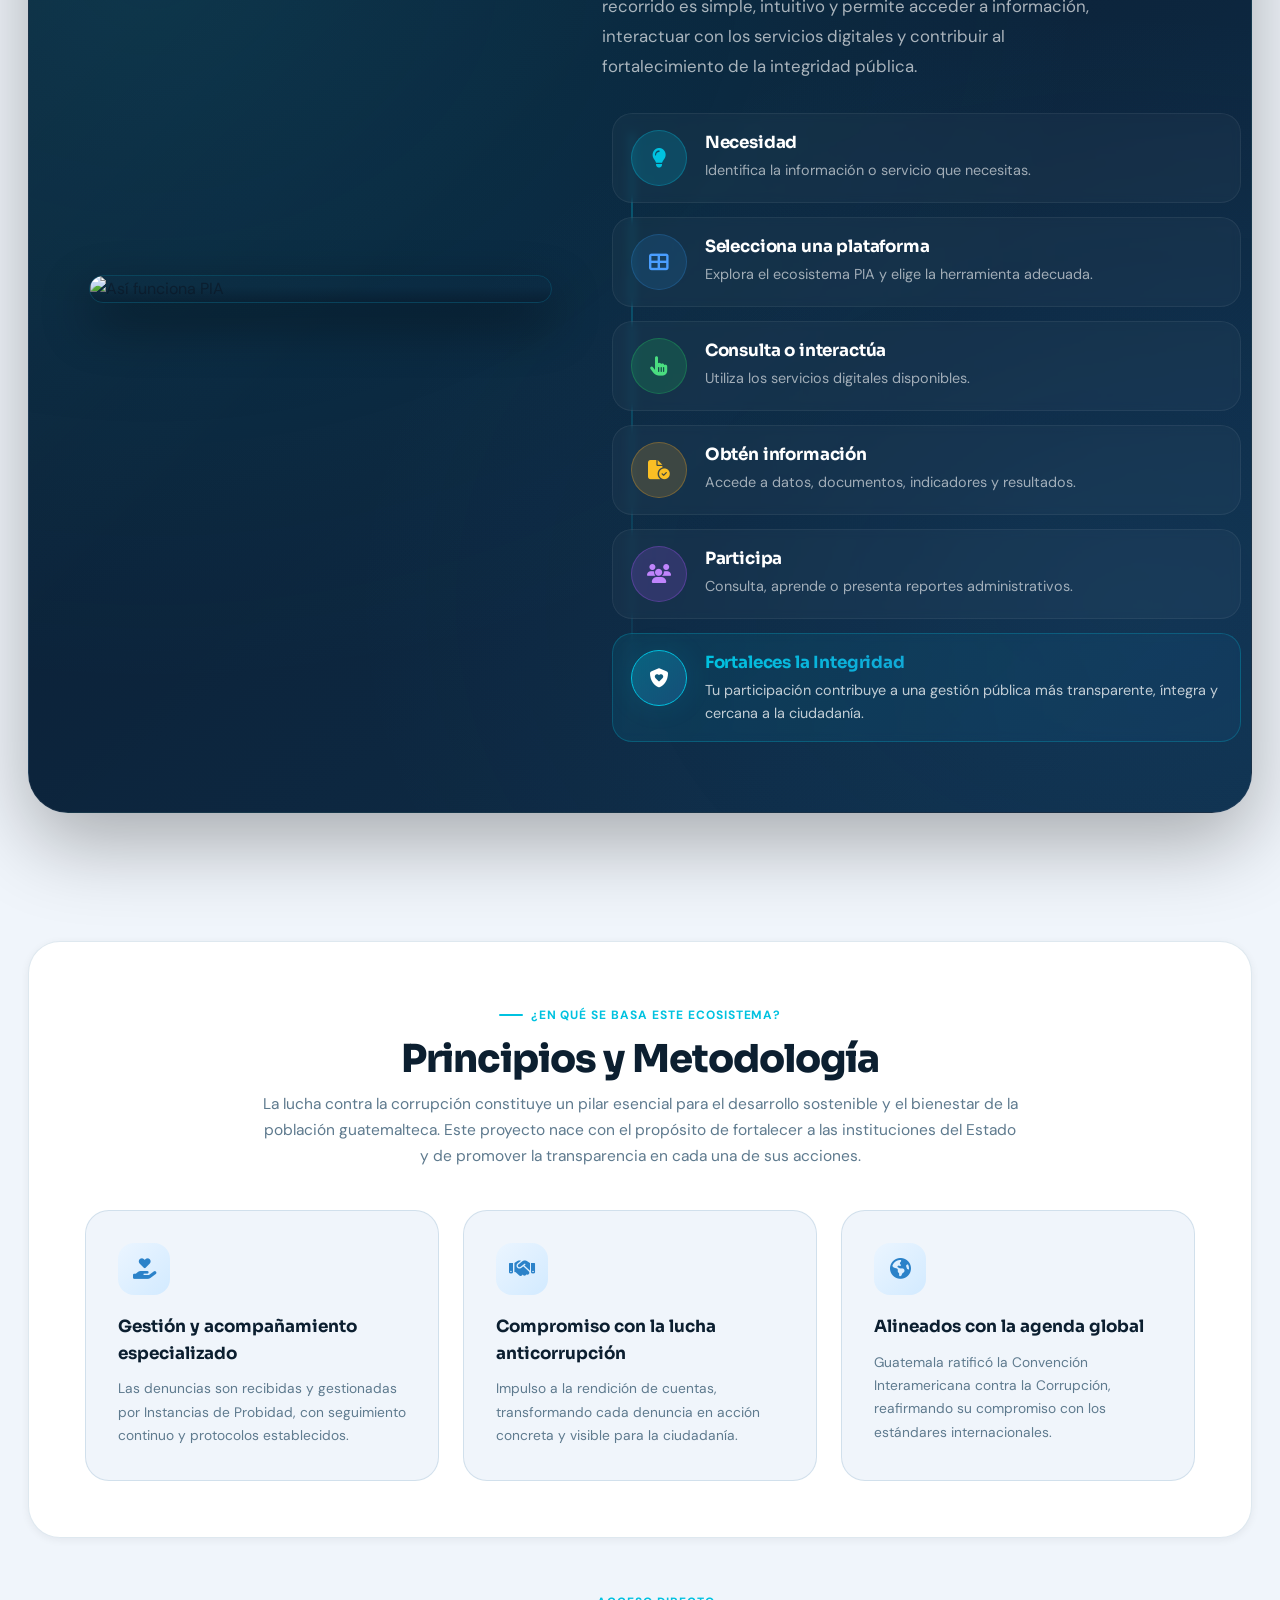
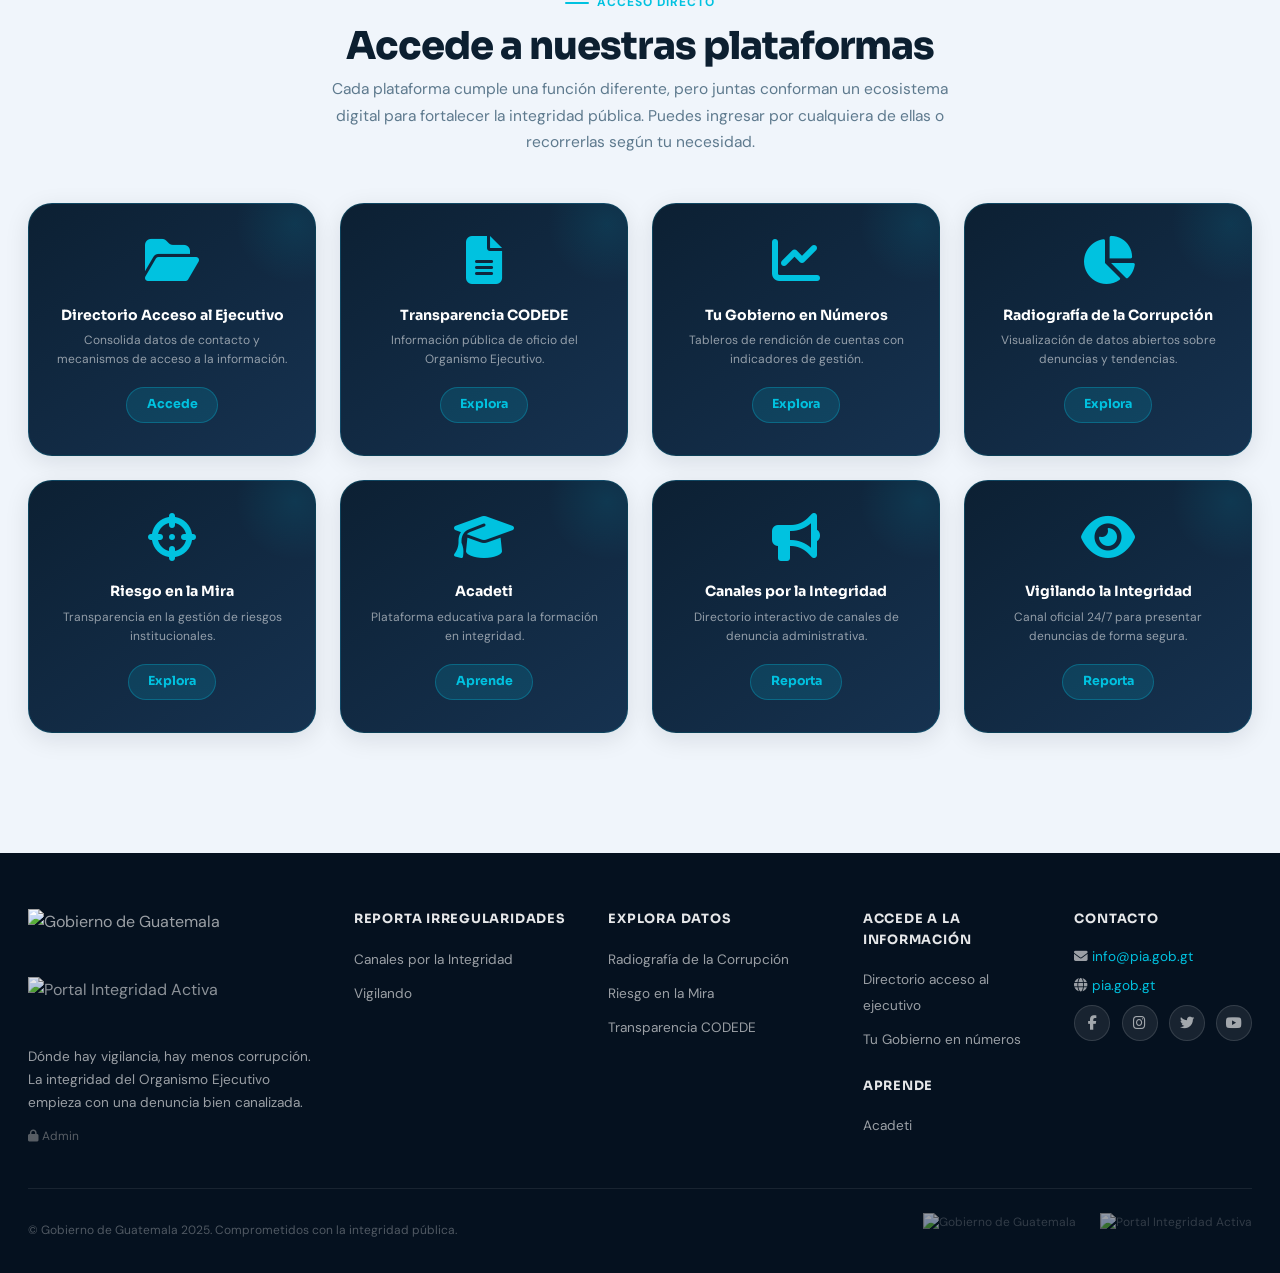
==== commit 4d694dfb: "Update index.html" ====
--- a/index.html
+++ b/index.html
@@ -1902,6 +1902,12 @@
                 <img src="https://i.postimg.cc/JnhTXzJZ/Logo-gobierno.png" alt="Gobierno de Guatemala">
                 <img src="https://i.postimg.cc/7ZfBzcr6/logo-PIA.png" alt="Portal Integridad Activa" class="logo-pia" style="height:52px; width:auto; object-fit:contain; opacity:0.9; margin-top:0.5rem;">
                 <p>Dónde hay vigilancia, hay menos corrupción. La integridad del Organismo Ejecutivo empieza con una denuncia bien canalizada.</p>
+                <!-- Enlace Admin discreto justo debajo del párrafo -->
+                <div class="footer-admin" style="margin-top:0.5rem;">
+                    <a href="/admin/" style="font-size:0.75rem; opacity:0.5; color:#aaa; text-decoration:none; transition: opacity 0.2s;">
+                        <i class="fas fa-lock"></i> Admin
+                    </a>
+                </div>
             </div>
 
             <div class="footer-col">
@@ -1957,7 +1963,6 @@
         </div>
     </div>
 </footer>
-
 <!-- ============================================================
    SCRIPTS
 ============================================================ -->
@@ -2097,4 +2102,4 @@
     cargarDatos();
 </script>
 </body>
-</html>+</html>
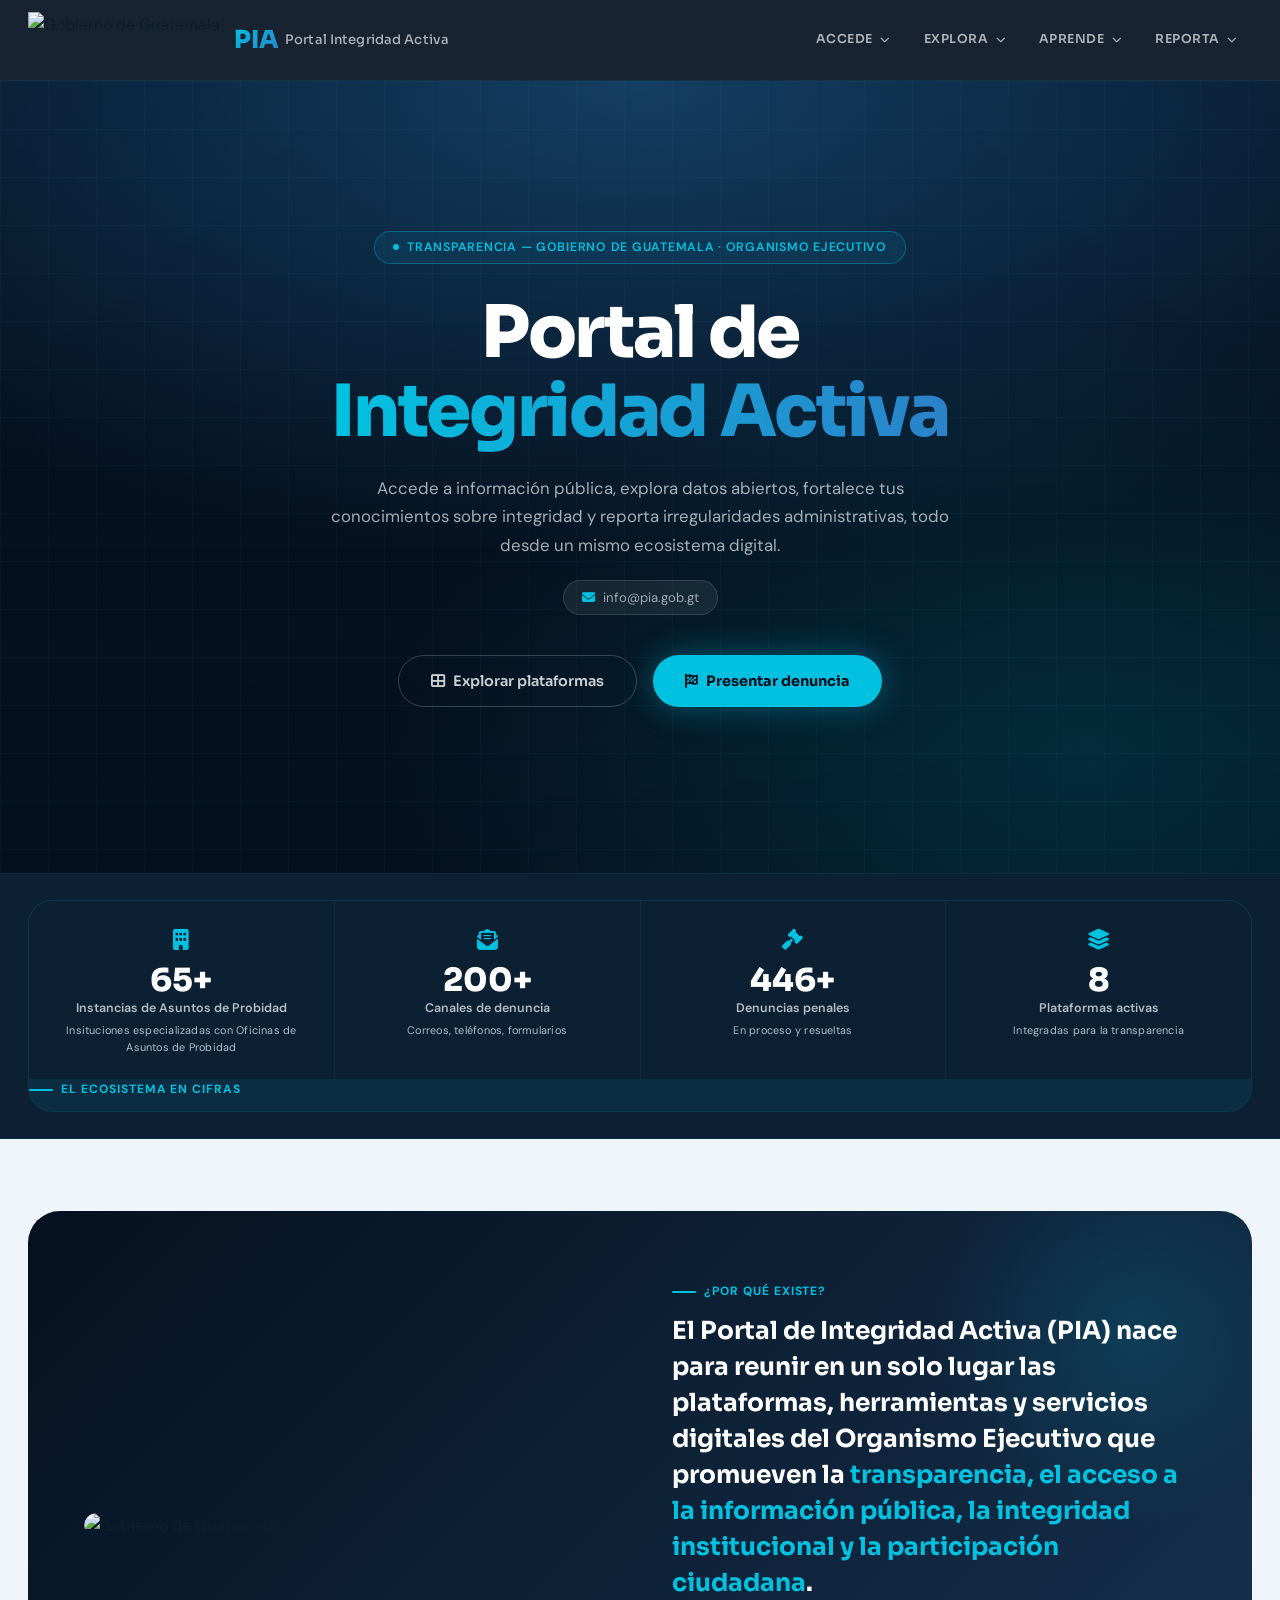
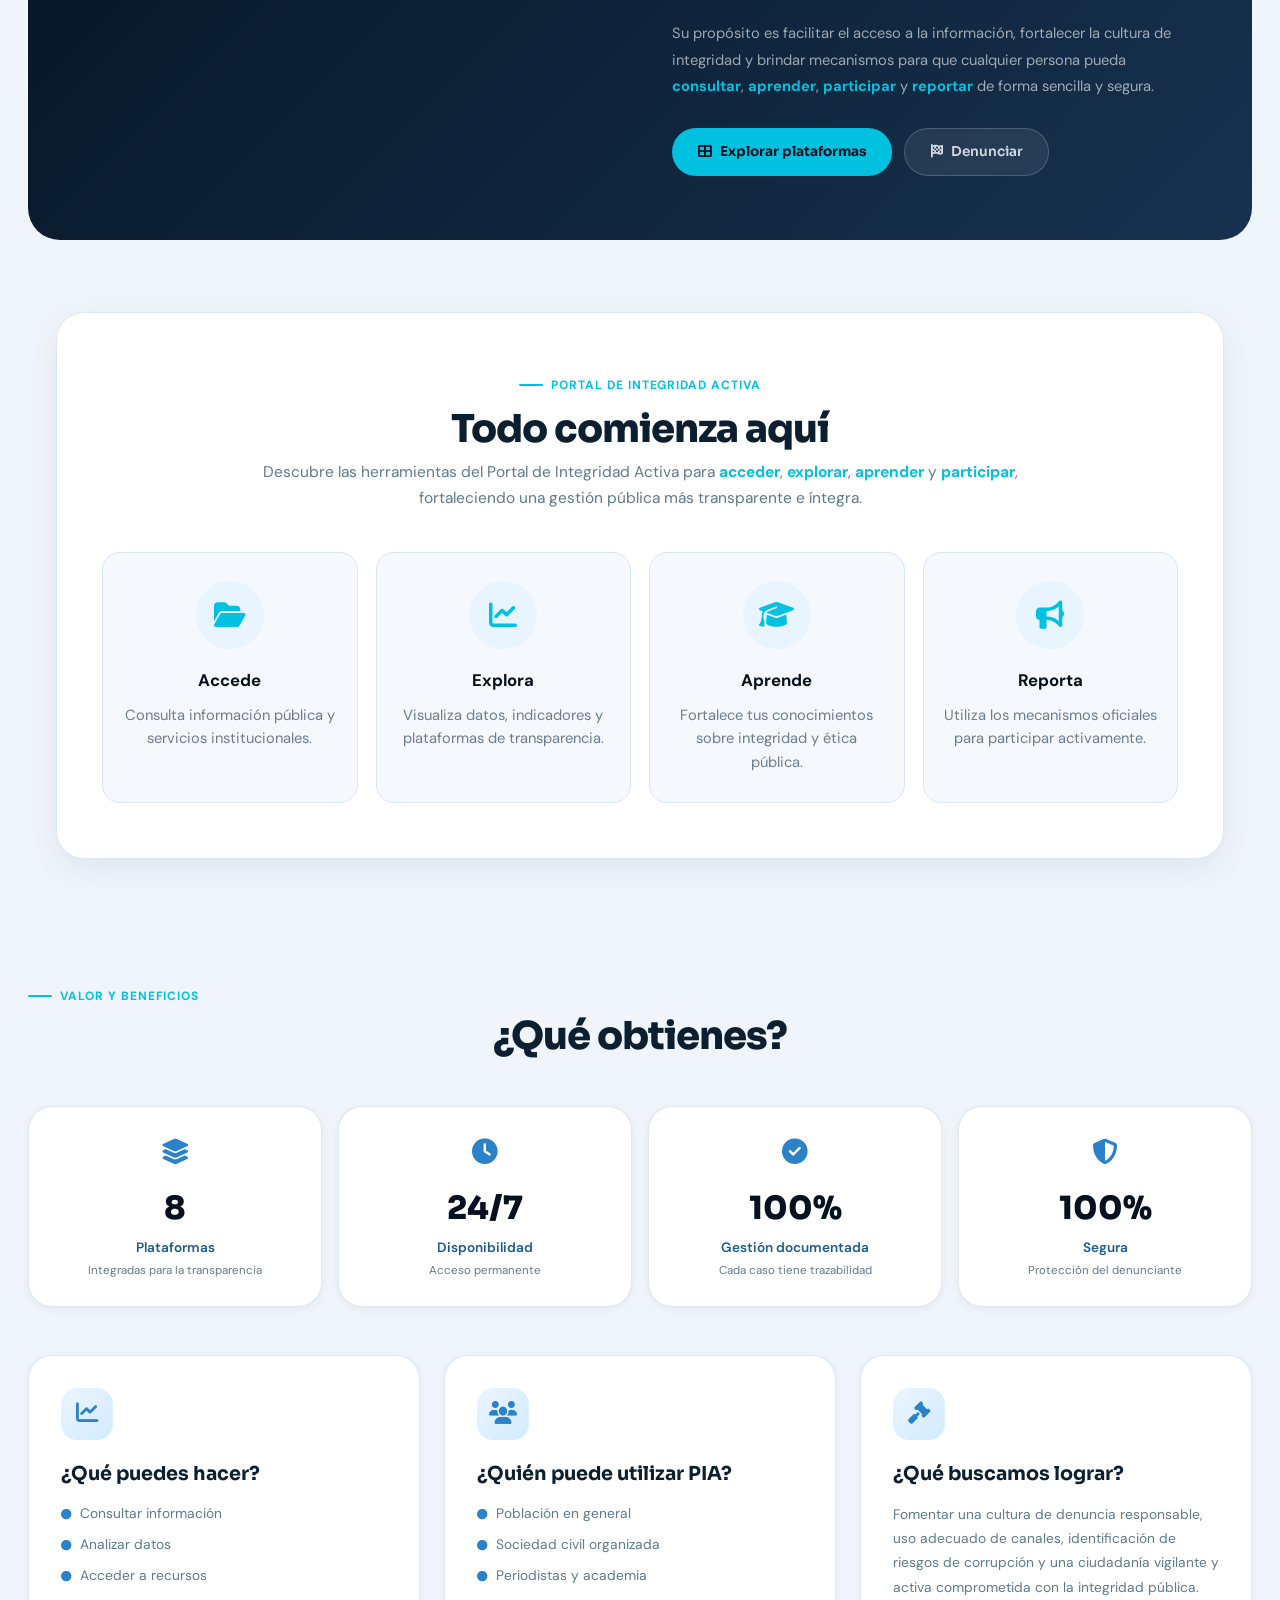
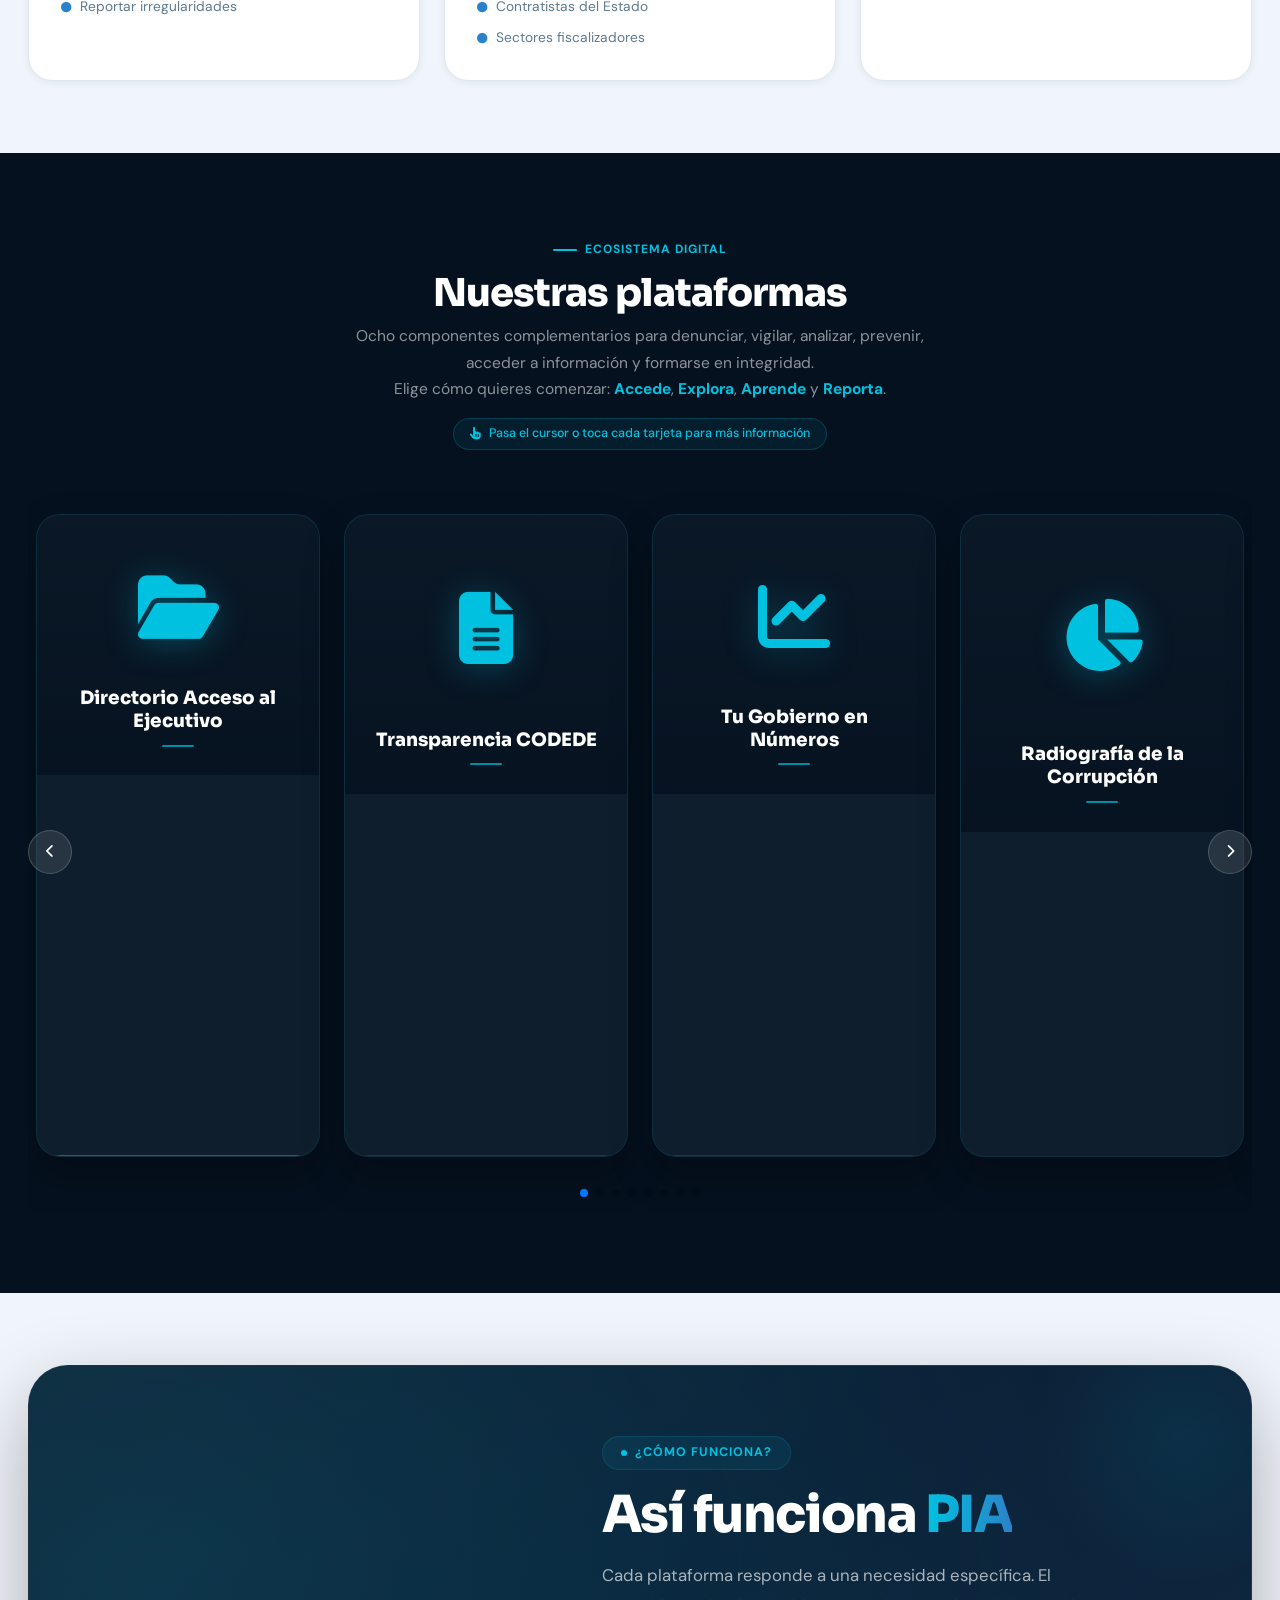
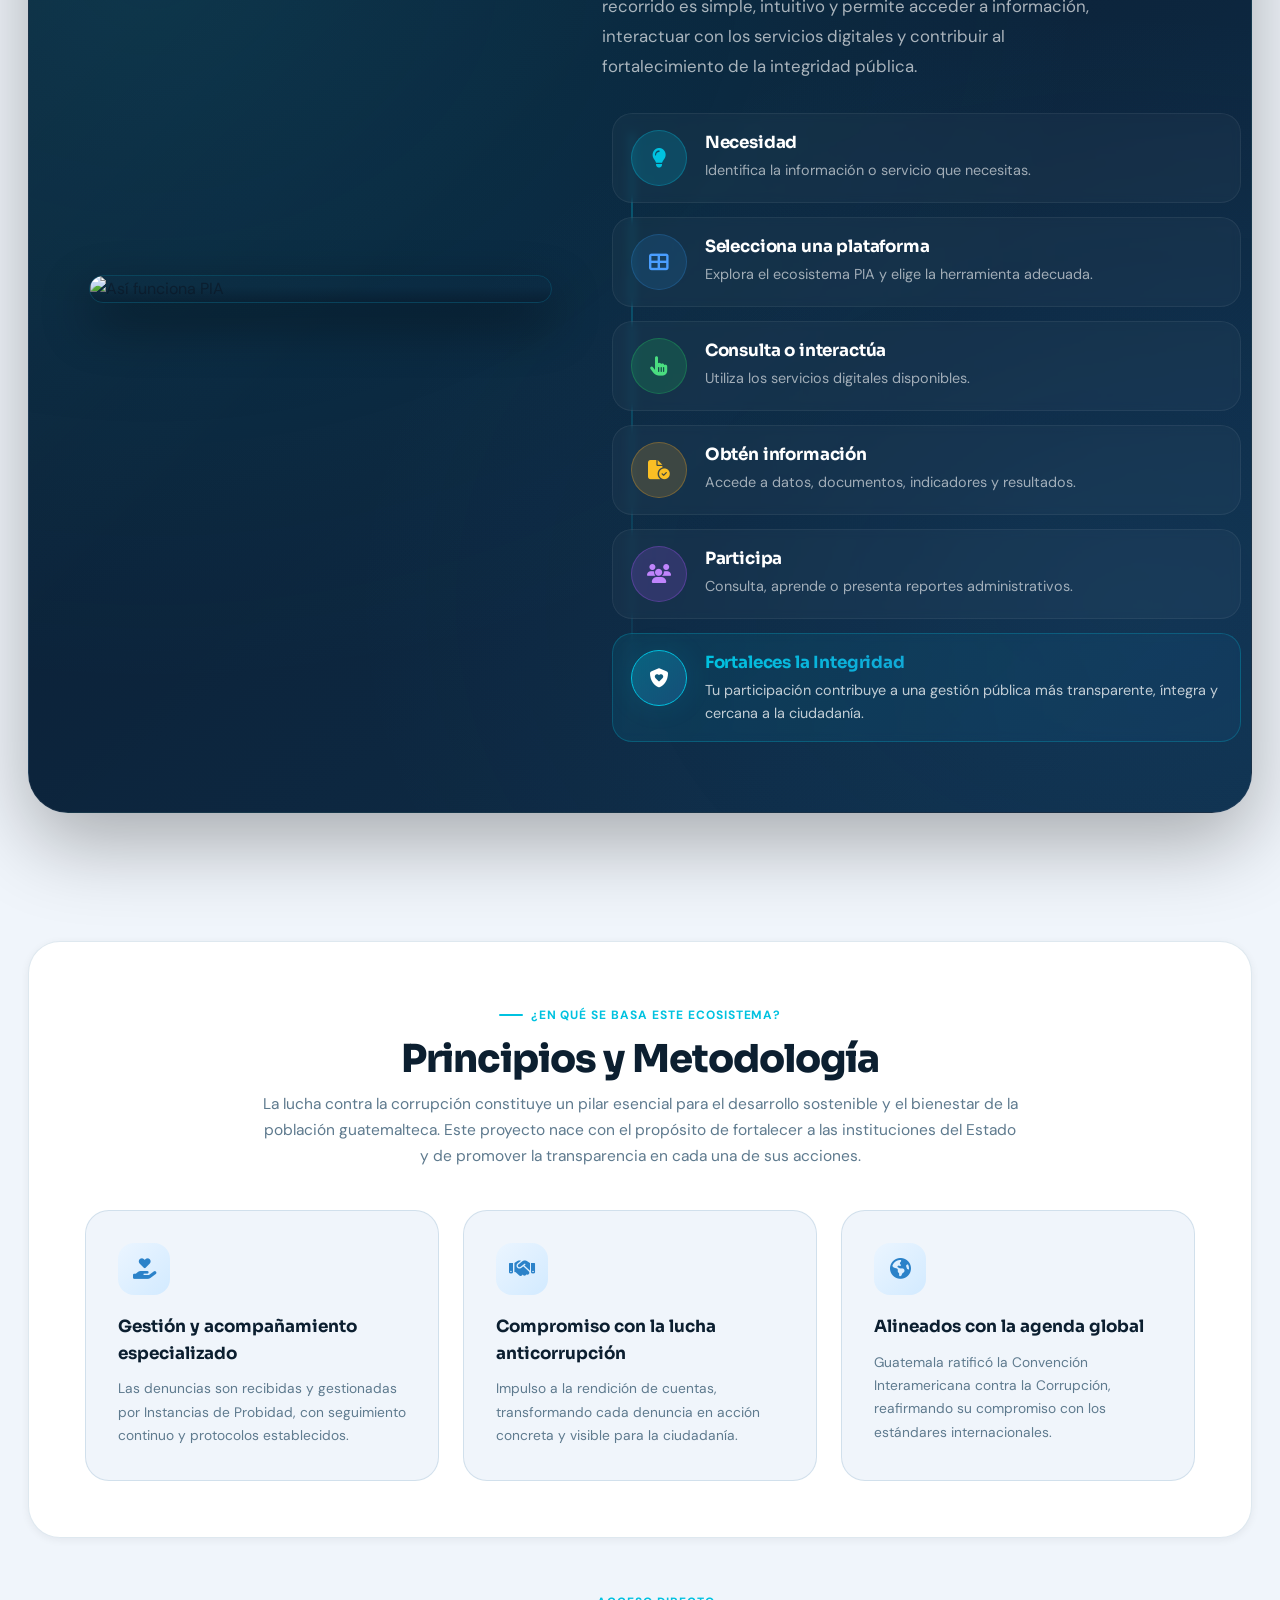
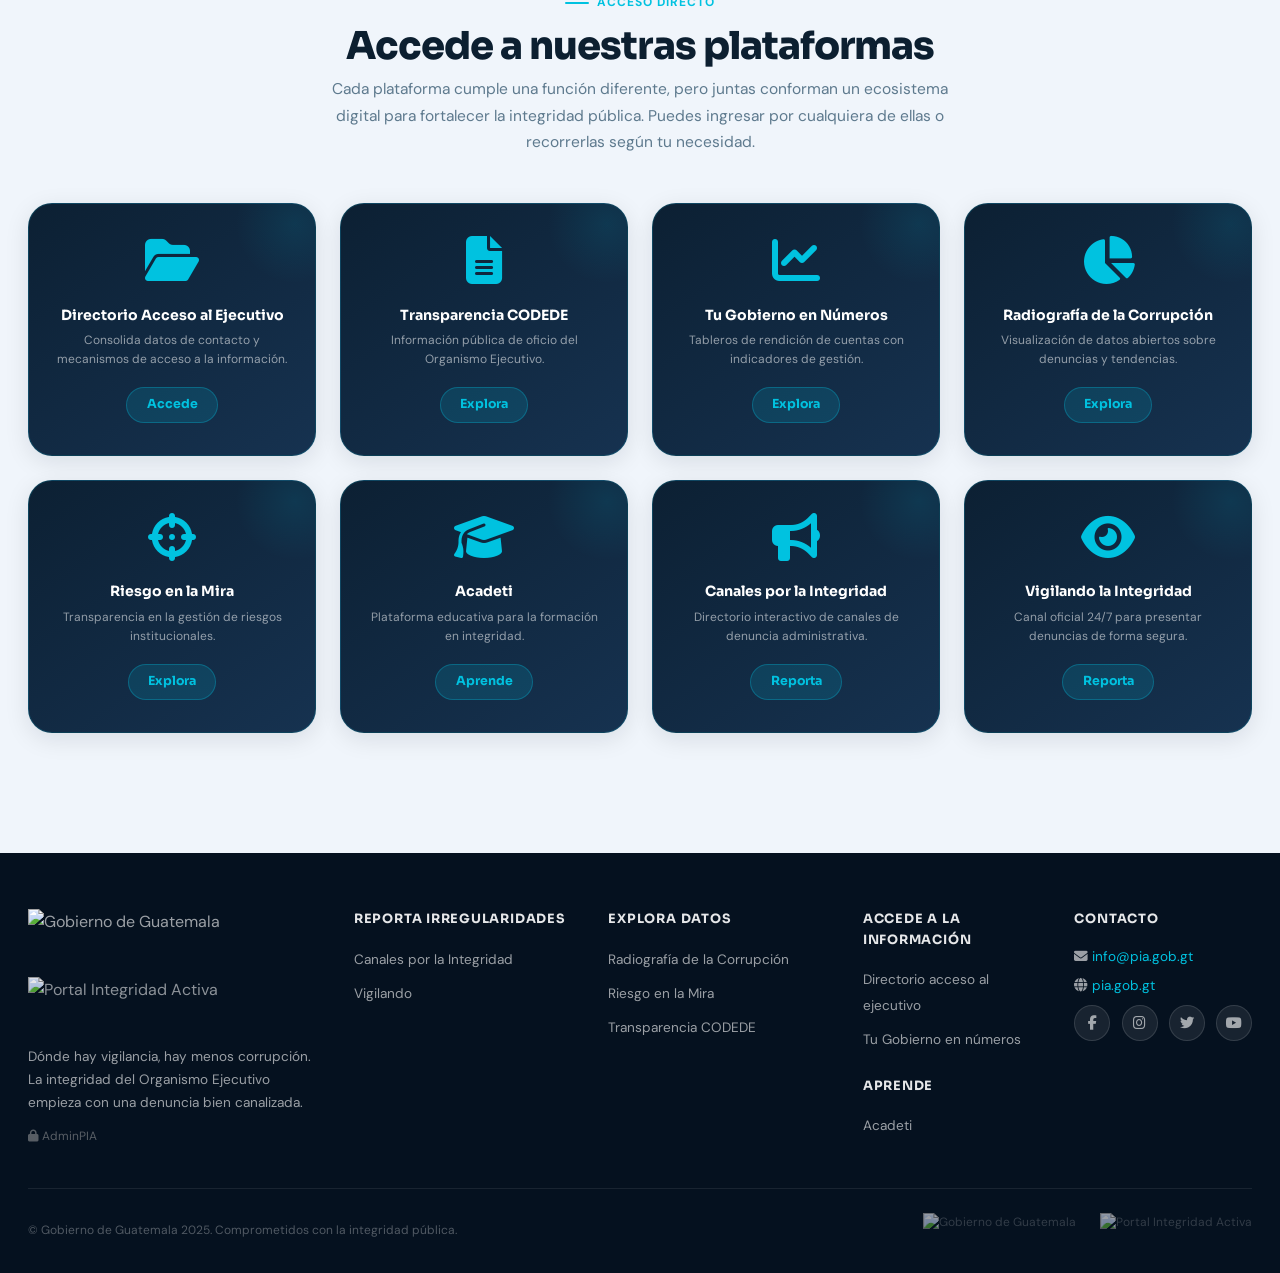
==== commit ca4bd200: "Rename Admin link to AdminPIA" ====
--- a/index.html
+++ b/index.html
@@ -1904,8 +1904,8 @@
                 <p>Dónde hay vigilancia, hay menos corrupción. La integridad del Organismo Ejecutivo empieza con una denuncia bien canalizada.</p>
                 <!-- Enlace Admin discreto justo debajo del párrafo -->
                 <div class="footer-admin" style="margin-top:0.5rem;">
-                    <a href="/admin/" style="font-size:0.75rem; opacity:0.5; color:#aaa; text-decoration:none; transition: opacity 0.2s;">
-                        <i class="fas fa-lock"></i> Admin
+                    <a href="administración/" style="font-size:0.75rem; opacity:0.5; color:#aaa; text-decoration:none; transition: opacity 0.2s;">
+                        <i class="fas fa-lock"></i> AdminPIA
                     </a>
                 </div>
             </div>
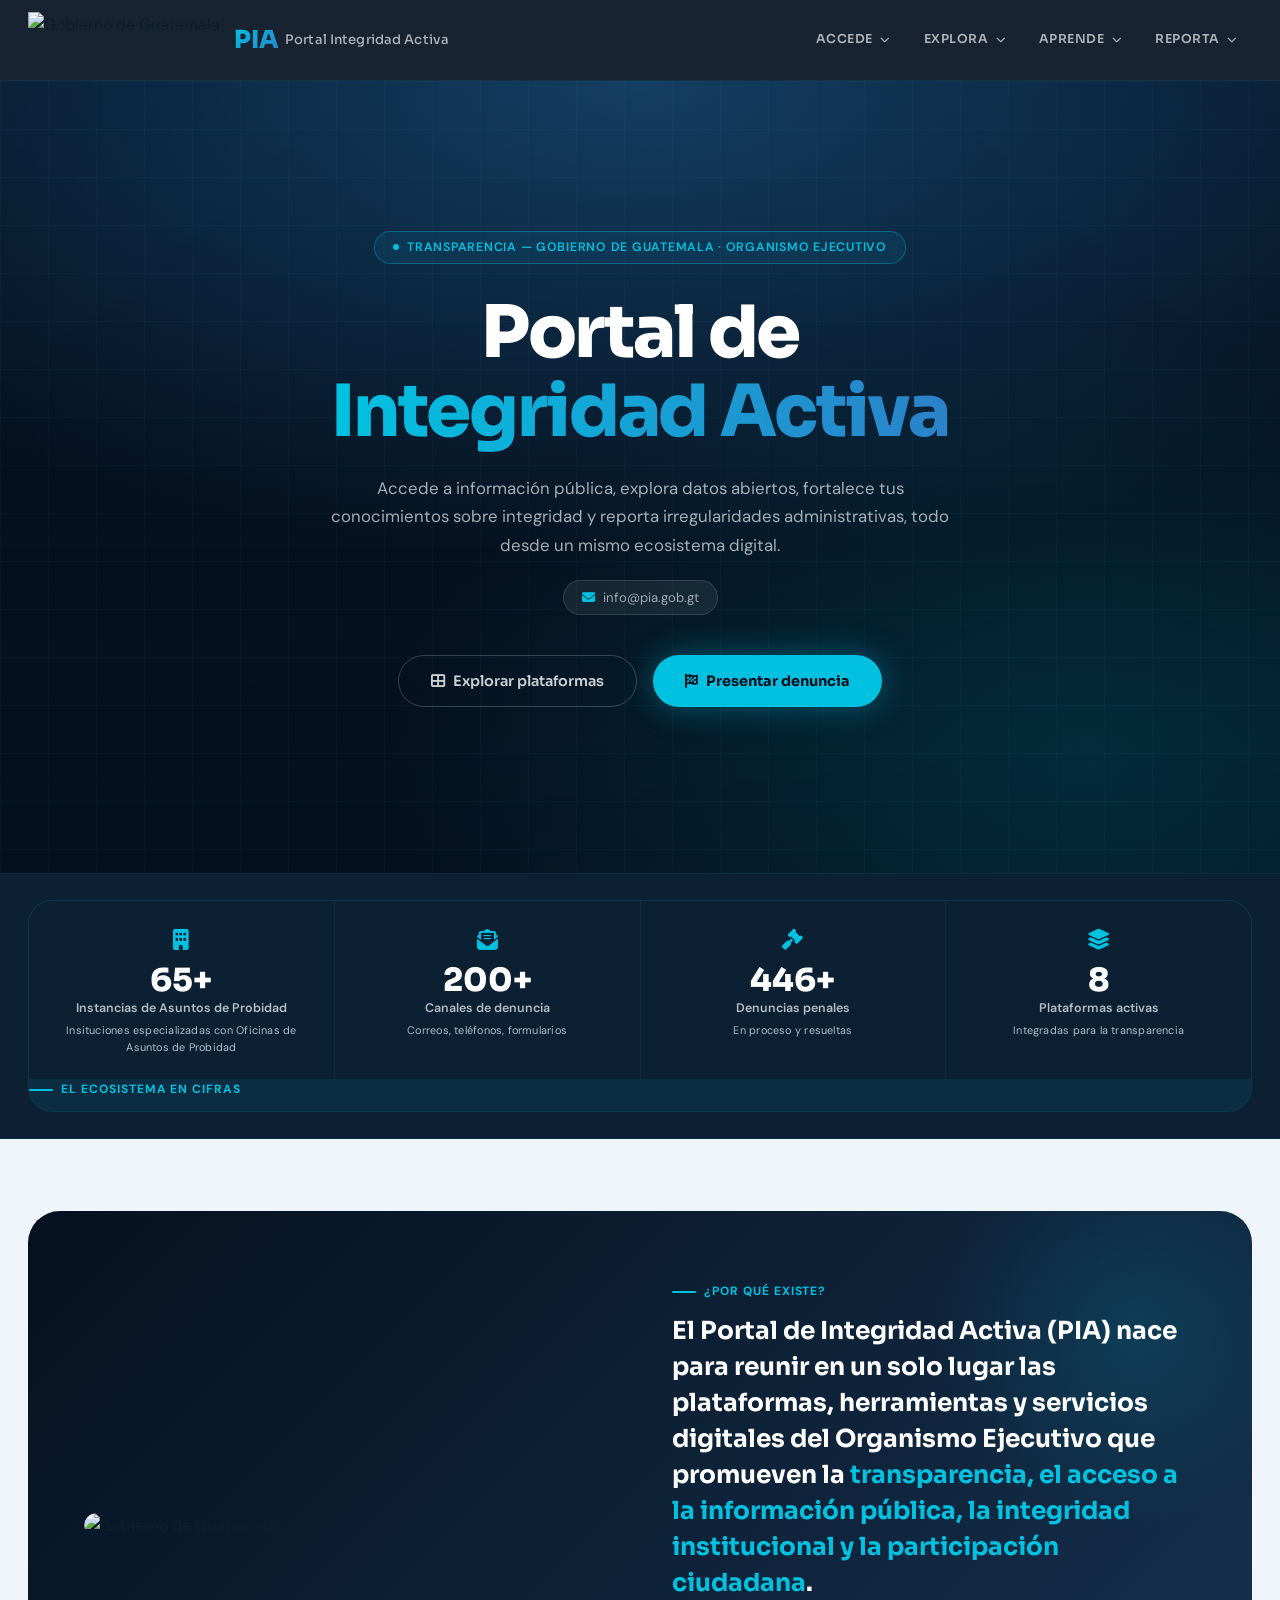
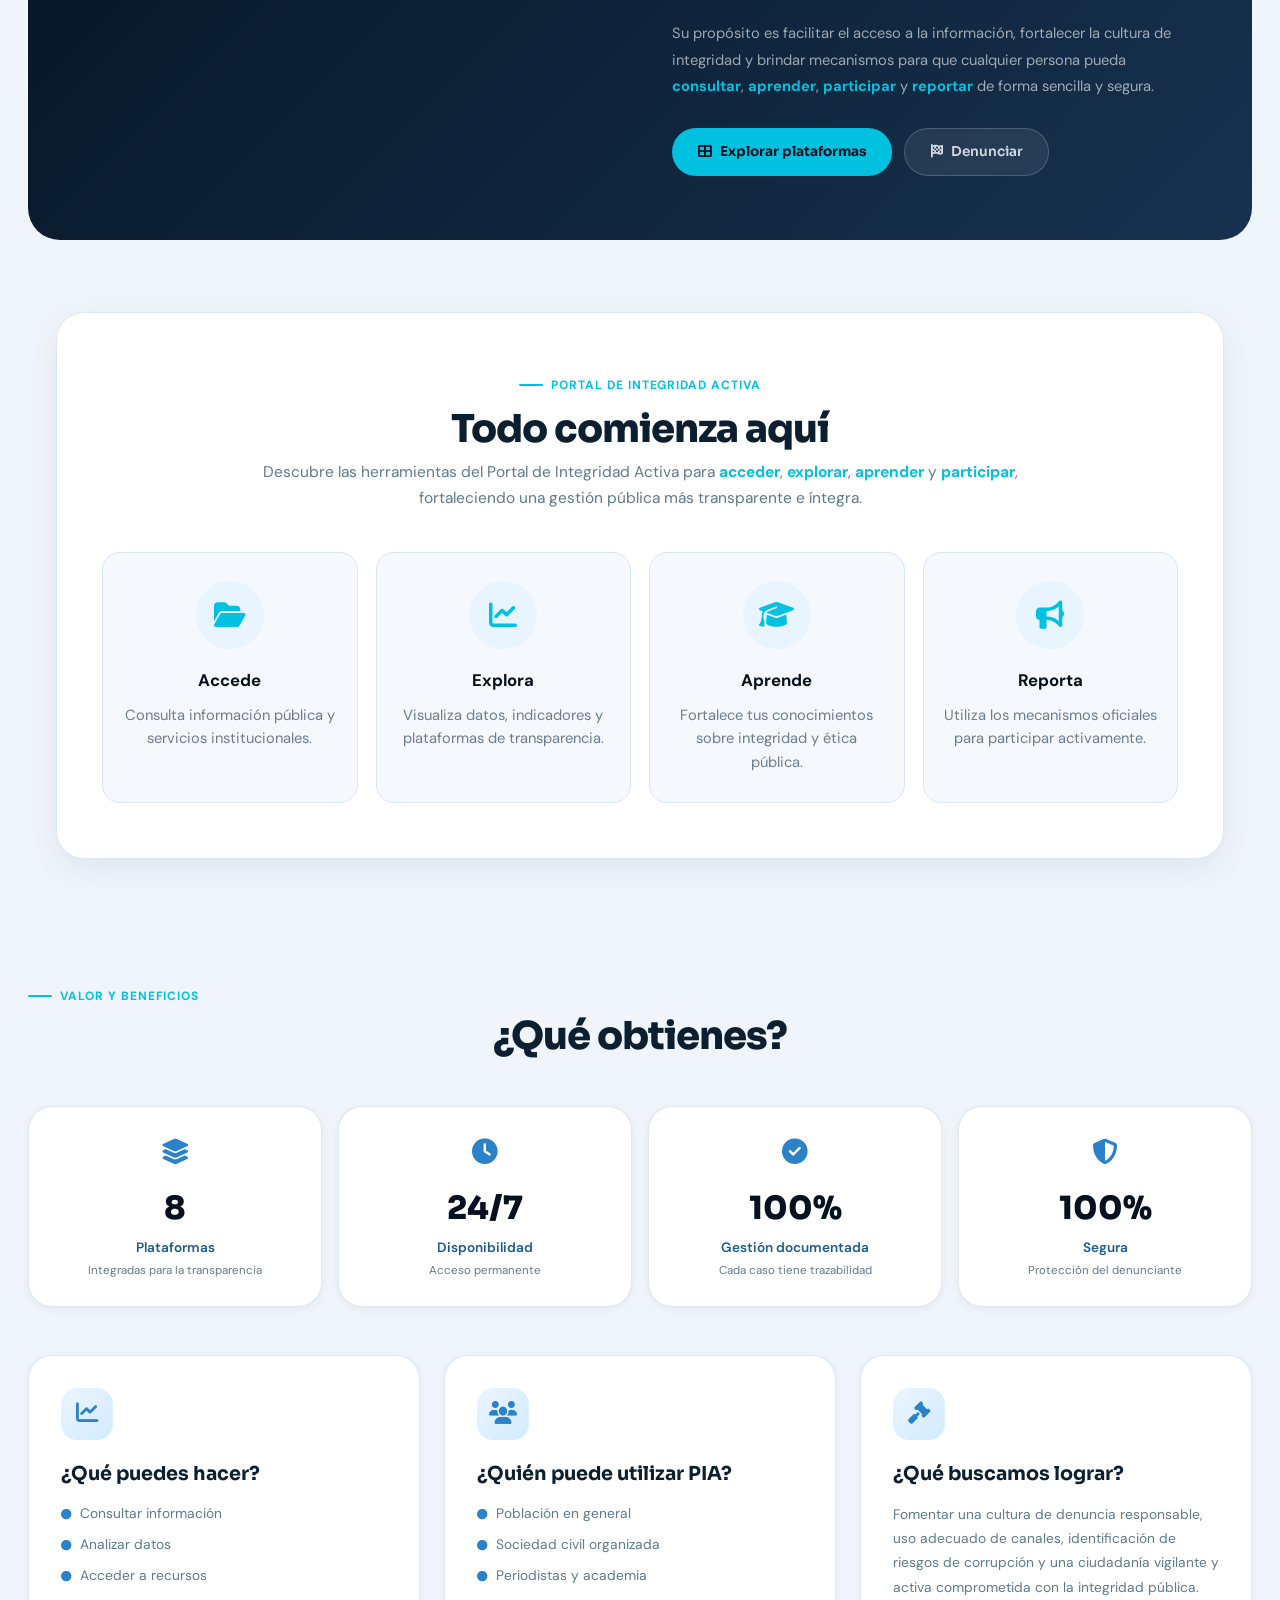
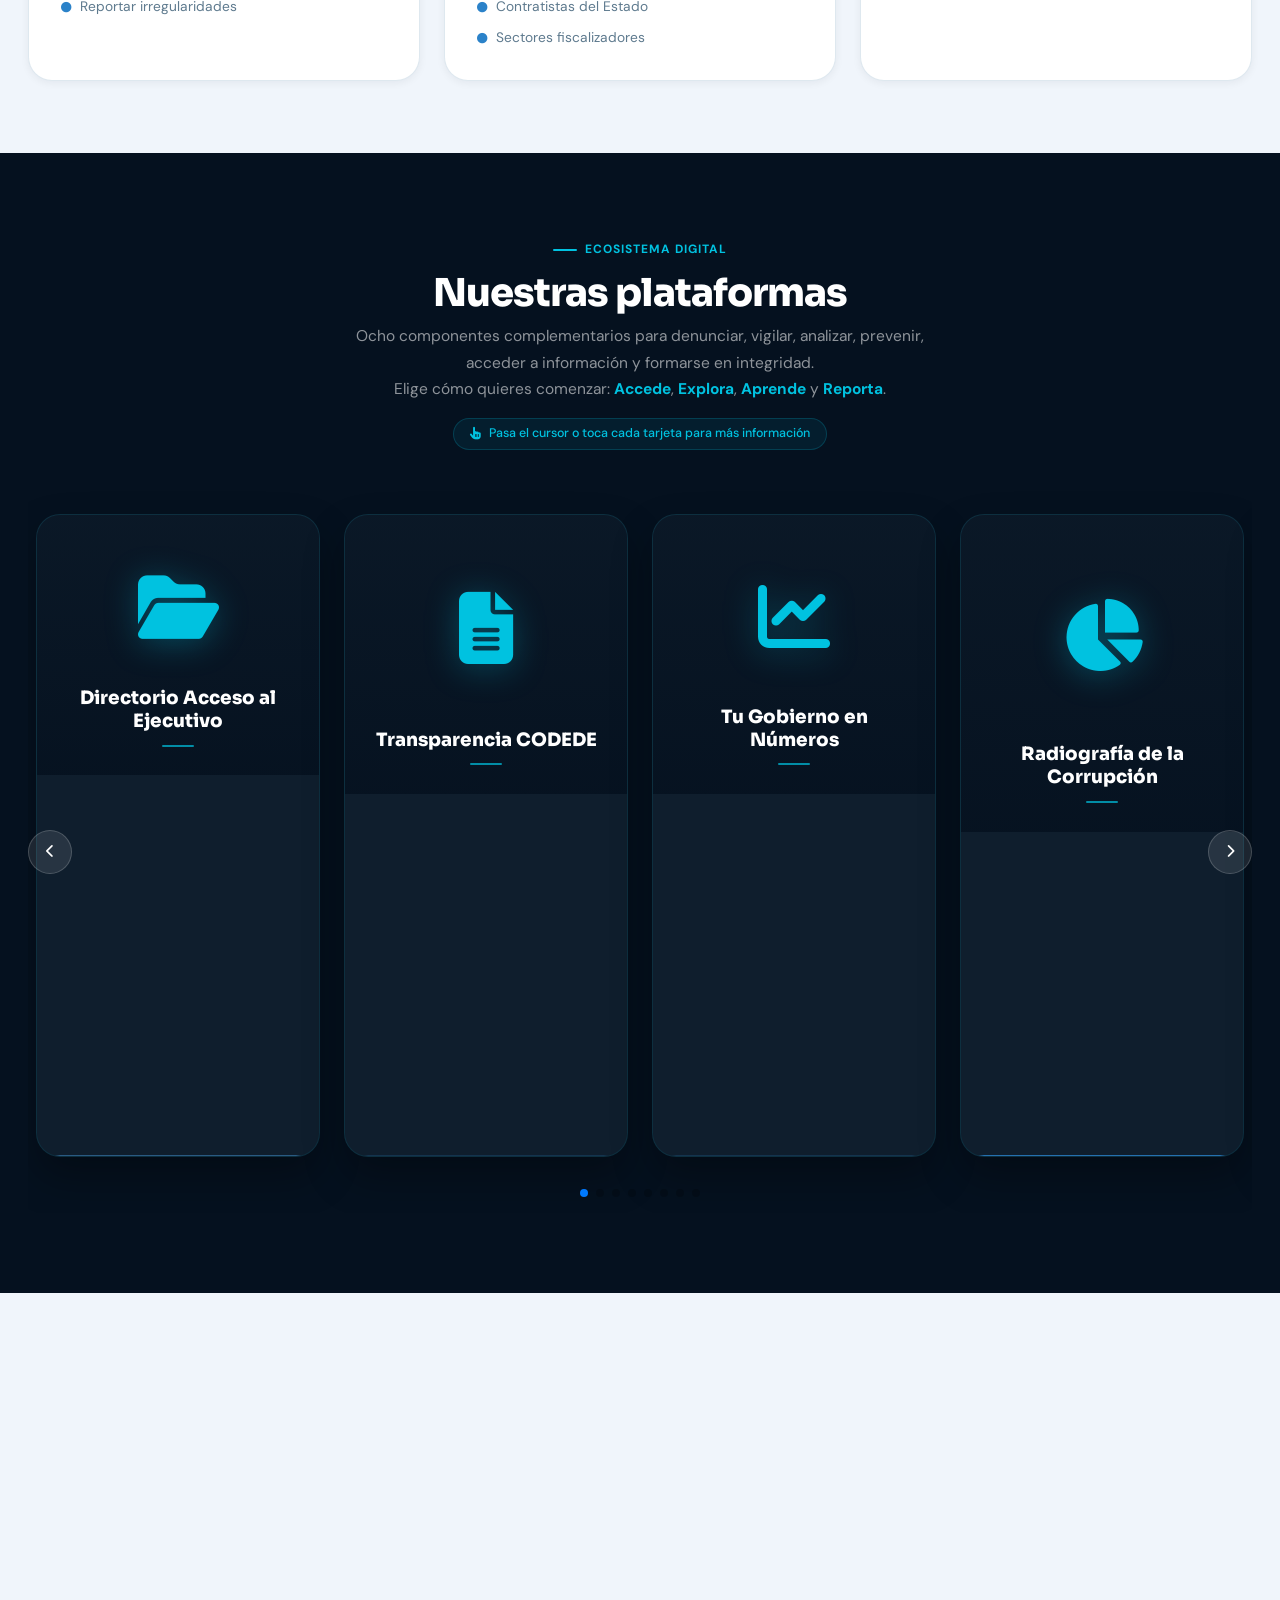
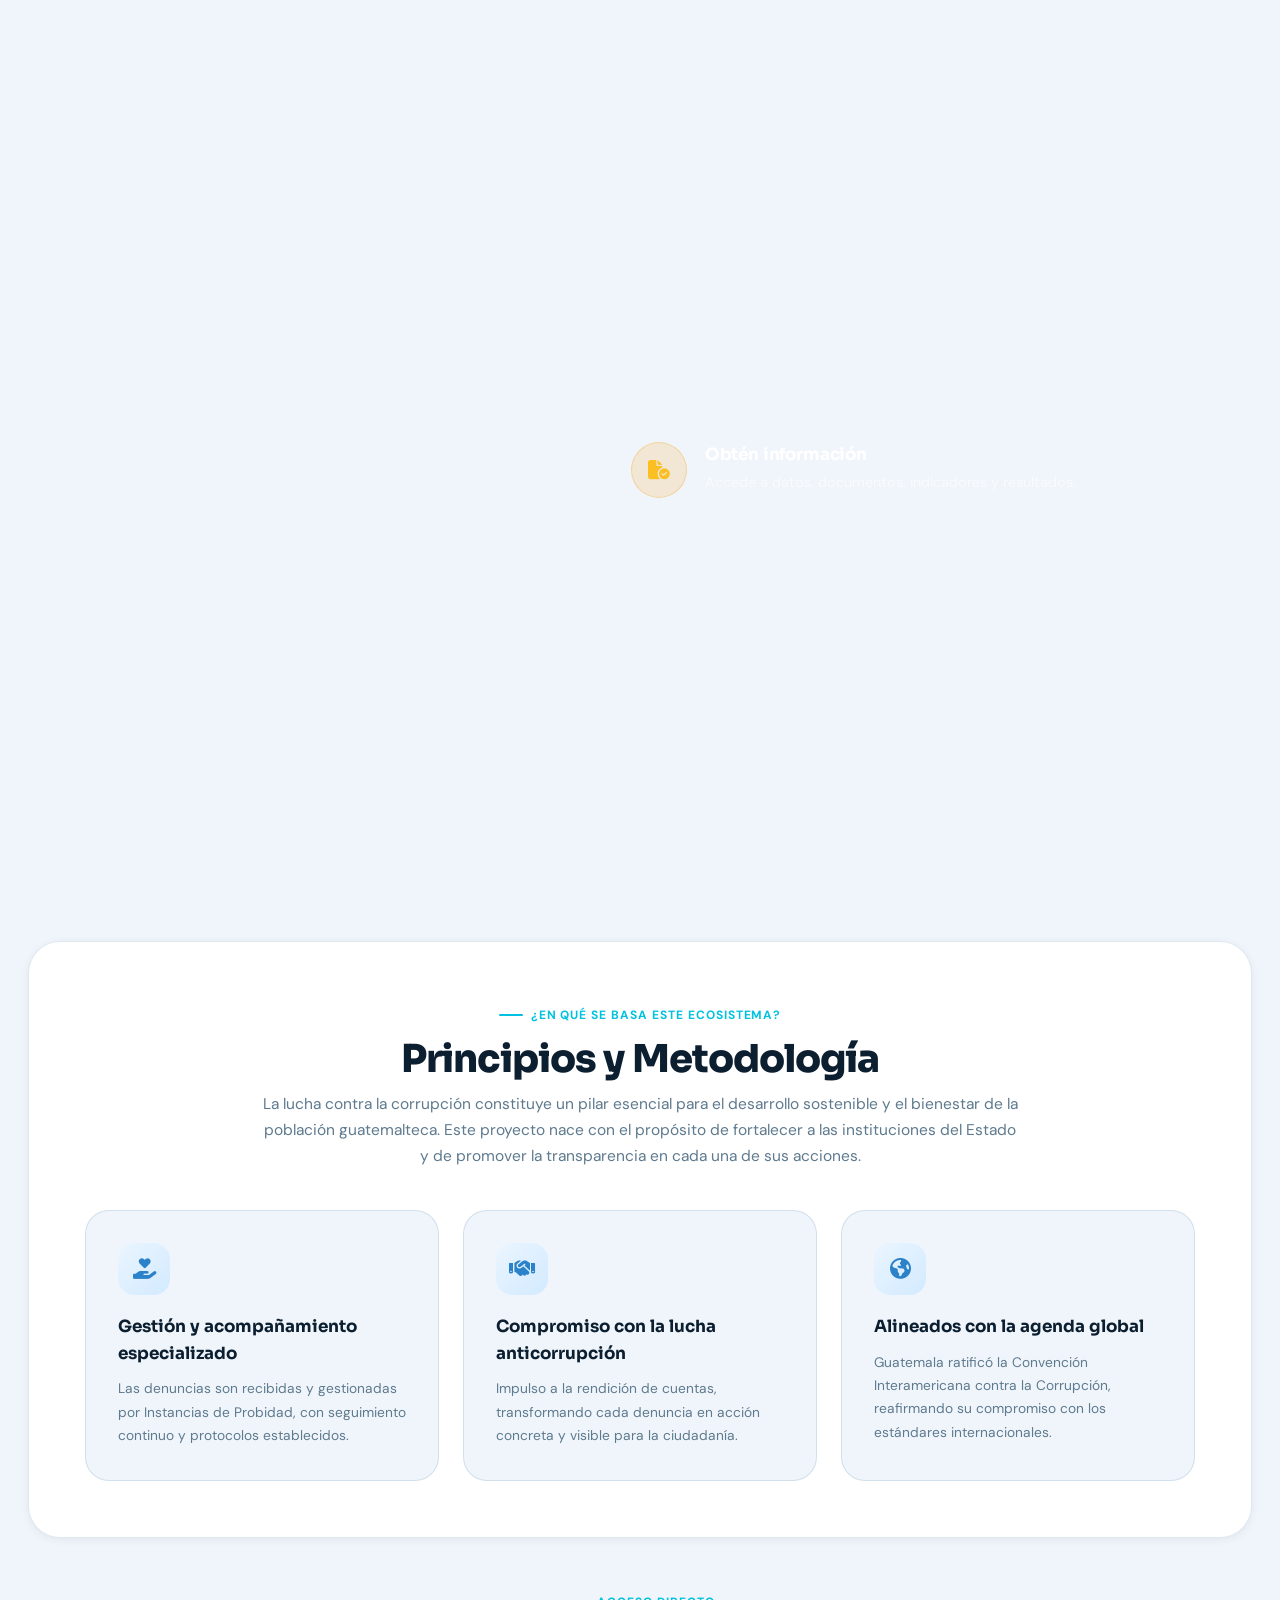
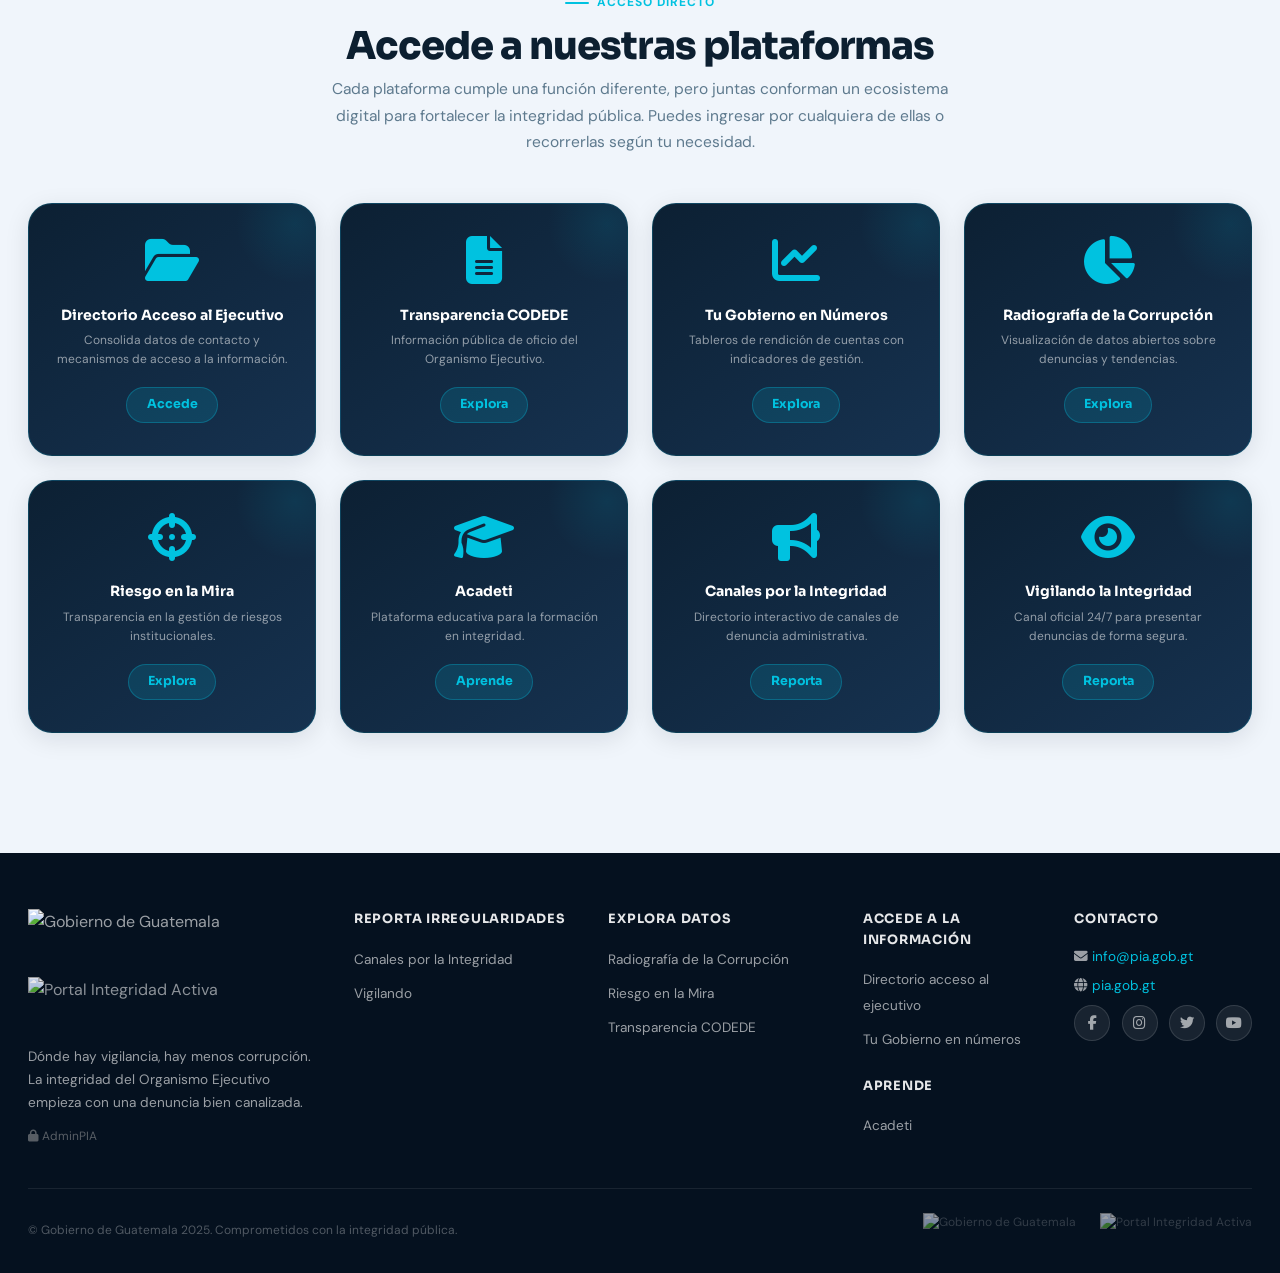
==== commit 83d6e4d6: "Fix admin link path in footer" ====
--- a/index.html
+++ b/index.html
@@ -1904,7 +1904,7 @@
                 <p>Dónde hay vigilancia, hay menos corrupción. La integridad del Organismo Ejecutivo empieza con una denuncia bien canalizada.</p>
                 <!-- Enlace Admin discreto justo debajo del párrafo -->
                 <div class="footer-admin" style="margin-top:0.5rem;">
-                    <a href="administración/" style="font-size:0.75rem; opacity:0.5; color:#aaa; text-decoration:none; transition: opacity 0.2s;">
+                    <a href="admin/" style="font-size:0.75rem; opacity:0.5; color:#aaa; text-decoration:none; transition: opacity 0.2s;">
                         <i class="fas fa-lock"></i> AdminPIA
                     </a>
                 </div>
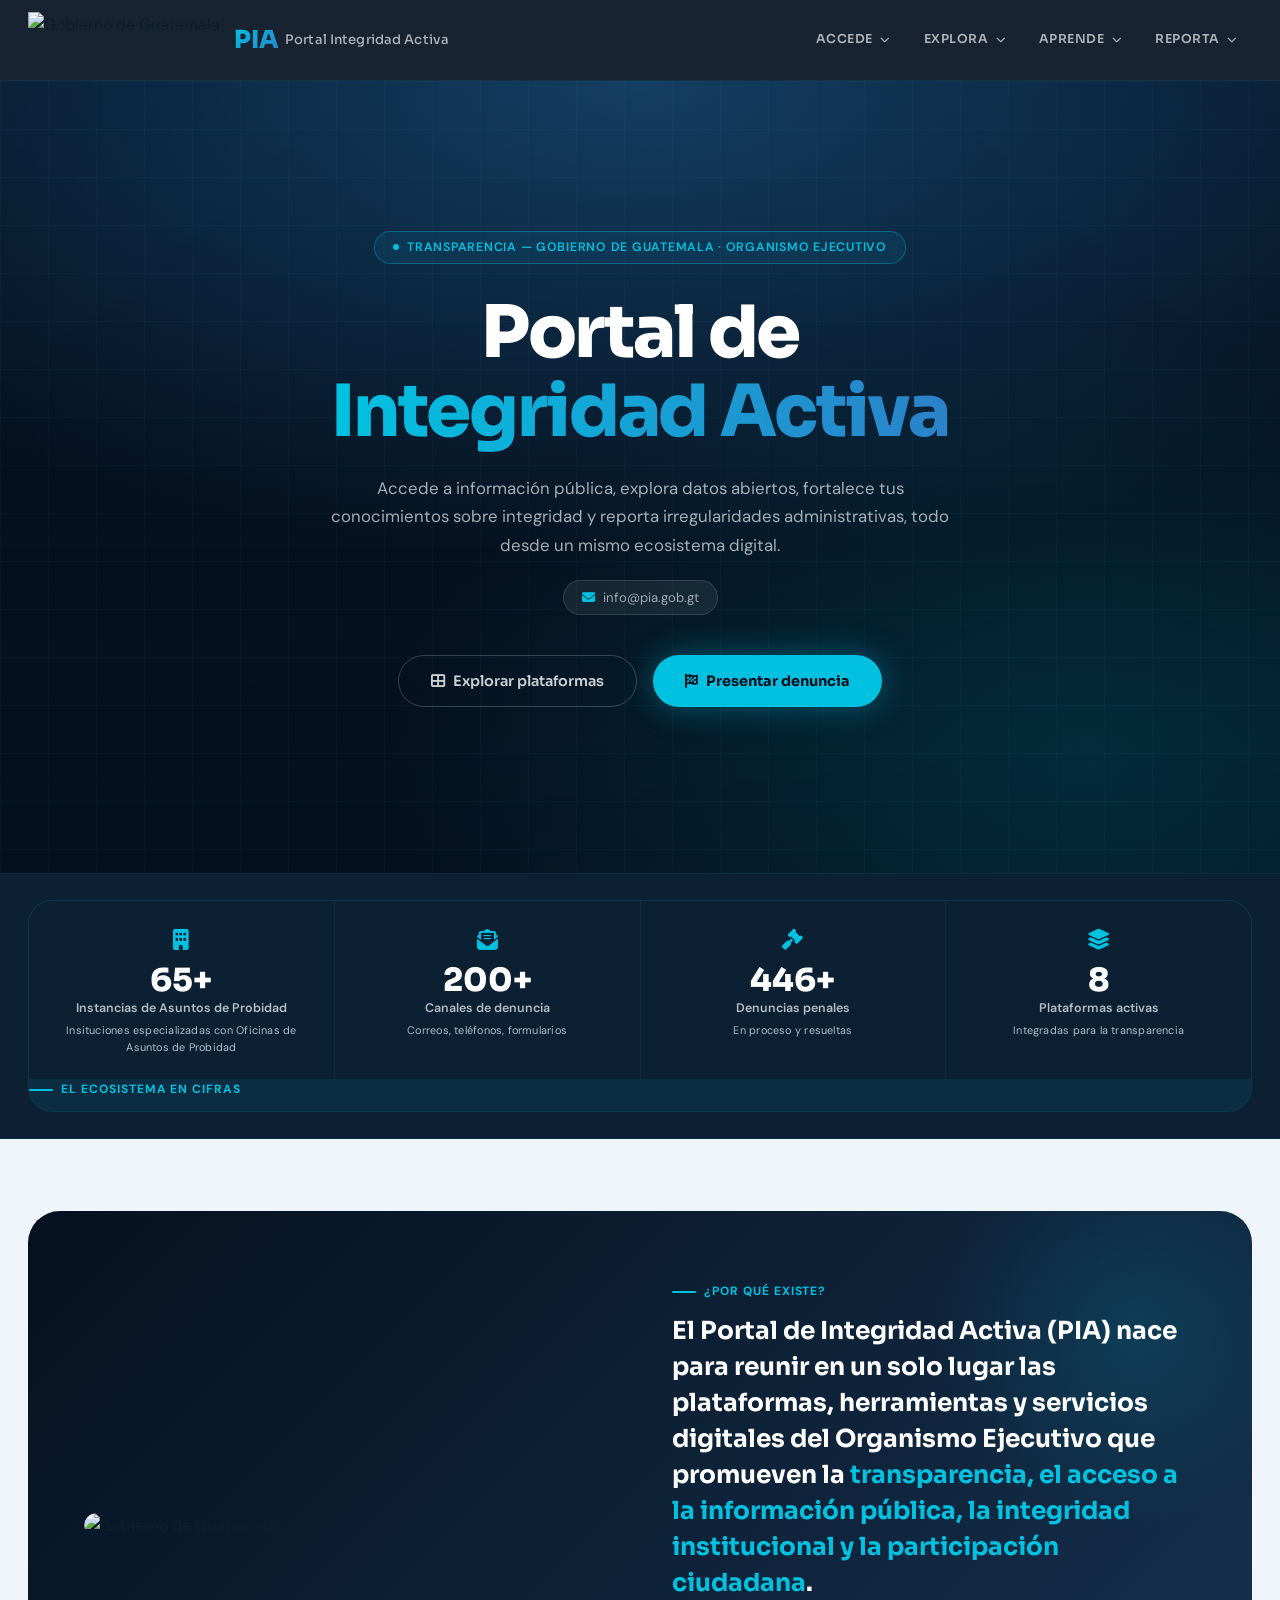
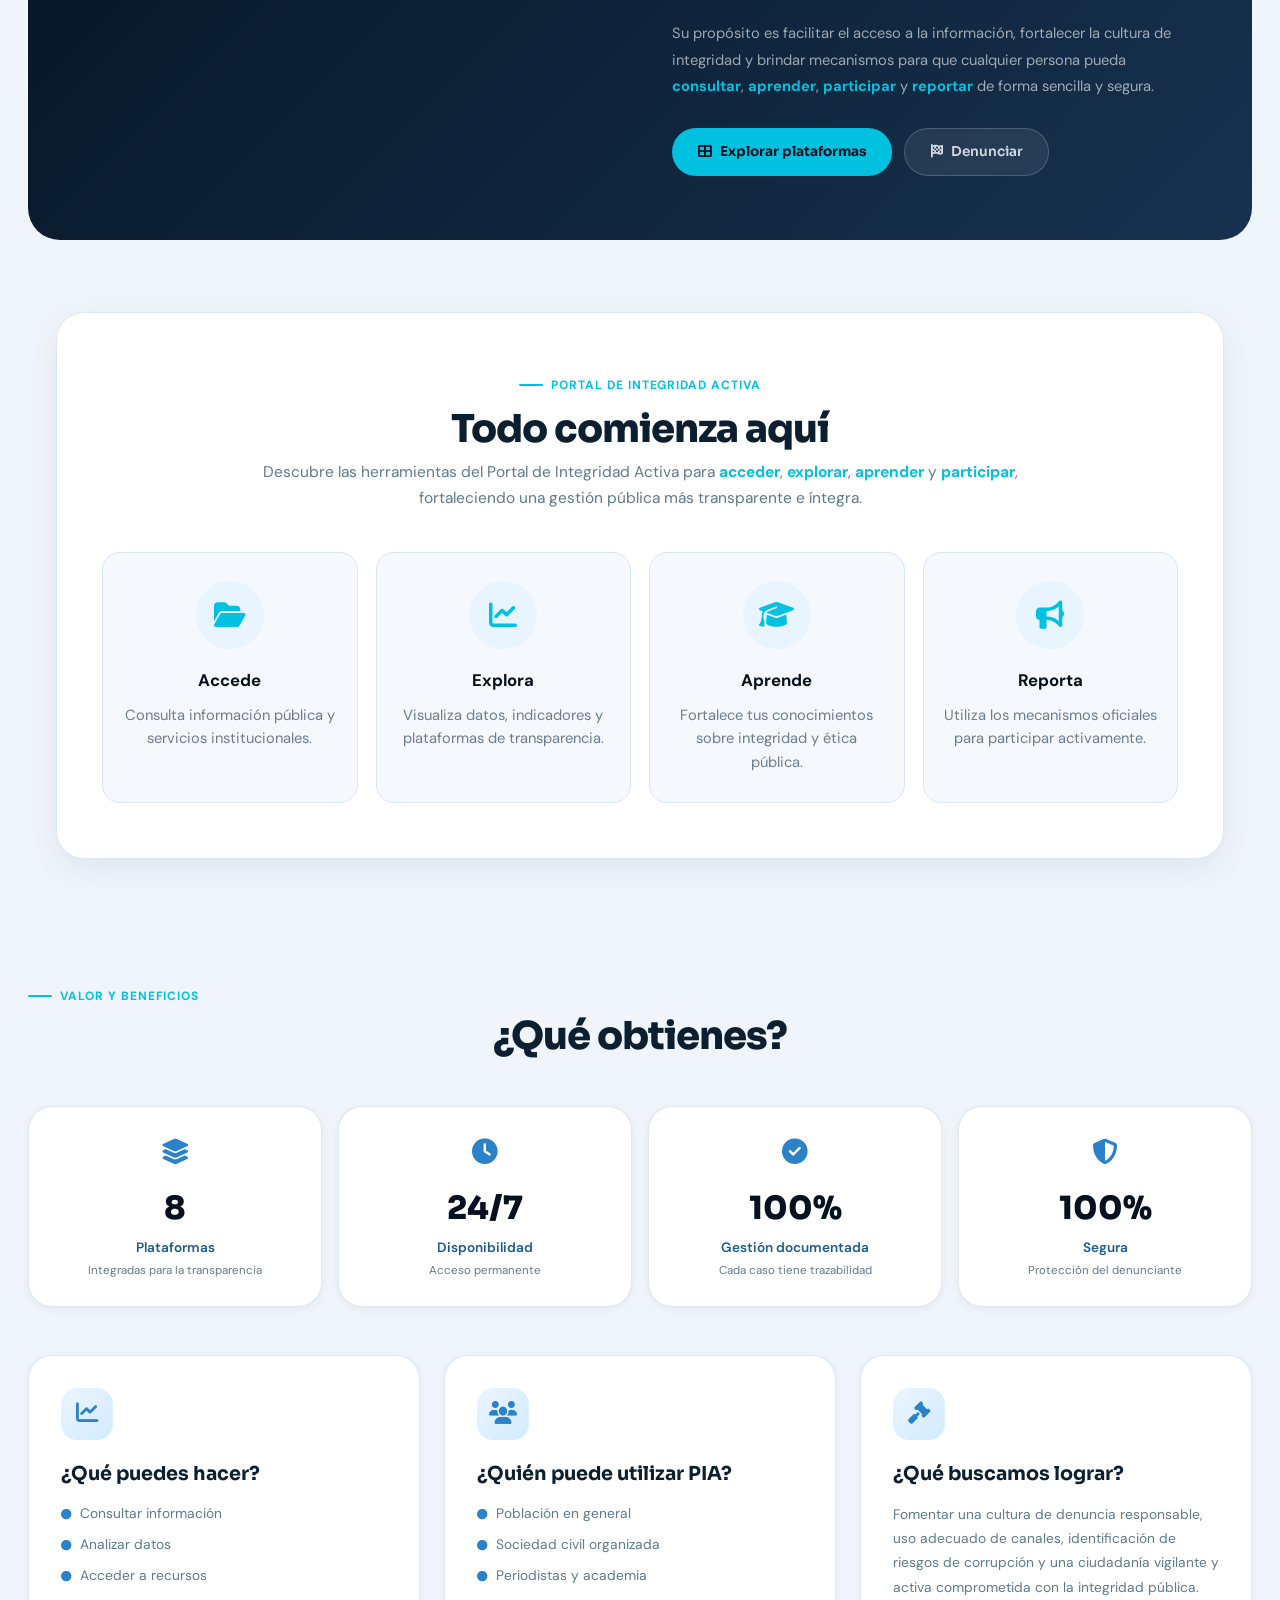
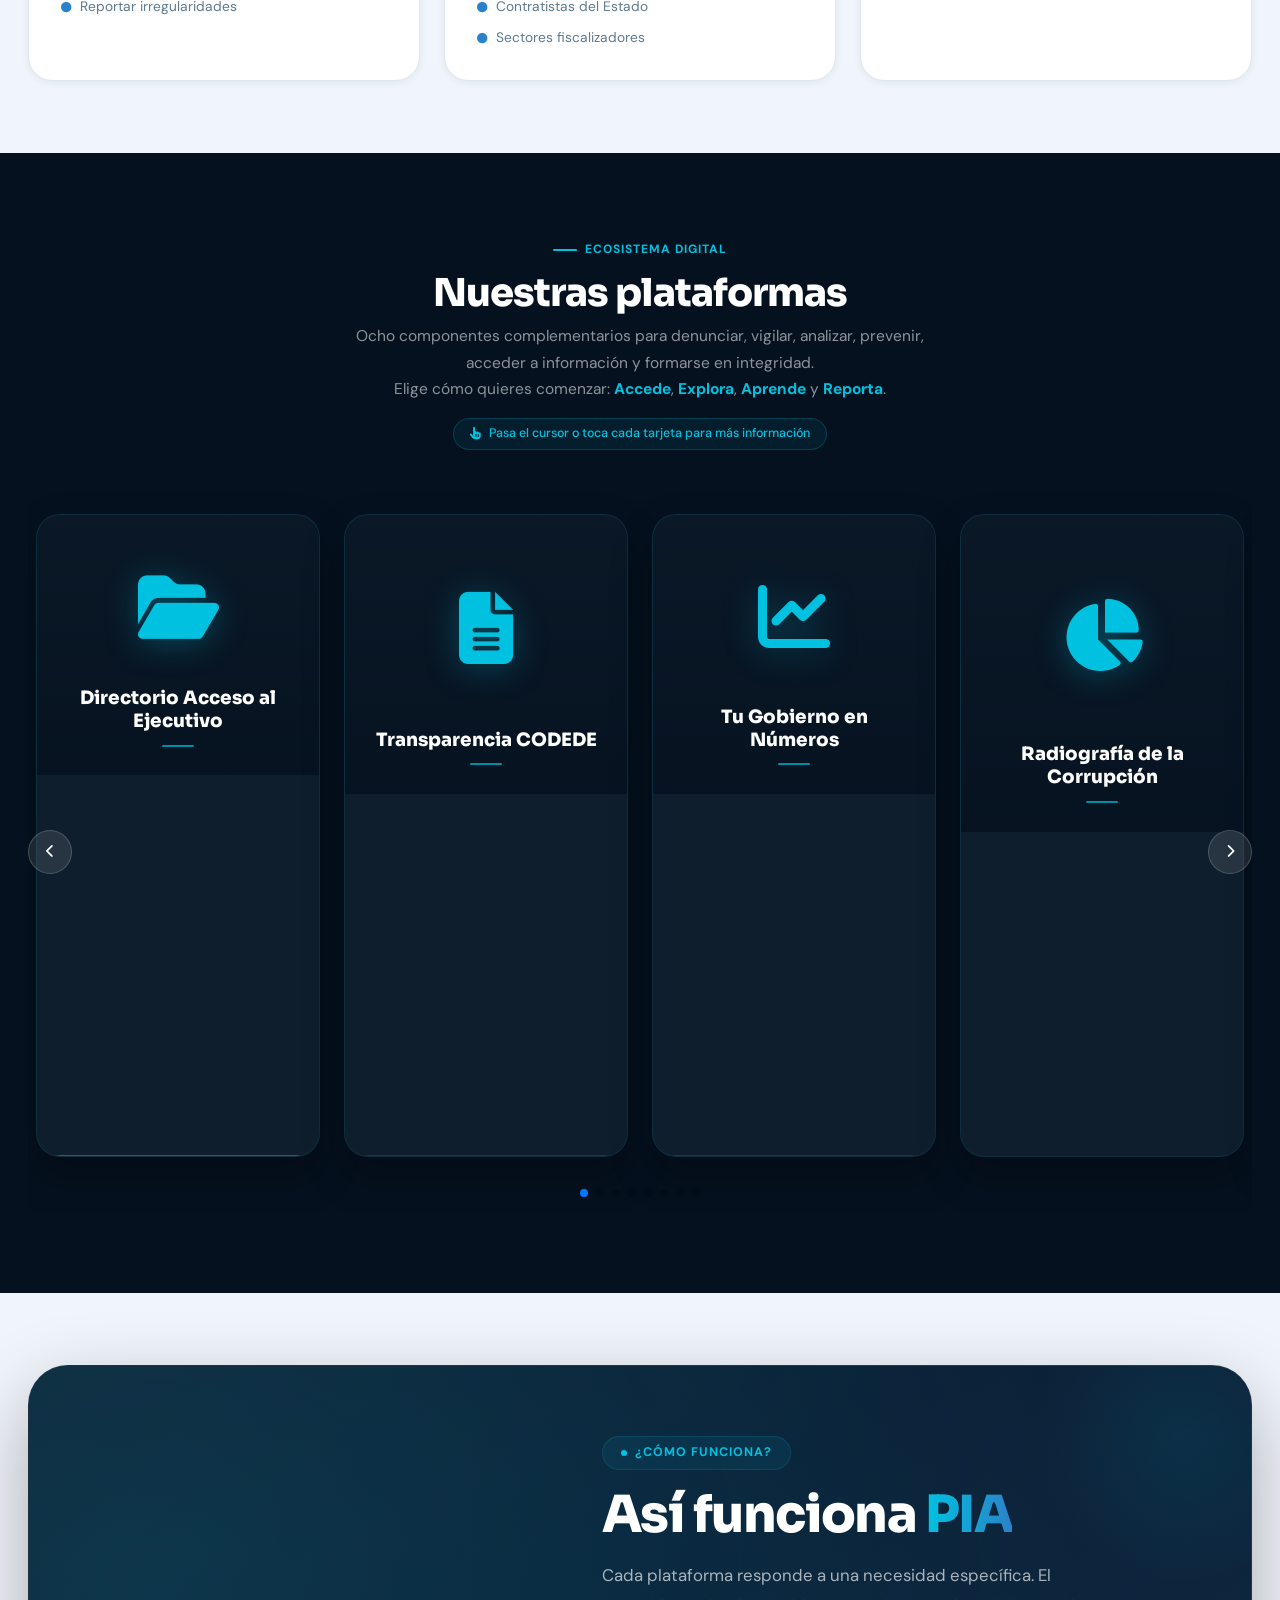
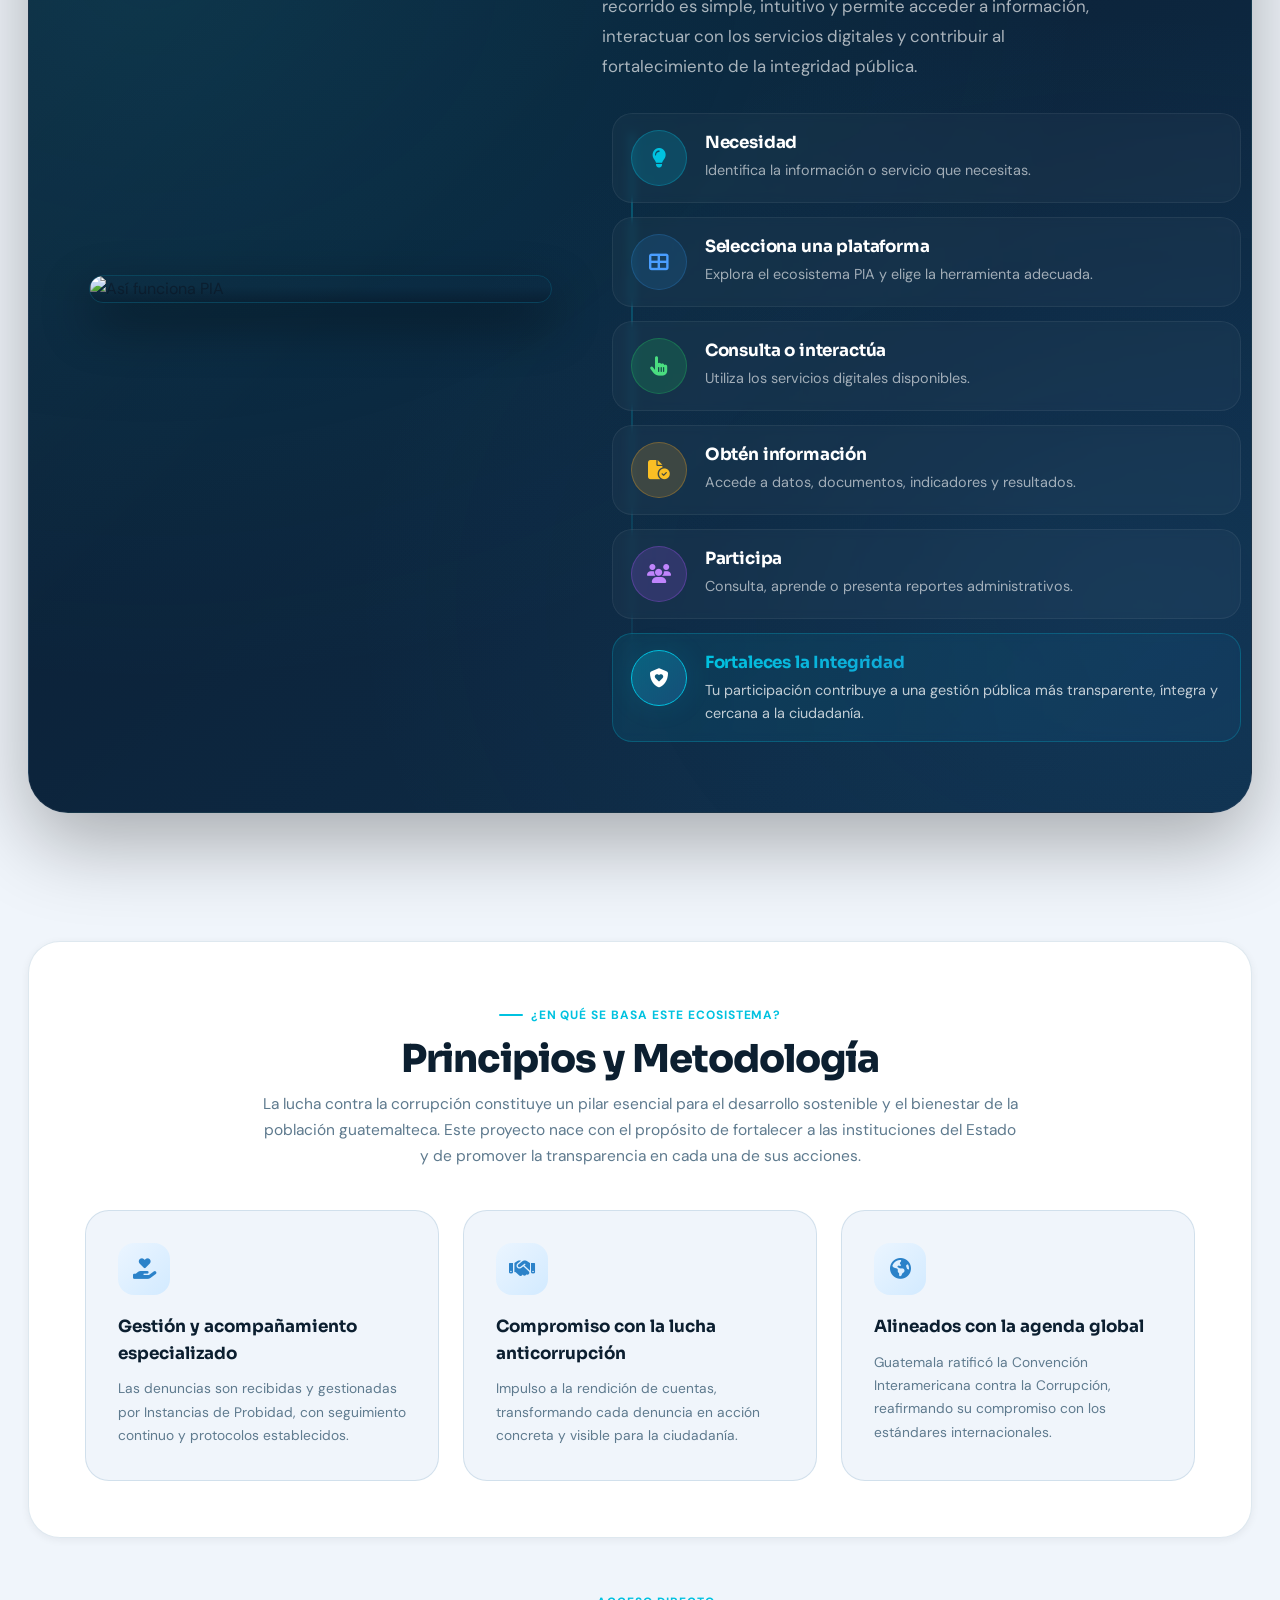
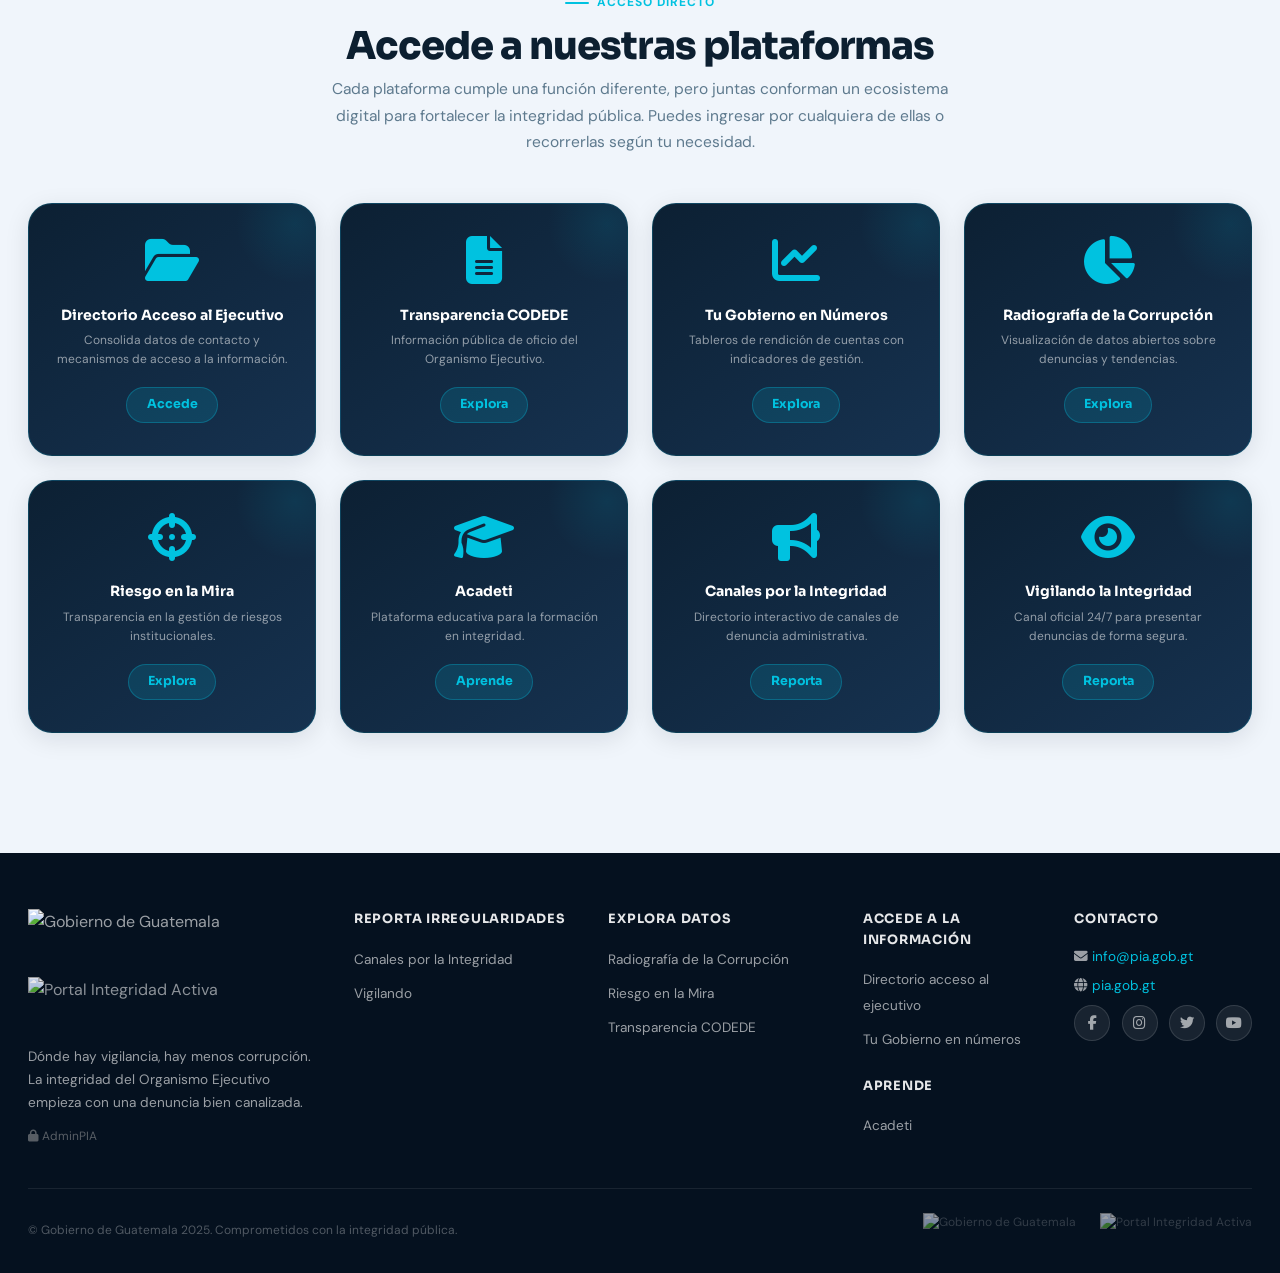
==== commit a40cb435: "Update admin link to use absolute URL" ====
--- a/index.html
+++ b/index.html
@@ -1904,7 +1904,7 @@
                 <p>Dónde hay vigilancia, hay menos corrupción. La integridad del Organismo Ejecutivo empieza con una denuncia bien canalizada.</p>
                 <!-- Enlace Admin discreto justo debajo del párrafo -->
                 <div class="footer-admin" style="margin-top:0.5rem;">
-                    <a href="admin/" style="font-size:0.75rem; opacity:0.5; color:#aaa; text-decoration:none; transition: opacity 0.2s;">
+                    <a href="/admin/" style="font-size:0.75rem; opacity:0.5; color:#aaa; text-decoration:none; transition: opacity 0.2s;">
                         <i class="fas fa-lock"></i> AdminPIA
                     </a>
                 </div>
